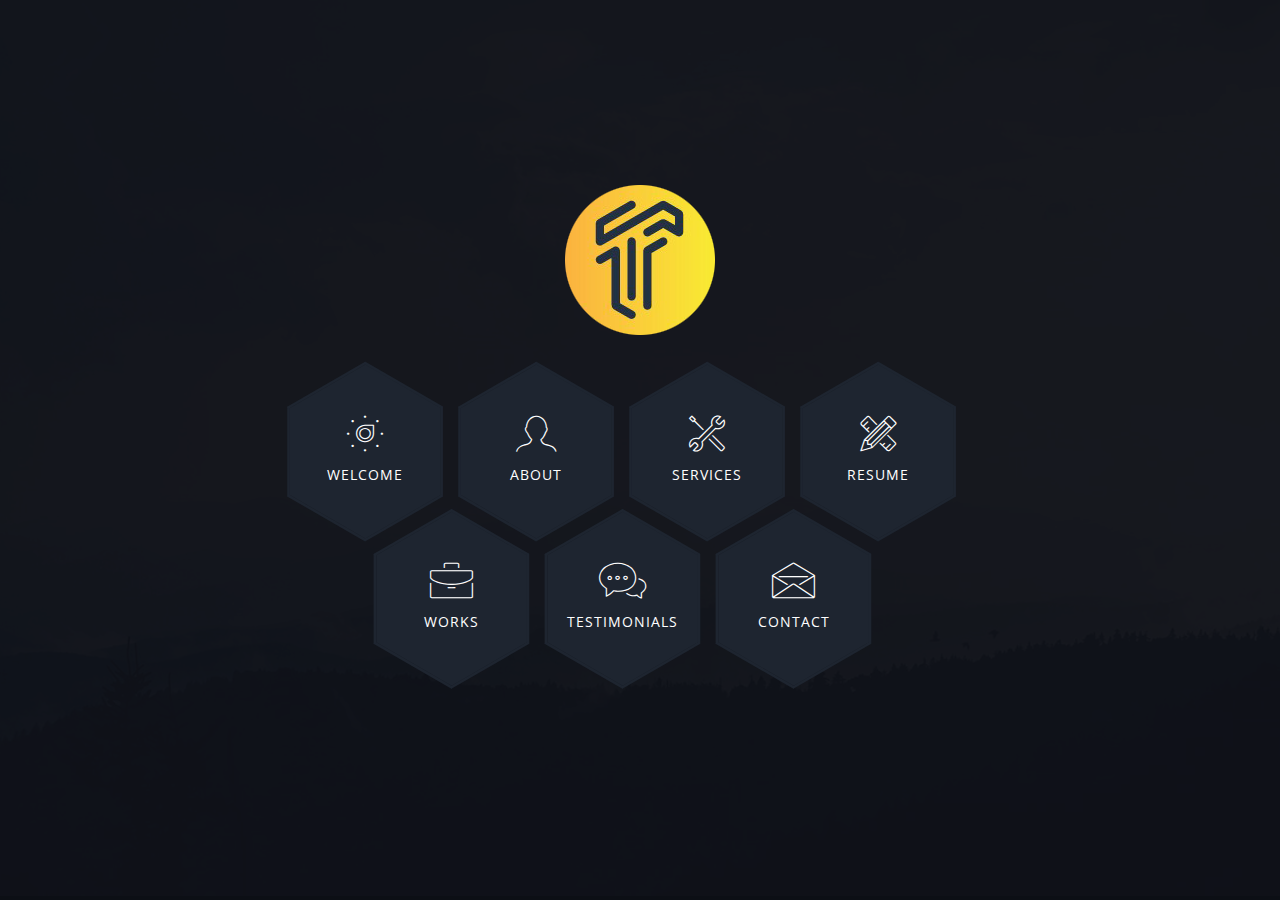
==== index.html @ 77c4aa9f "Update" ====
<!DOCTYPE html>
<html class="no-js" lang="">
    <head>
        <!-- meta charset -->
        <meta charset="utf-8">
        <!-- site title -->
        <title>NguyenThienHa | Portfolio</title>
        <!-- meta description -->
        <meta name="description" content="">
        <!-- mobile viwport meta -->
        <meta name="viewport" content="width=device-width, initial-scale=1">
        <!-- fevicon -->
        <link rel="shortcut icon" type="image/x-icon" href="favicon.ico">
        
        <!-- ================================
        CSS Files
        ================================= -->
        <link href="https://fonts.googleapis.com/css?family=Libre+Baskerville:400,400i|Open+Sans:400,600,700,800" rel="stylesheet">
        <link href="https://fonts.googleapis.com/css?family=Poppins:300,400,500,600,700" rel="stylesheet">
        <link href="https://fonts.googleapis.com/css?family=Abril+Fatface&display=swap" rel="stylesheet">
        <link rel="stylesheet" href="https://stackpath.bootstrapcdn.com/font-awesome/4.7.0/css/font-awesome.min.css">
        <link rel="stylesheet" href="css/themefisher-fonts.min.css">
        <link rel="stylesheet" href="css/owl.carousel.min.css">
        <link rel="stylesheet" href="css/bootstrap.min.css">
        <link rel="stylesheet" href="css/main.css">
        <link rel="stylesheet" href="css/dark.css">
        <link id="color-changer" rel="stylesheet" href="css/colors/red.css">
    </head>

    <body class="dark">

        <div class="preloader">
            <div class="loading-mask"></div>
            <div class="loading-mask"></div>
            <div class="loading-mask"></div>
            <div class="loading-mask"></div>
            <div class="loading-mask"></div>
        </div>
        
            <div class="pt-table">
                <div class="pt-tablecell page-home relative" style="background-image: url('img/banner.jpg');">
                    <div class="overlay"></div>
                    <div class="container">
                        <div class="row">
                            <div class="col-xs-12 col-md-offset-1 col-md-10 col-lg-offset-2 col-lg-8">
                                <center>
                                    <img src="./img/Logo/Untitled-1.png" alt="">
                                </center>
                                <br>
                                <div class="hexagon-menu clear">
                                    <div class="hexagon-item">
                                        <!-- <div class="hex-item">
                                            <div></div>
                                            <div></div>
                                            <div></div>
                                        </div>-->
                                        <div class="hex-item">
                                            <div></div>
                                            <div></div>
                                            <div></div>
                                        </div> 
                                        <a href="welcome.html" class="hex-content">
                                            <span class="hex-content-inner">
                                                <span class="icon">
                                                    <i class="tf-dial"></i>
                                                </span>
                                                <span class="title">Welcome</span>
                                            </span>
                                            <svg viewbox="0 0 173.20508075688772 200" height="200" width="174" version="1.1" xmlns="http://www.w3.org/2000/svg"><path d="M86.60254037844386 0L173.20508075688772 50L173.20508075688772 150L86.60254037844386 200L0 150L0 50Z" fill="#1e2530"></path></svg>
                                        </a>
                                    </div>
                                    <div class="hexagon-item">
                                        <!-- <div class="hex-item">
                                            <div></div>
                                            <div></div>
                                            <div></div>
                                        </div>-->
                                        <div class="hex-item">
                                            <div></div>
                                            <div></div>
                                            <div></div>
                                        </div> 
                                        <a href="about.html" class="hex-content">
                                            <span class="hex-content-inner">
                                                <span class="icon">
                                                    <i class="tf-profile-male"></i>
                                                </span>
                                                <span class="title">About</span>
                                            </span>
                                            <svg viewbox="0 0 173.20508075688772 200" height="200" width="174" version="1.1" xmlns="http://www.w3.org/2000/svg"><path d="M86.60254037844386 0L173.20508075688772 50L173.20508075688772 150L86.60254037844386 200L0 150L0 50Z" fill="#1e2530"></path></svg>
                                        </a>
                                    </div>
                                    <div class="hexagon-item">
                                        <!-- <div class="hex-item">
                                            <div></div>
                                            <div></div>
                                            <div></div>
                                        </div>-->
                                        <div class="hex-item">
                                            <div></div>
                                            <div></div>
                                            <div></div>
                                        </div> 
                                        <a href="services.html" class="hex-content">
                                            <span class="hex-content-inner">
                                                <span class="icon">
                                                    <i class="tf-tools-2"></i>
                                                </span>
                                                <span class="title">Services</span>
                                            </span>
                                            <svg viewbox="0 0 173.20508075688772 200" height="200" width="174" version="1.1" xmlns="http://www.w3.org/2000/svg"><path d="M86.60254037844386 0L173.20508075688772 50L173.20508075688772 150L86.60254037844386 200L0 150L0 50Z" fill="#1e2530"></path></svg>
                                        </a>    
                                    </div>
                                    <div class="hexagon-item">
                                        <!-- <div class="hex-item">
                                            <div></div>
                                            <div></div>
                                            <div></div>
                                        </div>-->
                                        <div class="hex-item">
                                            <div></div>
                                            <div></div>
                                            <div></div>
                                        </div> 
                                        <a href="resume.html" class="hex-content">
                                            <span class="hex-content-inner">
                                                <span class="icon">
                                                    <i class="tf-tools"></i>
                                                </span>
                                                <span class="title">Resume</span>
                                            </span>
                                            <svg viewbox="0 0 173.20508075688772 200" height="200" width="174" version="1.1" xmlns="http://www.w3.org/2000/svg"><path d="M86.60254037844386 0L173.20508075688772 50L173.20508075688772 150L86.60254037844386 200L0 150L0 50Z" fill="#1e2530"></path></svg>
                                        </a>
                                    </div>
                                    <div class="hexagon-item">
                                        <!-- <div class="hex-item">
                                            <div></div>
                                            <div></div>
                                            <div></div>
                                        </div>-->
                                        <div class="hex-item">
                                            <div></div>
                                            <div></div>
                                            <div></div>
                                        </div> 
                                        <a href="works.html" class="hex-content">
                                            <span class="hex-content-inner">
                                                <span class="icon">
                                                    <i class="tf-briefcase2"></i>
                                                </span>
                                                <span class="title">Works</span>
                                            </span>
                                            <svg viewbox="0 0 173.20508075688772 200" height="200" width="174" version="1.1" xmlns="http://www.w3.org/2000/svg"><path d="M86.60254037844386 0L173.20508075688772 50L173.20508075688772 150L86.60254037844386 200L0 150L0 50Z" fill="#1e2530"></path></svg>
                                        </a>
                                    </div>
                                    <div class="hexagon-item">
                                        <!-- <div class="hex-item">
                                            <div></div>
                                            <div></div>
                                            <div></div>
                                        </div>-->
                                        <div class="hex-item">
                                            <div></div>
                                            <div></div>
                                            <div></div>
                                        </div> 
                                        <a href="testimonials.html" class="hex-content">
                                            <span class="hex-content-inner">
                                                <span class="icon">
                                                    <i class="tf-chat"></i>
                                                </span>
                                                <span class="title">Testimonials</span>
                                            </span>
                                            <svg viewbox="0 0 173.20508075688772 200" height="200" width="174" version="1.1" xmlns="http://www.w3.org/2000/svg"><path d="M86.60254037844386 0L173.20508075688772 50L173.20508075688772 150L86.60254037844386 200L0 150L0 50Z" fill="#1e2530"></path></svg>
                                        </a>
                                    </div>
                                    <div class="hexagon-item">
                                        <!-- <div class="hex-item">
                                            <div></div>
                                            <div></div>
                                            <div></div>
                                        </div>-->
                                        <div class="hex-item">
                                            <div></div>
                                            <div></div>
                                            <div></div>
                                        </div> 
                                        <a href="contact.html" class="hex-content">
                                            <span class="hex-content-inner">
                                                <span class="icon">
                                                    <i class="tf-envelope2"></i>
                                                </span>
                                                <span class="title">Contact</span>
                                            </span>
                                            <svg viewbox="0 0 173.20508075688772 200" height="200" width="174" version="1.1" xmlns="http://www.w3.org/2000/svg"><path d="M86.60254037844386 0L173.20508075688772 50L173.20508075688772 150L86.60254037844386 200L0 150L0 50Z" fill="#1e2530"></path></svg>
                                        </a>
                                    </div>
                                </div> <!-- /.hexagon-menu -->

                            </div> <!-- /.col-xs-12 -->

                        </div> <!-- /.row -->
                    </div> <!-- /.container -->

                </div> <!-- /.pt-tablecell -->
            </div> <!-- /.pt-table -->
        
        <!-- ================================
        JavaScript Libraries
        ================================= -->
        <script src="js/vendor/jquery-2.2.4.min.js"></script>
        <script src="js/vendor/bootstrap.min.js"></script>
        <script src="js/jquery.easing.min.js"></script>
        <script src="js/isotope.pkgd.min.js"></script>
        <script src="js/jquery.nicescroll.min.js"></script>
        <script src="js/owl.carousel.min.js"></script>
        <script src="js/jquery-validation.min.js"></script>
        <script src="js/form.min.js"></script>
        <script src="js/main.js"></script>
    </body>
</html>
---- css/themefisher-fonts.min.css ----
@font-face {
  font-family: 'themefisher-font';
  src:  url('../fonts/themefisher-font.eot?ug5hnh');
  src:  url('../fonts/themefisher-font.eot?ug5hnh#iefix') format('embedded-opentype'),
    url('../fonts/themefisher-font.ttf?ug5hnh') format('truetype'),
    url('../fonts/themefisher-font.woff?ug5hnh') format('woff'),
    url('../fonts/themefisher-font.svg?ug5hnh#themefisher-font') format('svg');
  font-weight: normal;
  font-style: normal;
}

[class^="tf-"], [class*=" tf-"] {
  /* use !important to prevent issues with browser extensions that change fonts */
  font-family: 'themefisher-font' !important;
  speak: none;
  font-style: normal;
  font-weight: normal;
  font-variant: normal;
  text-transform: none;
  line-height: 1;

  /* Better Font Rendering =========== */
  -webkit-font-smoothing: antialiased;
  -moz-osx-font-smoothing: grayscale;
}

.tf-ion-alert-circled:before {
  content: "\f100";
}
.tf-ion-alert:before {
  content: "\f101";
}
.tf-ion-android-add-circle:before {
  content: "\f359";
}
.tf-ion-android-add:before {
  content: "\f2c7";
}
.tf-ion-android-alarm-clock:before {
  content: "\f35a";
}
.tf-ion-android-alert:before {
  content: "\f35b";
}
.tf-ion-android-apps:before {
  content: "\f35c";
}
.tf-ion-android-archive:before {
  content: "\f2c9";
}
.tf-ion-android-arrow-back:before {
  content: "\f2ca";
}
.tf-ion-android-arrow-down:before {
  content: "\f35d";
}
.tf-ion-android-arrow-dropdown-circle:before {
  content: "\f35e";
}
.tf-ion-android-arrow-dropdown:before {
  content: "\f35f";
}
.tf-ion-android-arrow-dropleft-circle:before {
  content: "\f360";
}
.tf-ion-android-arrow-dropleft:before {
  content: "\f361";
}
.tf-ion-android-arrow-dropright-circle:before {
  content: "\f362";
}
.tf-ion-android-arrow-dropright:before {
  content: "\f363";
}
.tf-ion-android-arrow-dropup-circle:before {
  content: "\f364";
}
.tf-ion-android-arrow-dropup:before {
  content: "\f365";
}
.tf-ion-android-arrow-forward:before {
  content: "\f30f";
}
.tf-ion-android-arrow-up:before {
  content: "\f366";
}
.tf-ion-android-attach:before {
  content: "\f367";
}
.tf-ion-android-bar:before {
  content: "\f368";
}
.tf-ion-android-bicycle:before {
  content: "\f369";
}
.tf-ion-android-boat:before {
  content: "\f36a";
}
.tf-ion-android-bookmark:before {
  content: "\f36b";
}
.tf-ion-android-bulb:before {
  content: "\f36c";
}
.tf-ion-android-bus:before {
  content: "\f36d";
}
.tf-ion-android-calendar:before {
  content: "\f2d1";
}
.tf-ion-android-call:before {
  content: "\f2d2";
}
.tf-ion-android-camera:before {
  content: "\f2d3";
}
.tf-ion-android-cancel:before {
  content: "\f36e";
}
.tf-ion-android-car:before {
  content: "\f36f";
}
.tf-ion-android-cart:before {
  content: "\f370";
}
.tf-ion-android-chat:before {
  content: "\f2d4";
}
.tf-ion-android-checkbox-blank:before {
  content: "\f371";
}
.tf-ion-android-checkbox-outline-blank:before {
  content: "\f372";
}
.tf-ion-android-checkbox-outline:before {
  content: "\f373";
}
.tf-ion-android-checkbox:before {
  content: "\f374";
}
.tf-ion-android-checkmark-circle:before {
  content: "\f375";
}
.tf-ion-android-clipboard:before {
  content: "\f376";
}
.tf-ion-android-close:before {
  content: "\f2d7";
}
.tf-ion-android-cloud-circle:before {
  content: "\f377";
}
.tf-ion-android-cloud-done:before {
  content: "\f378";
}
.tf-ion-android-cloud-outline:before {
  content: "\f379";
}
.tf-ion-android-cloud:before {
  content: "\f37a";
}
.tf-ion-android-color-palette:before {
  content: "\f37b";
}
.tf-ion-android-compass:before {
  content: "\f37c";
}
.tf-ion-android-contact:before {
  content: "\f2d8";
}
.tf-ion-android-contacts:before {
  content: "\f2d9";
}
.tf-ion-android-contract:before {
  content: "\f37d";
}
.tf-ion-android-create:before {
  content: "\f37e";
}
.tf-ion-android-delete:before {
  content: "\f37f";
}
.tf-ion-android-desktop:before {
  content: "\f380";
}
.tf-ion-android-document:before {
  content: "\f381";
}
.tf-ion-android-done-all:before {
  content: "\f382";
}
.tf-ion-android-done:before {
  content: "\f383";
}
.tf-ion-android-download:before {
  content: "\f2dd";
}
.tf-ion-android-drafts:before {
  content: "\f384";
}
.tf-ion-android-exit:before {
  content: "\f385";
}
.tf-ion-android-expand:before {
  content: "\f386";
}
.tf-ion-android-favorite-outline:before {
  content: "\f387";
}
.tf-ion-android-favorite:before {
  content: "\f388";
}
.tf-ion-android-film:before {
  content: "\f389";
}
.tf-ion-android-folder-open:before {
  content: "\f38a";
}
.tf-ion-android-folder:before {
  content: "\f2e0";
}
.tf-ion-android-funnel:before {
  content: "\f38b";
}
.tf-ion-android-globe:before {
  content: "\f38c";
}
.tf-ion-android-hand:before {
  content: "\f2e3";
}
.tf-ion-android-hangout:before {
  content: "\f38d";
}
.tf-ion-android-happy:before {
  content: "\f38e";
}
.tf-ion-android-home:before {
  content: "\f38f";
}
.tf-ion-android-image:before {
  content: "\f2e4";
}
.tf-ion-android-laptop:before {
  content: "\f390";
}
.tf-ion-android-list:before {
  content: "\f391";
}
.tf-ion-android-locate:before {
  content: "\f2e9";
}
.tf-ion-android-lock:before {
  content: "\f392";
}
.tf-ion-android-mail:before {
  content: "\f2eb";
}
.tf-ion-android-map:before {
  content: "\f393";
}
.tf-ion-android-menu:before {
  content: "\f394";
}
.tf-ion-android-microphone-off:before {
  content: "\f395";
}
.tf-ion-android-microphone:before {
  content: "\f2ec";
}
.tf-ion-android-more-horizontal:before {
  content: "\f396";
}
.tf-ion-android-more-vertical:before {
  content: "\f397";
}
.tf-ion-android-navigate:before {
  content: "\f398";
}
.tf-ion-android-notifications-none:before {
  content: "\f399";
}
.tf-ion-android-notifications-off:before {
  content: "\f39a";
}
.tf-ion-android-notifications:before {
  content: "\f39b";
}
.tf-ion-android-open:before {
  content: "\f39c";
}
.tf-ion-android-options:before {
  content: "\f39d";
}
.tf-ion-android-people:before {
  content: "\f39e";
}
.tf-ion-android-person-add:before {
  content: "\f39f";
}
.tf-ion-android-person:before {
  content: "\f3a0";
}
.tf-ion-android-phone-landscape:before {
  content: "\f3a1";
}
.tf-ion-android-phone-portrait:before {
  content: "\f3a2";
}
.tf-ion-android-pin:before {
  content: "\f3a3";
}
.tf-ion-android-plane:before {
  content: "\f3a4";
}
.tf-ion-android-playstore:before {
  content: "\f2f0";
}
.tf-ion-android-print:before {
  content: "\f3a5";
}
.tf-ion-android-radio-button-off:before {
  content: "\f3a6";
}
.tf-ion-android-radio-button-on:before {
  content: "\f3a7";
}
.tf-ion-android-refresh:before {
  content: "\f3a8";
}
.tf-ion-android-remove-circle:before {
  content: "\f3a9";
}
.tf-ion-android-remove:before {
  content: "\f2f4";
}
.tf-ion-android-restaurant:before {
  content: "\f3aa";
}
.tf-ion-android-sad:before {
  content: "\f3ab";
}
.tf-ion-android-search:before {
  content: "\f2f5";
}
.tf-ion-android-send:before {
  content: "\f2f6";
}
.tf-ion-android-settings:before {
  content: "\f2f7";
}
.tf-ion-android-share-alt:before {
  content: "\f3ac";
}
.tf-ion-android-share:before {
  content: "\f2f8";
}
.tf-ion-android-star-half:before {
  content: "\f3ad";
}
.tf-ion-android-star-outline:before {
  content: "\f3ae";
}
.tf-ion-android-star:before {
  content: "\f2fc";
}
.tf-ion-android-stopwatch:before {
  content: "\f2fd";
}
.tf-ion-android-subway:before {
  content: "\f3af";
}
.tf-ion-android-sunny:before {
  content: "\f3b0";
}
.tf-ion-android-sync:before {
  content: "\f3b1";
}
.tf-ion-android-textsms:before {
  content: "\f3b2";
}
.tf-ion-android-time:before {
  content: "\f3b3";
}
.tf-ion-android-train:before {
  content: "\f3b4";
}
.tf-ion-android-unlock:before {
  content: "\f3b5";
}
.tf-ion-android-upload:before {
  content: "\f3b6";
}
.tf-ion-android-volume-down:before {
  content: "\f3b7";
}
.tf-ion-android-volume-mute:before {
  content: "\f3b8";
}
.tf-ion-android-volume-off:before {
  content: "\f3b9";
}
.tf-ion-android-volume-up:before {
  content: "\f3ba";
}
.tf-ion-android-walk:before {
  content: "\f3bb";
}
.tf-ion-android-warning:before {
  content: "\f3bc";
}
.tf-ion-android-watch:before {
  content: "\f3bd";
}
.tf-ion-android-wifi:before {
  content: "\f305";
}
.tf-ion-aperture:before {
  content: "\f313";
}
.tf-ion-archive:before {
  content: "\f102";
}
.tf-ion-arrow-down-a:before {
  content: "\f103";
}
.tf-ion-arrow-down-b:before {
  content: "\f104";
}
.tf-ion-arrow-down-c:before {
  content: "\f105";
}
.tf-ion-arrow-expand:before {
  content: "\f25e";
}
.tf-ion-arrow-graph-down-left:before {
  content: "\f25f";
}
.tf-ion-arrow-graph-down-right:before {
  content: "\f260";
}
.tf-ion-arrow-graph-up-left:before {
  content: "\f261";
}
.tf-ion-arrow-graph-up-right:before {
  content: "\f262";
}
.tf-ion-arrow-left-a:before {
  content: "\f106";
}
.tf-ion-arrow-left-b:before {
  content: "\f107";
}
.tf-ion-arrow-left-c:before {
  content: "\f108";
}
.tf-ion-arrow-move:before {
  content: "\f263";
}
.tf-ion-arrow-resize:before {
  content: "\f264";
}
.tf-ion-arrow-return-left:before {
  content: "\f265";
}
.tf-ion-arrow-return-right:before {
  content: "\f266";
}
.tf-ion-arrow-right-a:before {
  content: "\f109";
}
.tf-ion-arrow-right-b:before {
  content: "\f10a";
}
.tf-ion-arrow-right-c:before {
  content: "\f10b";
}
.tf-ion-arrow-shrink:before {
  content: "\f267";
}
.tf-ion-arrow-swap:before {
  content: "\f268";
}
.tf-ion-arrow-up-a:before {
  content: "\f10c";
}
.tf-ion-arrow-up-b:before {
  content: "\f10d";
}
.tf-ion-arrow-up-c:before {
  content: "\f10e";
}
.tf-ion-asterisk:before {
  content: "\f314";
}
.tf-ion-at:before {
  content: "\f10f";
}
.tf-ion-backspace-outline:before {
  content: "\f3be";
}
.tf-ion-backspace:before {
  content: "\f3bf";
}
.tf-ion-bag:before {
  content: "\f110";
}
.tf-ion-battery-charging:before {
  content: "\f111";
}
.tf-ion-battery-empty:before {
  content: "\f112";
}
.tf-ion-battery-full:before {
  content: "\f113";
}
.tf-ion-battery-half:before {
  content: "\f114";
}
.tf-ion-battery-low:before {
  content: "\f115";
}
.tf-ion-beaker:before {
  content: "\f269";
}
.tf-ion-beer:before {
  content: "\f26a";
}
.tf-ion-bluetooth:before {
  content: "\f116";
}
.tf-ion-bonfire:before {
  content: "\f315";
}
.tf-ion-bookmark:before {
  content: "\f26b";
}
.tf-ion-bowtie:before {
  content: "\f3c0";
}
.tf-ion-briefcase:before {
  content: "\f26c";
}
.tf-ion-bug:before {
  content: "\f2be";
}
.tf-ion-calculator:before {
  content: "\f26d";
}
.tf-ion-calendar:before {
  content: "\f117";
}
.tf-ion-camera:before {
  content: "\f118";
}
.tf-ion-card:before {
  content: "\f119";
}
.tf-ion-cash:before {
  content: "\f316";
}
.tf-ion-chatbox-working:before {
  content: "\f11a";
}
.tf-ion-chatbox:before {
  content: "\f11b";
}
.tf-ion-chatboxes:before {
  content: "\f11c";
}
.tf-ion-chatbubble-working:before {
  content: "\f11d";
}
.tf-ion-chatbubble:before {
  content: "\f11e";
}
.tf-ion-chatbubbles:before {
  content: "\f11f";
}
.tf-ion-checkmark-circled:before {
  content: "\f120";
}
.tf-ion-checkmark-round:before {
  content: "\f121";
}
.tf-ion-checkmark:before {
  content: "\f122";
}
.tf-ion-chevron-down:before {
  content: "\f123";
}
.tf-ion-chevron-left:before {
  content: "\f124";
}
.tf-ion-chevron-right:before {
  content: "\f125";
}
.tf-ion-chevron-up:before {
  content: "\f126";
}
.tf-ion-clipboard:before {
  content: "\f127";
}
.tf-ion-clock:before {
  content: "\f26e";
}
.tf-ion-close-circled:before {
  content: "\f128";
}
.tf-ion-close-round:before {
  content: "\f129";
}
.tf-ion-close:before {
  content: "\f12a";
}
.tf-ion-closed-captioning:before {
  content: "\f317";
}
.tf-ion-cloud:before {
  content: "\f12b";
}
.tf-ion-code-download:before {
  content: "\f26f";
}
.tf-ion-code-working:before {
  content: "\f270";
}
.tf-ion-code:before {
  content: "\f271";
}
.tf-ion-coffee:before {
  content: "\f272";
}
.tf-ion-compass:before {
  content: "\f273";
}
.tf-ion-compose:before {
  content: "\f12c";
}
.tf-ion-connection-bars:before {
  content: "\f274";
}
.tf-ion-contrast:before {
  content: "\f275";
}
.tf-ion-crop:before {
  content: "\f3c1";
}
.tf-ion-cube:before {
  content: "\f318";
}
.tf-ion-disc:before {
  content: "\f12d";
}
.tf-ion-document-text:before {
  content: "\f12e";
}
.tf-ion-document:before {
  content: "\f12f";
}
.tf-ion-drag:before {
  content: "\f130";
}
.tf-ion-earth:before {
  content: "\f276";
}
.tf-ion-easel:before {
  content: "\f3c2";
}
.tf-ion-edit:before {
  content: "\f2bf";
}
.tf-ion-egg:before {
  content: "\f277";
}
.tf-ion-eject:before {
  content: "\f131";
}
.tf-ion-email-unread:before {
  content: "\f3c3";
}
.tf-ion-email:before {
  content: "\f132";
}
.tf-ion-erlenmeyer-flask-bubbles:before {
  content: "\f3c4";
}
.tf-ion-erlenmeyer-flask:before {
  content: "\f3c5";
}
.tf-ion-eye-disabled:before {
  content: "\f306";
}
.tf-ion-eye:before {
  content: "\f133";
}
.tf-ion-female:before {
  content: "\f278";
}
.tf-ion-filing:before {
  content: "\f134";
}
.tf-ion-film-marker:before {
  content: "\f135";
}
.tf-ion-fireball:before {
  content: "\f319";
}
.tf-ion-flag:before {
  content: "\f279";
}
.tf-ion-flame:before {
  content: "\f31a";
}
.tf-ion-flash-off:before {
  content: "\f136";
}
.tf-ion-flash:before {
  content: "\f137";
}
.tf-ion-folder:before {
  content: "\f139";
}
.tf-ion-fork-repo:before {
  content: "\f2c0";
}
.tf-ion-fork:before {
  content: "\f27a";
}
.tf-ion-forward:before {
  content: "\f13a";
}
.tf-ion-funnel:before {
  content: "\f31b";
}
.tf-ion-gear-a:before {
  content: "\f13d";
}
.tf-ion-gear-b:before {
  content: "\f13e";
}
.tf-ion-grid:before {
  content: "\f13f";
}
.tf-ion-hammer:before {
  content: "\f27b";
}
.tf-ion-happy-outline:before {
  content: "\f3c6";
}
.tf-ion-happy:before {
  content: "\f31c";
}
.tf-ion-headphone:before {
  content: "\f140";
}
.tf-ion-heart-broken:before {
  content: "\f31d";
}
.tf-ion-heart:before {
  content: "\f141";
}
.tf-ion-help-buoy:before {
  content: "\f27c";
}
.tf-ion-help-circled:before {
  content: "\f142";
}
.tf-ion-help:before {
  content: "\f143";
}
.tf-ion-home:before {
  content: "\f144";
}
.tf-ion-icecream:before {
  content: "\f27d";
}
.tf-ion-image:before {
  content: "\f147";
}
.tf-ion-images:before {
  content: "\f148";
}
.tf-ion-information-circled:before {
  content: "\f149";
}
.tf-ion-information:before {
  content: "\f14a";
}
.tf-ion-ionic:before {
  content: "\f14b";
}
.tf-ion-ios-alarm-outline:before {
  content: "\f3c7";
}
.tf-ion-ios-alarm:before {
  content: "\f3c8";
}
.tf-ion-ios-albums-outline:before {
  content: "\f3c9";
}
.tf-ion-ios-albums:before {
  content: "\f3ca";
}
.tf-ion-ios-americanfootball-outline:before {
  content: "\f3cb";
}
.tf-ion-ios-americanfootball:before {
  content: "\f3cc";
}
.tf-ion-ios-analytics-outline:before {
  content: "\f3cd";
}
.tf-ion-ios-analytics:before {
  content: "\f3ce";
}
.tf-ion-ios-arrow-back:before {
  content: "\f3cf";
}
.tf-ion-ios-arrow-down:before {
  content: "\f3d0";
}
.tf-ion-ios-arrow-forward:before {
  content: "\f3d1";
}
.tf-ion-ios-arrow-left:before {
  content: "\f3d2";
}
.tf-ion-ios-arrow-right:before {
  content: "\f3d3";
}
.tf-ion-ios-arrow-thin-down:before {
  content: "\f3d4";
}
.tf-ion-ios-arrow-thin-left:before {
  content: "\f3d5";
}
.tf-ion-ios-arrow-thin-right:before {
  content: "\f3d6";
}
.tf-ion-ios-arrow-thin-up:before {
  content: "\f3d7";
}
.tf-ion-ios-arrow-up:before {
  content: "\f3d8";
}
.tf-ion-ios-at-outline:before {
  content: "\f3d9";
}
.tf-ion-ios-at:before {
  content: "\f3da";
}
.tf-ion-ios-barcode-outline:before {
  content: "\f3db";
}
.tf-ion-ios-barcode:before {
  content: "\f3dc";
}
.tf-ion-ios-baseball-outline:before {
  content: "\f3dd";
}
.tf-ion-ios-baseball:before {
  content: "\f3de";
}
.tf-ion-ios-basketball-outline:before {
  content: "\f3df";
}
.tf-ion-ios-basketball:before {
  content: "\f3e0";
}
.tf-ion-ios-bell-outline:before {
  content: "\f3e1";
}
.tf-ion-ios-bell:before {
  content: "\f3e2";
}
.tf-ion-ios-body-outline:before {
  content: "\f3e3";
}
.tf-ion-ios-body:before {
  content: "\f3e4";
}
.tf-ion-ios-bolt-outline:before {
  content: "\f3e5";
}
.tf-ion-ios-bolt:before {
  content: "\f3e6";
}
.tf-ion-ios-book-outline:before {
  content: "\f3e7";
}
.tf-ion-ios-book:before {
  content: "\f3e8";
}
.tf-ion-ios-bookmarks-outline:before {
  content: "\f3e9";
}
.tf-ion-ios-bookmarks:before {
  content: "\f3ea";
}
.tf-ion-ios-box-outline:before {
  content: "\f3eb";
}
.tf-ion-ios-box:before {
  content: "\f3ec";
}
.tf-ion-ios-briefcase-outline:before {
  content: "\f3ed";
}
.tf-ion-ios-briefcase:before {
  content: "\f3ee";
}
.tf-ion-ios-browsers-outline:before {
  content: "\f3ef";
}
.tf-ion-ios-browsers:before {
  content: "\f3f0";
}
.tf-ion-ios-calculator-outline:before {
  content: "\f3f1";
}
.tf-ion-ios-calculator:before {
  content: "\f3f2";
}
.tf-ion-ios-calendar-outline:before {
  content: "\f3f3";
}
.tf-ion-ios-calendar:before {
  content: "\f3f4";
}
.tf-ion-ios-camera-outline:before {
  content: "\f3f5";
}
.tf-ion-ios-camera:before {
  content: "\f3f6";
}
.tf-ion-ios-cart-outline:before {
  content: "\f3f7";
}
.tf-ion-ios-cart:before {
  content: "\f3f8";
}
.tf-ion-ios-chatboxes-outline:before {
  content: "\f3f9";
}
.tf-ion-ios-chatboxes:before {
  content: "\f3fa";
}
.tf-ion-ios-chatbubble-outline:before {
  content: "\f3fb";
}
.tf-ion-ios-chatbubble:before {
  content: "\f3fc";
}
.tf-ion-ios-checkmark-empty:before {
  content: "\f3fd";
}
.tf-ion-ios-checkmark-outline:before {
  content: "\f3fe";
}
.tf-ion-ios-checkmark:before {
  content: "\f3ff";
}
.tf-ion-ios-circle-filled:before {
  content: "\f400";
}
.tf-ion-ios-circle-outline:before {
  content: "\f401";
}
.tf-ion-ios-clock-outline:before {
  content: "\f402";
}
.tf-ion-ios-clock:before {
  content: "\f403";
}
.tf-ion-ios-close-empty:before {
  content: "\f404";
}
.tf-ion-ios-close-outline:before {
  content: "\f405";
}
.tf-ion-ios-close:before {
  content: "\f406";
}
.tf-ion-ios-cloud-download-outline:before {
  content: "\f407";
}
.tf-ion-ios-cloud-download:before {
  content: "\f408";
}
.tf-ion-ios-cloud-outline:before {
  content: "\f409";
}
.tf-ion-ios-cloud-upload-outline:before {
  content: "\f40a";
}
.tf-ion-ios-cloud-upload:before {
  content: "\f40b";
}
.tf-ion-ios-cloud:before {
  content: "\f40c";
}
.tf-ion-ios-cloudy-night-outline:before {
  content: "\f40d";
}
.tf-ion-ios-cloudy-night:before {
  content: "\f40e";
}
.tf-ion-ios-cloudy-outline:before {
  content: "\f40f";
}
.tf-ion-ios-cloudy:before {
  content: "\f410";
}
.tf-ion-ios-cog-outline:before {
  content: "\f411";
}
.tf-ion-ios-cog:before {
  content: "\f412";
}
.tf-ion-ios-color-filter-outline:before {
  content: "\f413";
}
.tf-ion-ios-color-filter:before {
  content: "\f414";
}
.tf-ion-ios-color-wand-outline:before {
  content: "\f415";
}
.tf-ion-ios-color-wand:before {
  content: "\f416";
}
.tf-ion-ios-compose-outline:before {
  content: "\f417";
}
.tf-ion-ios-compose:before {
  content: "\f418";
}
.tf-ion-ios-contact-outline:before {
  content: "\f419";
}
.tf-ion-ios-contact:before {
  content: "\f41a";
}
.tf-ion-ios-copy-outline:before {
  content: "\f41b";
}
.tf-ion-ios-copy:before {
  content: "\f41c";
}
.tf-ion-ios-crop-strong:before {
  content: "\f41d";
}
.tf-ion-ios-crop:before {
  content: "\f41e";
}
.tf-ion-ios-download-outline:before {
  content: "\f41f";
}
.tf-ion-ios-download:before {
  content: "\f420";
}
.tf-ion-ios-drag:before {
  content: "\f421";
}
.tf-ion-ios-email-outline:before {
  content: "\f422";
}
.tf-ion-ios-email:before {
  content: "\f423";
}
.tf-ion-ios-eye-outline:before {
  content: "\f424";
}
.tf-ion-ios-eye:before {
  content: "\f425";
}
.tf-ion-ios-fastforward-outline:before {
  content: "\f426";
}
.tf-ion-ios-fastforward:before {
  content: "\f427";
}
.tf-ion-ios-filing-outline:before {
  content: "\f428";
}
.tf-ion-ios-filing:before {
  content: "\f429";
}
.tf-ion-ios-film-outline:before {
  content: "\f42a";
}
.tf-ion-ios-film:before {
  content: "\f42b";
}
.tf-ion-ios-flag-outline:before {
  content: "\f42c";
}
.tf-ion-ios-flag:before {
  content: "\f42d";
}
.tf-ion-ios-flame-outline:before {
  content: "\f42e";
}
.tf-ion-ios-flame:before {
  content: "\f42f";
}
.tf-ion-ios-flask-outline:before {
  content: "\f430";
}
.tf-ion-ios-flask:before {
  content: "\f431";
}
.tf-ion-ios-flower-outline:before {
  content: "\f432";
}
.tf-ion-ios-flower:before {
  content: "\f433";
}
.tf-ion-ios-folder-outline:before {
  content: "\f434";
}
.tf-ion-ios-folder:before {
  content: "\f435";
}
.tf-ion-ios-football-outline:before {
  content: "\f436";
}
.tf-ion-ios-football:before {
  content: "\f437";
}
.tf-ion-ios-game-controller-a-outline:before {
  content: "\f438";
}
.tf-ion-ios-game-controller-a:before {
  content: "\f439";
}
.tf-ion-ios-game-controller-b-outline:before {
  content: "\f43a";
}
.tf-ion-ios-game-controller-b:before {
  content: "\f43b";
}
.tf-ion-ios-gear-outline:before {
  content: "\f43c";
}
.tf-ion-ios-gear:before {
  content: "\f43d";
}
.tf-ion-ios-glasses-outline:before {
  content: "\f43e";
}
.tf-ion-ios-glasses:before {
  content: "\f43f";
}
.tf-ion-ios-grid-view-outline:before {
  content: "\f440";
}
.tf-ion-ios-grid-view:before {
  content: "\f441";
}
.tf-ion-ios-heart-outline:before {
  content: "\f442";
}
.tf-ion-ios-heart:before {
  content: "\f443";
}
.tf-ion-ios-help-empty:before {
  content: "\f444";
}
.tf-ion-ios-help-outline:before {
  content: "\f445";
}
.tf-ion-ios-help:before {
  content: "\f446";
}
.tf-ion-ios-home-outline:before {
  content: "\f447";
}
.tf-ion-ios-home:before {
  content: "\f448";
}
.tf-ion-ios-infinite-outline:before {
  content: "\f449";
}
.tf-ion-ios-infinite:before {
  content: "\f44a";
}
.tf-ion-ios-information-empty:before {
  content: "\f44b";
}
.tf-ion-ios-information-outline:before {
  content: "\f44c";
}
.tf-ion-ios-information:before {
  content: "\f44d";
}
.tf-ion-ios-ionic-outline:before {
  content: "\f44e";
}
.tf-ion-ios-keypad-outline:before {
  content: "\f44f";
}
.tf-ion-ios-keypad:before {
  content: "\f450";
}
.tf-ion-ios-lightbulb-outline:before {
  content: "\f451";
}
.tf-ion-ios-lightbulb:before {
  content: "\f452";
}
.tf-ion-ios-list-outline:before {
  content: "\f453";
}
.tf-ion-ios-list:before {
  content: "\f454";
}
.tf-ion-ios-location-outline:before {
  content: "\f455";
}
.tf-ion-ios-location:before {
  content: "\f456";
}
.tf-ion-ios-locked-outline:before {
  content: "\f457";
}
.tf-ion-ios-locked:before {
  content: "\f458";
}
.tf-ion-ios-loop-strong:before {
  content: "\f459";
}
.tf-ion-ios-loop:before {
  content: "\f45a";
}
.tf-ion-ios-medical-outline:before {
  content: "\f45b";
}
.tf-ion-ios-medical:before {
  content: "\f45c";
}
.tf-ion-ios-medkit-outline:before {
  content: "\f45d";
}
.tf-ion-ios-medkit:before {
  content: "\f45e";
}
.tf-ion-ios-mic-off:before {
  content: "\f45f";
}
.tf-ion-ios-mic-outline:before {
  content: "\f460";
}
.tf-ion-ios-mic:before {
  content: "\f461";
}
.tf-ion-ios-minus-empty:before {
  content: "\f462";
}
.tf-ion-ios-minus-outline:before {
  content: "\f463";
}
.tf-ion-ios-minus:before {
  content: "\f464";
}
.tf-ion-ios-monitor-outline:before {
  content: "\f465";
}
.tf-ion-ios-monitor:before {
  content: "\f466";
}
.tf-ion-ios-moon-outline:before {
  content: "\f467";
}
.tf-ion-ios-moon:before {
  content: "\f468";
}
.tf-ion-ios-more-outline:before {
  content: "\f469";
}
.tf-ion-ios-more:before {
  content: "\f46a";
}
.tf-ion-ios-musical-note:before {
  content: "\f46b";
}
.tf-ion-ios-musical-notes:before {
  content: "\f46c";
}
.tf-ion-ios-navigate-outline:before {
  content: "\f46d";
}
.tf-ion-ios-navigate:before {
  content: "\f46e";
}
.tf-ion-ios-nutrition-outline:before {
  content: "\f46f";
}
.tf-ion-ios-nutrition:before {
  content: "\f470";
}
.tf-ion-ios-paper-outline:before {
  content: "\f471";
}
.tf-ion-ios-paper:before {
  content: "\f472";
}
.tf-ion-ios-paperplane-outline:before {
  content: "\f473";
}
.tf-ion-ios-paperplane:before {
  content: "\f474";
}
.tf-ion-ios-partlysunny-outline:before {
  content: "\f475";
}
.tf-ion-ios-partlysunny:before {
  content: "\f476";
}
.tf-ion-ios-pause-outline:before {
  content: "\f477";
}
.tf-ion-ios-pause:before {
  content: "\f478";
}
.tf-ion-ios-paw-outline:before {
  content: "\f479";
}
.tf-ion-ios-paw:before {
  content: "\f47a";
}
.tf-ion-ios-people-outline:before {
  content: "\f47b";
}
.tf-ion-ios-people:before {
  content: "\f47c";
}
.tf-ion-ios-person-outline:before {
  content: "\f47d";
}
.tf-ion-ios-person:before {
  content: "\f47e";
}
.tf-ion-ios-personadd-outline:before {
  content: "\f47f";
}
.tf-ion-ios-personadd:before {
  content: "\f480";
}
.tf-ion-ios-photos-outline:before {
  content: "\f481";
}
.tf-ion-ios-photos:before {
  content: "\f482";
}
.tf-ion-ios-pie-outline:before {
  content: "\f483";
}
.tf-ion-ios-pie:before {
  content: "\f484";
}
.tf-ion-ios-pint-outline:before {
  content: "\f485";
}
.tf-ion-ios-pint:before {
  content: "\f486";
}
.tf-ion-ios-play-outline:before {
  content: "\f487";
}
.tf-ion-ios-play:before {
  content: "\f488";
}
.tf-ion-ios-plus-empty:before {
  content: "\f489";
}
.tf-ion-ios-plus-outline:before {
  content: "\f48a";
}
.tf-ion-ios-plus:before {
  content: "\f48b";
}
.tf-ion-ios-pricetag-outline:before {
  content: "\f48c";
}
.tf-ion-ios-pricetag:before {
  content: "\f48d";
}
.tf-ion-ios-pricetags-outline:before {
  content: "\f48e";
}
.tf-ion-ios-pricetags:before {
  content: "\f48f";
}
.tf-ion-ios-printer-outline:before {
  content: "\f490";
}
.tf-ion-ios-printer:before {
  content: "\f491";
}
.tf-ion-ios-pulse-strong:before {
  content: "\f492";
}
.tf-ion-ios-pulse:before {
  content: "\f493";
}
.tf-ion-ios-rainy-outline:before {
  content: "\f494";
}
.tf-ion-ios-rainy:before {
  content: "\f495";
}
.tf-ion-ios-recording-outline:before {
  content: "\f496";
}
.tf-ion-ios-recording:before {
  content: "\f497";
}
.tf-ion-ios-redo-outline:before {
  content: "\f498";
}
.tf-ion-ios-redo:before {
  content: "\f499";
}
.tf-ion-ios-refresh-empty:before {
  content: "\f49a";
}
.tf-ion-ios-refresh-outline:before {
  content: "\f49b";
}
.tf-ion-ios-refresh:before {
  content: "\f49c";
}
.tf-ion-ios-reload:before {
  content: "\f49d";
}
.tf-ion-ios-reverse-camera-outline:before {
  content: "\f49e";
}
.tf-ion-ios-reverse-camera:before {
  content: "\f49f";
}
.tf-ion-ios-rewind-outline:before {
  content: "\f4a0";
}
.tf-ion-ios-rewind:before {
  content: "\f4a1";
}
.tf-ion-ios-rose-outline:before {
  content: "\f4a2";
}
.tf-ion-ios-rose:before {
  content: "\f4a3";
}
.tf-ion-ios-search-strong:before {
  content: "\f4a4";
}
.tf-ion-ios-search:before {
  content: "\f4a5";
}
.tf-ion-ios-settings-strong:before {
  content: "\f4a6";
}
.tf-ion-ios-settings:before {
  content: "\f4a7";
}
.tf-ion-ios-shuffle-strong:before {
  content: "\f4a8";
}
.tf-ion-ios-shuffle:before {
  content: "\f4a9";
}
.tf-ion-ios-skipbackward-outline:before {
  content: "\f4aa";
}
.tf-ion-ios-skipbackward:before {
  content: "\f4ab";
}
.tf-ion-ios-skipforward-outline:before {
  content: "\f4ac";
}
.tf-ion-ios-skipforward:before {
  content: "\f4ad";
}
.tf-ion-ios-snowy:before {
  content: "\f4ae";
}
.tf-ion-ios-speedometer-outline:before {
  content: "\f4af";
}
.tf-ion-ios-speedometer:before {
  content: "\f4b0";
}
.tf-ion-ios-star-half:before {
  content: "\f4b1";
}
.tf-ion-ios-star-outline:before {
  content: "\f4b2";
}
.tf-ion-ios-star:before {
  content: "\f4b3";
}
.tf-ion-ios-stopwatch-outline:before {
  content: "\f4b4";
}
.tf-ion-ios-stopwatch:before {
  content: "\f4b5";
}
.tf-ion-ios-sunny-outline:before {
  content: "\f4b6";
}
.tf-ion-ios-sunny:before {
  content: "\f4b7";
}
.tf-ion-ios-telephone-outline:before {
  content: "\f4b8";
}
.tf-ion-ios-telephone:before {
  content: "\f4b9";
}
.tf-ion-ios-tennisball-outline:before {
  content: "\f4ba";
}
.tf-ion-ios-tennisball:before {
  content: "\f4bb";
}
.tf-ion-ios-thunderstorm-outline:before {
  content: "\f4bc";
}
.tf-ion-ios-thunderstorm:before {
  content: "\f4bd";
}
.tf-ion-ios-time-outline:before {
  content: "\f4be";
}
.tf-ion-ios-time:before {
  content: "\f4bf";
}
.tf-ion-ios-timer-outline:before {
  content: "\f4c0";
}
.tf-ion-ios-timer:before {
  content: "\f4c1";
}
.tf-ion-ios-toggle-outline:before {
  content: "\f4c2";
}
.tf-ion-ios-toggle:before {
  content: "\f4c3";
}
.tf-ion-ios-trash-outline:before {
  content: "\f4c4";
}
.tf-ion-ios-trash:before {
  content: "\f4c5";
}
.tf-ion-ios-undo-outline:before {
  content: "\f4c6";
}
.tf-ion-ios-undo:before {
  content: "\f4c7";
}
.tf-ion-ios-unlocked-outline:before {
  content: "\f4c8";
}
.tf-ion-ios-unlocked:before {
  content: "\f4c9";
}
.tf-ion-ios-upload-outline:before {
  content: "\f4ca";
}
.tf-ion-ios-upload:before {
  content: "\f4cb";
}
.tf-ion-ios-videocam-outline:before {
  content: "\f4cc";
}
.tf-ion-ios-videocam:before {
  content: "\f4cd";
}
.tf-ion-ios-volume-high:before {
  content: "\f4ce";
}
.tf-ion-ios-volume-low:before {
  content: "\f4cf";
}
.tf-ion-ios-wineglass-outline:before {
  content: "\f4d0";
}
.tf-ion-ios-wineglass:before {
  content: "\f4d1";
}
.tf-ion-ios-world-outline:before {
  content: "\f4d2";
}
.tf-ion-ios-world:before {
  content: "\f4d3";
}
.tf-ion-ipad:before {
  content: "\f1f9";
}
.tf-ion-iphone:before {
  content: "\f1fa";
}
.tf-ion-ipod:before {
  content: "\f1fb";
}
.tf-ion-jet:before {
  content: "\f295";
}
.tf-ion-key:before {
  content: "\f296";
}
.tf-ion-knife:before {
  content: "\f297";
}
.tf-ion-laptop:before {
  content: "\f1fc";
}
.tf-ion-leaf:before {
  content: "\f1fd";
}
.tf-ion-levels:before {
  content: "\f298";
}
.tf-ion-lightbulb:before {
  content: "\f299";
}
.tf-ion-link:before {
  content: "\f1fe";
}
.tf-ion-load-a:before {
  content: "\f29a";
}
.tf-ion-load-b:before {
  content: "\f29b";
}
.tf-ion-load-c:before {
  content: "\f29c";
}
.tf-ion-load-d:before {
  content: "\f29d";
}
.tf-ion-location:before {
  content: "\f1ff";
}
.tf-ion-lock-combination:before {
  content: "\f4d4";
}
.tf-ion-locked:before {
  content: "\f200";
}
.tf-ion-log-in:before {
  content: "\f29e";
}
.tf-ion-log-out:before {
  content: "\f29f";
}
.tf-ion-loop:before {
  content: "\f201";
}
.tf-ion-magnet:before {
  content: "\f2a0";
}
.tf-ion-male:before {
  content: "\f2a1";
}
.tf-ion-man:before {
  content: "\f202";
}
.tf-ion-map:before {
  content: "\f203";
}
.tf-ion-medkit:before {
  content: "\f2a2";
}
.tf-ion-merge:before {
  content: "\f33f";
}
.tf-ion-mic-a:before {
  content: "\f204";
}
.tf-ion-mic-b:before {
  content: "\f205";
}
.tf-ion-mic-c:before {
  content: "\f206";
}
.tf-ion-minus-circled:before {
  content: "\f207";
}
.tf-ion-minus-round:before {
  content: "\f208";
}
.tf-ion-minus:before {
  content: "\f209";
}
.tf-ion-model-s:before {
  content: "\f2c1";
}
.tf-ion-monitor:before {
  content: "\f20a";
}
.tf-ion-more:before {
  content: "\f20b";
}
.tf-ion-mouse:before {
  content: "\f340";
}
.tf-ion-music-note:before {
  content: "\f20c";
}
.tf-ion-navicon-round:before {
  content: "\f20d";
}
.tf-ion-navicon:before {
  content: "\f20e";
}
.tf-ion-navigate:before {
  content: "\f2a3";
}
.tf-ion-network:before {
  content: "\f341";
}
.tf-ion-no-smoking:before {
  content: "\f2c2";
}
.tf-ion-nuclear:before {
  content: "\f2a4";
}
.tf-ion-outlet:before {
  content: "\f342";
}
.tf-ion-paintbrush:before {
  content: "\f4d5";
}
.tf-ion-paintbucket:before {
  content: "\f4d6";
}
.tf-ion-paper-airplane:before {
  content: "\f2c3";
}
.tf-ion-paperclip:before {
  content: "\f20f";
}
.tf-ion-pause:before {
  content: "\f210";
}
.tf-ion-person-add:before {
  content: "\f211";
}
.tf-ion-person-stalker:before {
  content: "\f212";
}
.tf-ion-person:before {
  content: "\f213";
}
.tf-ion-pie-graph:before {
  content: "\f2a5";
}
.tf-ion-pin:before {
  content: "\f2a6";
}
.tf-ion-pinpoint:before {
  content: "\f2a7";
}
.tf-ion-pizza:before {
  content: "\f2a8";
}
.tf-ion-plane:before {
  content: "\f214";
}
.tf-ion-planet:before {
  content: "\f343";
}
.tf-ion-play:before {
  content: "\f215";
}
.tf-ion-playstation:before {
  content: "\f30a";
}
.tf-ion-plus-circled:before {
  content: "\f216";
}
.tf-ion-plus-round:before {
  content: "\f217";
}
.tf-ion-plus:before {
  content: "\f218";
}
.tf-ion-podium:before {
  content: "\f344";
}
.tf-ion-pound:before {
  content: "\f219";
}
.tf-ion-power:before {
  content: "\f2a9";
}
.tf-ion-pricetag:before {
  content: "\f2aa";
}
.tf-ion-pricetags:before {
  content: "\f2ab";
}
.tf-ion-printer:before {
  content: "\f21a";
}
.tf-ion-pull-request:before {
  content: "\f345";
}
.tf-ion-qr-scanner:before {
  content: "\f346";
}
.tf-ion-quote:before {
  content: "\f347";
}
.tf-ion-radio-waves:before {
  content: "\f2ac";
}
.tf-ion-record:before {
  content: "\f21b";
}
.tf-ion-refresh:before {
  content: "\f21c";
}
.tf-ion-reply-all:before {
  content: "\f21d";
}
.tf-ion-reply:before {
  content: "\f21e";
}
.tf-ion-ribbon-a:before {
  content: "\f348";
}
.tf-ion-ribbon-b:before {
  content: "\f349";
}
.tf-ion-sad-outline:before {
  content: "\f4d7";
}
.tf-ion-sad:before {
  content: "\f34a";
}
.tf-ion-scissors:before {
  content: "\f34b";
}
.tf-ion-search:before {
  content: "\f21f";
}
.tf-ion-settings:before {
  content: "\f2ad";
}
.tf-ion-share:before {
  content: "\f220";
}
.tf-ion-shuffle:before {
  content: "\f221";
}
.tf-ion-skip-backward:before {
  content: "\f222";
}
.tf-ion-skip-forward:before {
  content: "\f223";
}
.tf-ion-social-android-outline:before {
  content: "\f224";
}
.tf-ion-social-android:before {
  content: "\f225";
}
.tf-ion-social-angular-outline:before {
  content: "\f4d8";
}
.tf-ion-social-angular:before {
  content: "\f4d9";
}
.tf-ion-social-apple-outline:before {
  content: "\f226";
}
.tf-ion-social-apple:before {
  content: "\f227";
}
.tf-ion-social-bitcoin-outline:before {
  content: "\f2ae";
}
.tf-ion-social-bitcoin:before {
  content: "\f2af";
}
.tf-ion-social-buffer-outline:before {
  content: "\f228";
}
.tf-ion-social-buffer:before {
  content: "\f229";
}
.tf-ion-social-chrome-outline:before {
  content: "\f4da";
}
.tf-ion-social-chrome:before {
  content: "\f4db";
}
.tf-ion-social-codepen-outline:before {
  content: "\f4dc";
}
.tf-ion-social-codepen:before {
  content: "\f4dd";
}
.tf-ion-social-css3-outline:before {
  content: "\f4de";
}
.tf-ion-social-css3:before {
  content: "\f4df";
}
.tf-ion-social-designernews-outline:before {
  content: "\f22a";
}
.tf-ion-social-designernews:before {
  content: "\f22b";
}
.tf-ion-social-dribbble-outline:before {
  content: "\f22c";
}
.tf-ion-social-dribbble:before {
  content: "\f22d";
}
.tf-ion-social-dropbox-outline:before {
  content: "\f22e";
}
.tf-ion-social-dropbox:before {
  content: "\f22f";
}
.tf-ion-social-euro-outline:before {
  content: "\f4e0";
}
.tf-ion-social-euro:before {
  content: "\f4e1";
}
.tf-ion-social-facebook-outline:before {
  content: "\f230";
}
.tf-ion-social-facebook:before {
  content: "\f231";
}
.tf-ion-social-foursquare-outline:before {
  content: "\f34c";
}
.tf-ion-social-foursquare:before {
  content: "\f34d";
}
.tf-ion-social-freebsd-devil:before {
  content: "\f2c4";
}
.tf-ion-social-github-outline:before {
  content: "\f232";
}
.tf-ion-social-github:before {
  content: "\f233";
}
.tf-ion-social-google-outline:before {
  content: "\f34e";
}
.tf-ion-social-google:before {
  content: "\f34f";
}
.tf-ion-social-googleplus-outline:before {
  content: "\f234";
}
.tf-ion-social-googleplus:before {
  content: "\f235";
}
.tf-ion-social-hackernews-outline:before {
  content: "\f236";
}
.tf-ion-social-hackernews:before {
  content: "\f237";
}
.tf-ion-social-html5-outline:before {
  content: "\f4e2";
}
.tf-ion-social-html5:before {
  content: "\f4e3";
}
.tf-ion-social-instagram-outline:before {
  content: "\f350";
}
.tf-ion-social-instagram:before {
  content: "\f351";
}
.tf-ion-social-javascript-outline:before {
  content: "\f4e4";
}
.tf-ion-social-javascript:before {
  content: "\f4e5";
}
.tf-ion-social-linkedin-outline:before {
  content: "\f238";
}
.tf-ion-social-linkedin:before {
  content: "\f239";
}
.tf-ion-social-markdown:before {
  content: "\f4e6";
}
.tf-ion-social-nodejs:before {
  content: "\f4e7";
}
.tf-ion-social-octocat:before {
  content: "\f4e8";
}
.tf-ion-social-pinterest-outline:before {
  content: "\f2b0";
}
.tf-ion-social-pinterest:before {
  content: "\f2b1";
}
.tf-ion-social-python:before {
  content: "\f4e9";
}
.tf-ion-social-reddit-outline:before {
  content: "\f23a";
}
.tf-ion-social-reddit:before {
  content: "\f23b";
}
.tf-ion-social-rss-outline:before {
  content: "\f23c";
}
.tf-ion-social-rss:before {
  content: "\f23d";
}
.tf-ion-social-sass:before {
  content: "\f4ea";
}
.tf-ion-social-skype-outline:before {
  content: "\f23e";
}
.tf-ion-social-skype:before {
  content: "\f23f";
}
.tf-ion-social-snapchat-outline:before {
  content: "\f4eb";
}
.tf-ion-social-snapchat:before {
  content: "\f4ec";
}
.tf-ion-social-tumblr-outline:before {
  content: "\f240";
}
.tf-ion-social-tumblr:before {
  content: "\f241";
}
.tf-ion-social-tux:before {
  content: "\f2c5";
}
.tf-ion-social-twitch-outline:before {
  content: "\f4ed";
}
.tf-ion-social-twitch:before {
  content: "\f4ee";
}
.tf-ion-social-twitter-outline:before {
  content: "\f242";
}
.tf-ion-social-twitter:before {
  content: "\f243";
}
.tf-ion-social-usd-outline:before {
  content: "\f352";
}
.tf-ion-social-usd:before {
  content: "\f353";
}
.tf-ion-social-vimeo-outline:before {
  content: "\f244";
}
.tf-ion-social-vimeo:before {
  content: "\f245";
}
.tf-ion-social-whatsapp-outline:before {
  content: "\f4ef";
}
.tf-ion-social-whatsapp:before {
  content: "\f4f0";
}
.tf-ion-social-windows-outline:before {
  content: "\f246";
}
.tf-ion-social-windows:before {
  content: "\f247";
}
.tf-ion-social-wordpress-outline:before {
  content: "\f248";
}
.tf-ion-social-wordpress:before {
  content: "\f249";
}
.tf-ion-social-yahoo-outline:before {
  content: "\f24a";
}
.tf-ion-social-yahoo:before {
  content: "\f24b";
}
.tf-ion-social-yen-outline:before {
  content: "\f4f1";
}
.tf-ion-social-yen:before {
  content: "\f4f2";
}
.tf-ion-social-youtube-outline:before {
  content: "\f24c";
}
.tf-ion-social-youtube:before {
  content: "\f24d";
}
.tf-ion-soup-can-outline:before {
  content: "\f4f3";
}
.tf-ion-soup-can:before {
  content: "\f4f4";
}
.tf-ion-speakerphone:before {
  content: "\f2b2";
}
.tf-ion-speedometer:before {
  content: "\f2b3";
}
.tf-ion-spoon:before {
  content: "\f2b4";
}
.tf-ion-star:before {
  content: "\f24e";
}
.tf-ion-stats-bars:before {
  content: "\f2b5";
}
.tf-ion-steam:before {
  content: "\f30b";
}
.tf-ion-stop:before {
  content: "\f24f";
}
.tf-ion-thermometer:before {
  content: "\f2b6";
}
.tf-ion-thumbsdown:before {
  content: "\f250";
}
.tf-ion-thumbsup:before {
  content: "\f251";
}
.tf-ion-toggle-filled:before {
  content: "\f354";
}
.tf-ion-toggle:before {
  content: "\f355";
}
.tf-ion-transgender:before {
  content: "\f4f5";
}
.tf-ion-trash-a:before {
  content: "\f252";
}
.tf-ion-trash-b:before {
  content: "\f253";
}
.tf-ion-trophy:before {
  content: "\f356";
}
.tf-ion-tshirt-outline:before {
  content: "\f4f6";
}
.tf-ion-tshirt:before {
  content: "\f4f7";
}
.tf-ion-umbrella:before {
  content: "\f2b7";
}
.tf-ion-university:before {
  content: "\f357";
}
.tf-ion-unlocked:before {
  content: "\f254";
}
.tf-ion-upload:before {
  content: "\f255";
}
.tf-ion-usb:before {
  content: "\f2b8";
}
.tf-ion-videocamera:before {
  content: "\f256";
}
.tf-ion-volume-high:before {
  content: "\f257";
}
.tf-ion-volume-low:before {
  content: "\f258";
}
.tf-ion-volume-medium:before {
  content: "\f259";
}
.tf-ion-volume-mute:before {
  content: "\f25a";
}
.tf-ion-wand:before {
  content: "\f358";
}
.tf-ion-waterdrop:before {
  content: "\f25b";
}
.tf-ion-wifi:before {
  content: "\f25c";
}
.tf-ion-wineglass:before {
  content: "\f2b9";
}
.tf-ion-woman:before {
  content: "\f25d";
}
.tf-ion-wrench:before {
  content: "\f2ba";
}
.tf-ion-xbox:before {
  content: "\f30c";
}
.tf-mobile:before {
  content: "\e000";
}
.tf-laptop:before {
  content: "\e001";
}
.tf-desktop:before {
  content: "\e002";
}
.tf-phone2:before {
  content: "\e004";
}
.tf-document3:before {
  content: "\e005";
}
.tf-documents5:before {
  content: "\e006";
}
.tf-search3:before {
  content: "\e007";
}
.tf-clipboard4:before {
  content: "\e008";
}
.tf-newspaper:before {
  content: "\e009";
}
.tf-notebook9:before {
  content: "\e00a";
}
.tf-book-open:before {
  content: "\e00b";
}
.tf-browser:before {
  content: "\e00c";
}
.tf-calendar2:before {
  content: "\e00d";
}
.tf-presentation:before {
  content: "\e00e";
}
.tf-picture:before {
  content: "\e00f";
}
.tf-pictures:before {
  content: "\e010";
}
.tf-video:before {
  content: "\e011";
}
.tf-camera2:before {
  content: "\e012";
}
.tf-printer:before {
  content: "\e013";
}
.tf-toolbox:before {
  content: "\e014";
}
.tf-briefcase2:before {
  content: "\e015";
}
.tf-wallet:before {
  content: "\e016";
}
.tf-gift2:before {
  content: "\e017";
}
.tf-bargraph:before {
  content: "\e018";
}
.tf-grid:before {
  content: "\e019";
}
.tf-expand2:before {
  content: "\e01a";
}
.tf-focus:before {
  content: "\e01b";
}
.tf-edit:before {
  content: "\e01c";
}
.tf-ribbon:before {
  content: "\e01e";
}
.tf-adjustments:before {
  content: "\e01d";
}
.tf-hourglass:before {
  content: "\e01f";
}
.tf-lock2:before {
  content: "\e020";
}
.tf-megaphone:before {
  content: "\e021";
}
.tf-shield2:before {
  content: "\e022";
}
.tf-trophy6:before {
  content: "\e023";
}
.tf-flag2:before {
  content: "\e024";
}
.tf-map2:before {
  content: "\e025";
}
.tf-puzzle:before {
  content: "\e026";
}
.tf-basket:before {
  content: "\e027";
}
.tf-envelope2:before {
  content: "\e028";
}
.tf-streetsign:before {
  content: "\e029";
}
.tf-telescope:before {
  content: "\e02a";
}
.tf-gears:before {
  content: "\e02b";
}
.tf-key:before {
  content: "\e02c";
}
.tf-paperclip4:before {
  content: "\e02d";
}
.tf-attachment:before {
  content: "\e02e";
}
.tf-pricetags:before {
  content: "\e02f";
}
.tf-lightbulb:before {
  content: "\e030";
}
.tf-layers:before {
  content: "\e031";
}
.tf-pencil2:before {
  content: "\e032";
}
.tf-tools:before {
  content: "\e033";
}
.tf-tools-2:before {
  content: "\e034";
}
.tf-scissors2:before {
  content: "\e035";
}
.tf-paintbrush:before {
  content: "\e036";
}
.tf-magnifying-glass:before {
  content: "\e037";
}
.tf-circle-compass:before {
  content: "\e038";
}
.tf-linegraph:before {
  content: "\e039";
}
.tf-mic:before {
  content: "\e03a";
}
.tf-strategy:before {
  content: "\e03b";
}
.tf-beaker:before {
  content: "\e03c";
}
.tf-caution:before {
  content: "\e03d";
}
.tf-recycle2:before {
  content: "\e03e";
}
.tf-anchor2:before {
  content: "\e03f";
}
.tf-profile-male:before {
  content: "\e040";
}
.tf-profile-female:before {
  content: "\e041";
}
.tf-bike:before {
  content: "\e042";
}
.tf-wine:before {
  content: "\e043";
}
.tf-hotairballoon:before {
  content: "\e044";
}
.tf-globe:before {
  content: "\e045";
}
.tf-genius:before {
  content: "\e046";
}
.tf-map-pin:before {
  content: "\e047";
}
.tf-dial:before {
  content: "\e048";
}
.tf-chat:before {
  content: "\e049";
}
.tf-heart2:before {
  content: "\e04a";
}
.tf-upload2:before {
  content: "\e04c";
}
.tf-download2:before {
  content: "\e04d";
}
.tf-target3:before {
  content: "\e04e";
}
.tf-hazardous:before {
  content: "\e04f";
}
.tf-piechart:before {
  content: "\e050";
}
.tf-speedometer:before {
  content: "\e051";
}
.tf-global:before {
  content: "\e052";
}
.tf-compass:before {
  content: "\e053";
}
.tf-lifesaver:before {
  content: "\e054";
}
.tf-clock:before {
  content: "\e055";
}
.tf-aperture:before {
  content: "\e056";
}
.tf-quote:before {
  content: "\e057";
}
.tf-scope:before {
  content: "\e058";
}
.tf-alarmclock:before {
  content: "\e059";
}
.tf-refresh:before {
  content: "\e05a";
}
.tf-happy:before {
  content: "\e05b";
}
.tf-facebook:before {
  content: "\e05d";
}
.tf-twitter:before {
  content: "\e05e";
}
.tf-googleplus:before {
  content: "\e05f";
}
.tf-rss:before {
  content: "\e060";
}
.tf-tumblr:before {
  content: "\e061";
}
.tf-linkedin:before {
  content: "\e062";
}
.tf-dribbble:before {
  content: "\e063";
}
---- css/main.css ----
/*------------------------------------------------
	Base Styles
-------------------------------------------------*/
body {
  font-family: "Libre Baskerville", serif;
  font-weight: 400;
  font-size: 16px;
  line-height: 30px;
  color: #ababab;
}

a {
  color: inherit;
  -webkit-transition: all 0.3s ease 0s;
  -moz-transition: all 0.3s ease 0s;
  -o-transition: all 0.3s ease 0s;
  transition: all 0.3s ease 0s;
}
a:hover, a:focus {
  color: #ababab;
  text-decoration: none;
  outline: 0 none;
}

h1, h2, h3,
h4, h5, h6 {
  color: #1e2530;
  font-family: "Open Sans", sans-serif;
  margin: 0;
  line-height: 1.3;
}

p {
  margin-bottom: 20px;
}
p:last-child {
  margin-bottom: 0;
}

/*
 * Selection color
 */
::-moz-selection {
  background-color: #FA6862;
  color: #fff;
}

::selection {
  background-color: #FA6862;
  color: #fff;
}

/*
 *  Reset bootstrap's default style
 */
.form-control::-webkit-input-placeholder,
::-webkit-input-placeholder {
  opacity: 1;
  color: inherit;
}

.form-control:-moz-placeholder,
:-moz-placeholder {
  /* Firefox 18- */
  opacity: 1;
  color: inherit;
}

.form-control::-moz-placeholder,
::-moz-placeholder {
  /* Firefox 19+ */
  opacity: 1;
  color: inherit;
}

.form-control:-ms-input-placeholder,
:-ms-input-placeholder {
  opacity: 1;
  color: inherit;
}

button, input, select,
textarea, label {
  font-weight: 400;
}

.btn {
  -webkit-transition: all 0.3s ease 0s;
  -moz-transition: all 0.3s ease 0s;
  -o-transition: all 0.3s ease 0s;
  transition: all 0.3s ease 0s;
}
.btn:hover, .btn:focus, .btn:active:focus {
  outline: 0 none;
}

.btn-primary {
  background-color: #FA6862;
  border: 0;
  font-family: "Open Sans", sans-serif;
  font-weight: 700;
  height: 48px;
  line-height: 50px;
  padding: 0 42px;
  text-transform: uppercase;
}
.btn-primary:hover, .btn-primary:focus, .btn-primary:active, .btn-primary:active:focus {
  background-color: #f9423a;
}

.btn-border {
  border: 1px solid #d7d8db;
  display: inline-block;
  padding: 7px;
}

/*
 *  CSS Helper Class
 */
.clear:before, .clear:after {
  content: " ";
  display: table;
}
.clear:after {
  clear: both;
}

.pt-table {
  display: table;
  width: 100%;
  height: -webkit-calc(100vh - 4px);
  height: -moz-calc(100vh - 4px);
  height: calc(100vh - 4px);
}

.pt-tablecell {
  display: table-cell;
  vertical-align: middle;
}

.overlay {
  position: absolute;
  left: 0;
  top: 0;
  width: 100%;
  height: 100%;
}

.relative {
  position: relative;
}

.primary,
.link:hover {
  color: #FA6862;
}

.no-gutter {
  margin-left: 0;
  margin-right: 0;
}
.no-gutter > [class^="col-"] {
  padding-left: 0;
  padding-right: 0;
}

.flex {
  display: -webkit-box;
  display: -webkit-flex;
  display: -moz-flex;
  display: -ms-flexbox;
  display: flex;
}

.flex-middle {
  -webkit-box-align: center;
  -ms-flex-align: center;
  -webkit-align-items: center;
  -moz-align-items: center;
  align-items: center;
}

.space-between {
  -webkit-box-pack: justify;
  -ms-flex-pack: justify;
  -webkit-justify-content: space-between;
  -moz-justify-content: space-between;
  justify-content: space-between;
}

.nicescroll-cursors {
  background: #FA6862 !important;
}

.preloader {
  bottom: 0;
  left: 0;
  position: fixed;
  right: 0;
  top: 0;
  z-index: 1000;
  display: -webkit-box;
  display: -webkit-flex;
  display: -moz-flex;
  display: -ms-flexbox;
  display: flex;
}
.preloader.active.hidden {
  display: none;
}

.loading-mask {
  background-color: #FA6862;
  height: 100%;
  left: 0;
  position: absolute;
  top: 0;
  width: 20%;
  -webkit-transition: all 0.6s cubic-bezier(0.61, 0, 0.6, 1) 0s;
  -moz-transition: all 0.6s cubic-bezier(0.61, 0, 0.6, 1) 0s;
  -o-transition: all 0.6s cubic-bezier(0.61, 0, 0.6, 1) 0s;
  transition: all 0.6s cubic-bezier(0.61, 0, 0.6, 1) 0s;
}
.loading-mask:nth-child(2) {
  left: 20%;
  -webkit-transition-delay: 0.1s;
  -moz-transition-delay: 0.1s;
  -o-transition-delay: 0.1s;
  transition-delay: 0.1s;
}
.loading-mask:nth-child(3) {
  left: 40%;
  -webkit-transition-delay: 0.2s;
  -moz-transition-delay: 0.2s;
  -o-transition-delay: 0.2s;
  transition-delay: 0.2s;
}
.loading-mask:nth-child(4) {
  left: 60%;
  -webkit-transition-delay: 0.3s;
  -moz-transition-delay: 0.3s;
  -o-transition-delay: 0.3s;
  transition-delay: 0.3s;
}
.loading-mask:nth-child(5) {
  left: 80%;
  -webkit-transition-delay: 0.4s;
  -moz-transition-delay: 0.4s;
  -o-transition-delay: 0.4s;
  transition-delay: 0.4s;
}

.preloader.active.done {
  z-index: 0;
}
.preloader.active .loading-mask {
  width: 0;
}

/*------------------------------------------------
	Start Styling
-------------------------------------------------*/
/* .site-wrapper {
  border-top: 4px solid #FA6862;
} */

.page-close {
  font-size: 30px;
  position: absolute;
  right: 30px;
  top: 30px;
  z-index: 100;
}

.page-title {
  margin-bottom: 75px;
}
.page-title img {
  margin-bottom: 20px;
}
.page-title h2 {
  font-size: 68px;
  margin-bottom: 25px;
  position: relative;
  z-index: 0;
  font-weight: 900;
  text-transform: uppercase;
}
.page-title p {
  font-size: 16px;
}
.page-title .title-bg {
  color: rgba(30, 37, 48, 0.07);
  font-size: 158px;
  left: 0;
  letter-spacing: 10px;
  line-height: 0.7;
  position: absolute;
  right: 0;
  top: 50%;
  z-index: -1;
  -webkit-transform: translateY(-50%);
  -moz-transform: translateY(-50%);
  -ms-transform: translateY(-50%);
  -o-transform: translateY(-50%);
  transform: translateY(-50%);
}

.section-title {
  margin-bottom: 20px;
}
.section-title h3 {
  display: inline-block;
  position: relative;
}
.section-title h3::before, .section-title h3::after {
  content: "";
  height: 2px;
  position: absolute;
  bottom: 8px;
  left: -webkit-calc(100% + 14px);
  left: -moz-calc(100% + 14px);
  left: calc(100% + 14px);
}
.section-title h3::before {
  background-color: #1e2530;
  width: 96px;
  bottom: 14px;
}
.section-title h3::after {
  background-color: #FA6862;
  width: 73px;
}
.section-title.light h3 {
  color: #fff;
}
.section-title.light h3::before {
  background-color: #fff;
}

.page-nav {
  bottom: 40px;
  left: 0;
  position: absolute;
  right: 0;
}
.page-nav span {
  font-family: "Open Sans", sans-serif;
  font-size: 14px;
  font-weight: 500;
  line-height: 0.9;
  text-transform: uppercase;
}

/*------------------------------------------------
    Home Page
-------------------------------------------------*/
.page-home {
  background-position: center center;
  background-repeat: no-repeat;
  background-size: cover;
  vertical-align: middle;
}
.page-home .overlay {
  background-color: rgba(255, 255, 255, 0.93);
}

#logo {
  display: block;
  width: 100%;
  font-weight: normal;
  font-size: 50px;
  line-height: 1.5;
  font-family: "Abril Fatface", cursive;
 }

 #logo a {
  display: inline-block;
  text-align: left;
  color: #000000;
  overflow: hidden;
  -webkit-background-clip: text;
  -webkit-text-fill-color: transparent;
  -moz-background-clip: text;
  -moz-text-fill-color: transparent;
  background-size: cover;
  background-repeat: no-repeat;
  background-position: center center; }

  h2,.h2 {
    display: inline-block;
    text-align: left;
    color: #000000;
    overflow: hidden;
    -webkit-background-clip: text;
    -webkit-text-fill-color: transparent;
    -moz-background-clip: text;
    -moz-text-fill-color: transparent;
    background-size: cover;
    background-repeat: no-repeat;
    background-position: center center; }

  
h1, h2, h3, h4, h5, h6,
.h1, .h2, .h3, .h4, .h5, .h6 {
  margin-bottom: 0.5rem;
  font-weight: 500;
  line-height: 1.2; }

h1, .h1 {
  font-size: 2.5rem; }

/* End of container */
.hexagon-item {
  cursor: pointer;
  width: 200px;
  height: 173.20508px;
  float: left;
  margin-left: -29px;
  z-index: 0;
  position: relative;
  -webkit-transform: rotate(30deg);
  -moz-transform: rotate(30deg);
  -ms-transform: rotate(30deg);
  -o-transform: rotate(30deg);
  transform: rotate(30deg);
}
.hexagon-item:first-child {
  margin-left: 0;
}
.hexagon-item:hover {
  z-index: 1;
}
.hexagon-item:hover .hex-item:last-child {
  opacity: 1;
  -webkit-transform: scale(1.3);
  -moz-transform: scale(1.3);
  -ms-transform: scale(1.3);
  -o-transform: scale(1.3);
  transform: scale(1.3);
}
.hexagon-item:hover .hex-item:first-child {
  opacity: 1;
  -webkit-transform: scale(1.2);
  -moz-transform: scale(1.2);
  -ms-transform: scale(1.2);
  -o-transform: scale(1.2);
  transform: scale(1.2);
}
.hexagon-item:hover .hex-item:first-child div:before,
.hexagon-item:hover .hex-item:first-child div:after {
  height: 15px;
}
.hexagon-item:hover .hex-item div::before,
.hexagon-item:hover .hex-item div::after {
  background-color: #FA6862;
}
.hexagon-item:hover .hex-content svg {
  -webkit-transform: scale(0.97);
  -moz-transform: scale(0.97);
  -ms-transform: scale(0.97);
  -o-transform: scale(0.97);
  transform: scale(0.97);
}

.page-home .hexagon-item:nth-last-child(1),
.page-home .hexagon-item:nth-last-child(2),
.page-home .hexagon-item:nth-last-child(3) {
  -webkit-transform: rotate(30deg) translate(87px, -80px);
  -moz-transform: rotate(30deg) translate(87px, -80px);
  -ms-transform: rotate(30deg) translate(87px, -80px);
  -o-transform: rotate(30deg) translate(87px, -80px);
  transform: rotate(30deg) translate(87px, -80px);
}

.hex-item {
  position: absolute;
  top: 0;
  left: 50px;
  width: 100px;
  height: 173.20508px;
}
.hex-item:first-child {
  z-index: 0;
  -webkit-transform: scale(0.9);
  -moz-transform: scale(0.9);
  -ms-transform: scale(0.9);
  -o-transform: scale(0.9);
  transform: scale(0.9);
  -webkit-transition: all 0.3s cubic-bezier(0.165, 0.84, 0.44, 1);
  -moz-transition: all 0.3s cubic-bezier(0.165, 0.84, 0.44, 1);
  -o-transition: all 0.3s cubic-bezier(0.165, 0.84, 0.44, 1);
  transition: all 0.3s cubic-bezier(0.165, 0.84, 0.44, 1);
}
.hex-item:last-child {
  transition: all 0.3s cubic-bezier(0.19, 1, 0.22, 1);
  z-index: 1;
}
.hex-item div {
  box-sizing: border-box;
  position: absolute;
  top: 0;
  width: 100px;
  height: 173.20508px;
  -webkit-transform-origin: center center;
  -moz-transform-origin: center center;
  -ms-transform-origin: center center;
  -o-transform-origin: center center;
  transform-origin: center center;
}
.hex-item div::before, .hex-item div::after {
  background-color: #1e2530;
  content: "";
  position: absolute;
  width: 100%;
  height: 3px;
  -webkit-transition: all 0.3s cubic-bezier(0.165, 0.84, 0.44, 1) 0s;
  -moz-transition: all 0.3s cubic-bezier(0.165, 0.84, 0.44, 1) 0s;
  -o-transition: all 0.3s cubic-bezier(0.165, 0.84, 0.44, 1) 0s;
  transition: all 0.3s cubic-bezier(0.165, 0.84, 0.44, 1) 0s;
}
.hex-item div:before {
  top: 0;
}
.hex-item div:after {
  bottom: 0;
}
.hex-item div:nth-child(1) {
  -webkit-transform: rotate(0deg);
  -moz-transform: rotate(0deg);
  -ms-transform: rotate(0deg);
  -o-transform: rotate(0deg);
  transform: rotate(0deg);
}
.hex-item div:nth-child(2) {
  -webkit-transform: rotate(60deg);
  -moz-transform: rotate(60deg);
  -ms-transform: rotate(60deg);
  -o-transform: rotate(60deg);
  transform: rotate(60deg);
}
.hex-item div:nth-child(3) {
  -webkit-transform: rotate(120deg);
  -moz-transform: rotate(120deg);
  -ms-transform: rotate(120deg);
  -o-transform: rotate(120deg);
  transform: rotate(120deg);
}

.hex-content {
  color: #fff;
  display: block;
  height: 180px;
  margin: 0 auto;
  position: relative;
  text-align: center;
  transform: rotate(-30deg);
  width: 156px;
}
.hex-content .hex-content-inner {
  left: 50%;
  margin: -3px 0 0 2px;
  position: absolute;
  top: 50%;
  -webkit-transform: translate(-50%, -50%);
  -moz-transform: translate(-50%, -50%);
  -ms-transform: translate(-50%, -50%);
  -o-transform: translate(-50%, -50%);
  transform: translate(-50%, -50%);
}
.hex-content .icon {
  display: block;
  font-size: 36px;
  line-height: 30px;
  margin-bottom: 11px;
}
.hex-content .title {
  display: block;
  font-family: "Open Sans", sans-serif;
  font-size: 14px;
  letter-spacing: 1px;
  line-height: 24px;
  text-transform: uppercase;
}
.hex-content svg {
  left: -7px;
  position: absolute;
  top: -13px;
  transform: scale(0.87);
  z-index: -1;
  -webkit-transition: all 0.3s cubic-bezier(0.165, 0.84, 0.44, 1) 0s;
  -moz-transition: all 0.3s cubic-bezier(0.165, 0.84, 0.44, 1) 0s;
  -o-transition: all 0.3s cubic-bezier(0.165, 0.84, 0.44, 1) 0s;
  transition: all 0.3s cubic-bezier(0.165, 0.84, 0.44, 1) 0s;
}
.hex-content:hover {
  color: #fff;
}

/*------------------------------------------------
    Welcome Page
-------------------------------------------------*/
.author-image-large {
  position: absolute;
  right: 0;
  top: 0;
}
.author-image-large img {
  height: -webkit-calc(100vh - 4px);
  height: -moz-calc(100vh - 4px);
  height: calc(100vh - 4px);
}

/*------------------------------------------------
    About Page
-------------------------------------------------*/
.about-author {
  margin-bottom: 23px;
  -webkit-box-align: center;
  -ms-flex-align: center;
  -webkit-align-items: center;
  -moz-align-items: center;
  align-items: center;
  display: -webkit-box;
  display: -webkit-flex;
  display: -moz-flex;
  display: -ms-flexbox;
  display: flex;
}
.about-author .author-thumb {
  border: 5px solid #1e2530;
  margin-right: 30px;
  padding: 5px;
}
.about-author .author-thumb img {
  border: 2px solid #1e2530;
  width: 250px;
}

.about-author .author-desc p {
  color: #1e2530;
  font-family: "Open Sans", sans-serif;
  letter-spacing: 1px;
  margin-bottom: 4px;
  text-transform: uppercase;
}
.about-author .author-desc b {
  font-family: "Open Sans", sans-serif;
}

.progress {
  background-color: #1e2530;
  border-radius: 2px;
  height: auto;
  min-height: 45px;
  -webkit-box-align: center;
  -ms-flex-align: center;
  -webkit-align-items: center;
  -moz-align-items: center;
  align-items: center;
  display: -webkit-box;
  display: -webkit-flex;
  display: -moz-flex;
  display: -ms-flexbox;
  display: flex;
}
.progress > div {
  color: #fff;
  font-family: "Open Sans", sans-serif;
  font-size: 12px;
  letter-spacing: 1px;
}
.progress .skill-name {
  border-right: 2px solid #2e333a;
  min-width: 160px;
  text-align: center;
  text-transform: uppercase;
}
.progress .skill-bar {
  background-color: #07080b;
  border-radius: 15px;
  margin: 0 15px;
  -webkit-box-flex: 1;
  -webkit-flex-grow: 1;
  -moz-flex-grow: 1;
  -ms-flex-positive: 1;
  flex-grow: 1;
}
.progress .bar {
  background-color: #FA6862;
  border-radius: 10px;
  height: 8px;
  width: 0;
}
.progress .skill-lavel {
  border-left: 2px solid #2e333a;
  min-width: 70px;
  text-align: center;
  -webkit-box-align: end;
  -ms-flex-align: end;
  -webkit-align-items: flex-end;
  -moz-align-items: flex-end;
  align-items: flex-end;
  -webkit-transition: all 0.3s ease 0s;
  -moz-transition: all 0.3s ease 0s;
  -o-transition: all 0.3s ease 0s;
  transition: all 0.3s ease 0s;
}

.filter {
  margin-bottom: 30px;
}
.filter a {
  border-bottom: 2px solid transparent;
}
.filter .active {
  color: #FA6862;
  border-bottom-color: #FA6862;
}

.works-item {
  font-family: "Open Sans", sans-serif;
  margin-bottom: 30px;
  position: relative;
}
.works-item img {
  width: 100%;
}
.works-item .overlay {
  background-color: rgba(30, 37, 48, 0.96);
  position: absolute;
  left: 0;
  top: 0;
  height: 100%;
  width: 100%;
  -webkit-transition: all 0.3s ease 0s;
  -moz-transition: all 0.3s ease 0s;
  -o-transition: all 0.3s ease 0s;
  transition: all 0.3s ease 0s;
  -webkit-transform: scale(0);
  -moz-transform: scale(0);
  -ms-transform: scale(0);
  -o-transform: scale(0);
  transform: scale(0);
}
.works-item .overlay::before {
  border: 1px solid #fff;
  bottom: 15px;
  content: "";
  left: 15px;
  position: absolute;
  right: 15px;
  top: 15px;
}
.works-item .works-inner {
  left: 50%;
  position: absolute;
  text-align: center;
  top: 50%;
  white-space: nowrap;
  -webkit-transition: all 0.3s ease 0s;
  -moz-transition: all 0.3s ease 0s;
  -o-transition: all 0.3s ease 0s;
  transition: all 0.3s ease 0s;
  -webkit-transform: translate3d(0px, 0px, 0px) scale(0);
  -moz-transform: translate3d(0px, 0px, 0px) scale(0);
  -ms-transform: translate3d(0px, 0px, 0px) scale(0);
  -o-transform: translate3d(0px, 0px, 0px) scale(0);
  transform: translate3d(0px, 0px, 0px) scale(0);
}
.works-item h4 {
  color: #FA6862;
  font-weight: 700;
  text-transform: uppercase;
}
.works-item p {
  color: #fff;
  font-size: 12px;
  font-weight: 400;
}
.works-item:hover .overlay {
  -webkit-transform: scale(1);
  -moz-transform: scale(1);
  -ms-transform: scale(1);
  -o-transform: scale(1);
  transform: scale(1);
}
.works-item:hover .works-inner {
  -webkit-transform: translate(-50%, -50%) scale(1);
  -moz-transform: translate(-50%, -50%) scale(1);
  -ms-transform: translate(-50%, -50%) scale(1);
  -o-transform: translate(-50%, -50%) scale(1);
  transform: translate(-50%, -50%) scale(1);
}

.history-block {
  background-color: #1e2530;
  position: relative;
}
.history-block .section-title {
  background-color: #1e2530;
  border-bottom: 1px solid #293342;
  left: 0;
  margin-bottom: 0;
  padding: 15px 34px 14px;
  position: absolute;
  right: 0;
  top: 0;
  z-index: 1;
}

.nicescroll-rails {
  z-index: 2;
}

.history-scroller {
  padding-top: 82px;
  max-height: 377px;
}

.history-item {
  display: table;
  font-family: "Open Sans", sans-serif;
  padding-left: 32px;
  margin-bottom: 20px;
  width: 100%;
}
.history-item > * {
  display: table-cell;
  vertical-align: middle;
}
.history-item .history-icon {
  padding-right: 25px;
  position: relative;
  width: 66px;
}
.history-item .history-icon i {
  font-size: 18px;
  position: absolute;
  top: 50%;
  left: -webkit-calc(50% - 12.5px);
  left: -moz-calc(50% - 12.5px);
  left: calc(50% - 12.5px);
  transform: translate(-50%, -50%);
}
.history-item h5 {
  color: #fff;
  font-size: 16px;
  font-weight: 600;
  letter-spacing: 0.96px;
  text-transform: uppercase;
}
.history-item span {
  color: #aaaaaa;
  font-size: 12px;
}

.history-hex {
  display: block;
  position: relative;
  width: 66px;
  height: 38.11px;
  background-color: #293342;
  margin: 19.05px 0;
}
.history-hex::before, .history-hex::after {
  content: "";
  position: absolute;
  width: 0;
  border-left: 33px solid transparent;
  border-right: 33px solid transparent;
}
.history-hex::before {
  bottom: 100%;
  border-bottom: 19.05px solid #293342;
}
.history-hex::after {
  top: 100%;
  width: 0;
  border-top: 19.05px solid #293342;
}

.service-hex {
  float: left;
  position: relative;
  width: 20%;
  z-index: 1;
}
.service-hex svg {
  -webkit-transform: scale(1.08);
  -moz-transform: scale(1.08);
  -ms-transform: scale(1.08);
  -o-transform: scale(1.08);
  transform: scale(1.08);
  -webkit-transition: all 0.4s ease 0s;
  -moz-transition: all 0.4s ease 0s;
  -o-transition: all 0.4s ease 0s;
  transition: all 0.4s ease 0s;
}
.service-hex .st0 {
  stroke: #1e2530;
  fill: #fff;
  -webkit-transition: all 0.4s ease 0s;
  -moz-transition: all 0.4s ease 0s;
  -o-transition: all 0.4s ease 0s;
  transition: all 0.4s ease 0s;
}
.service-hex .st1 {
  fill: #1e2530;
  -webkit-transition: all 0.4s ease 0s;
  -moz-transition: all 0.4s ease 0s;
  -o-transition: all 0.4s ease 0s;
  transition: all 0.4s ease 0s;
}
.service-hex .content {
  color: #fff;
  left: 50%;
  position: absolute;
  text-align: center;
  top: 50%;
  width: 100%;
  -webkit-transform: translate(-50%, -50%);
  -moz-transform: translate(-50%, -50%);
  -ms-transform: translate(-50%, -50%);
  -o-transform: translate(-50%, -50%);
  transform: translate(-50%, -50%);
}
.service-hex .icon {
  font-size: 30px;
  margin-bottom: 9px;
}
.service-hex h4 {
  color: #fff;
  font-size: 16px;
  margin-bottom: 20px;
}
.service-hex p {
  font-size: 14px;
  height: 0;
  line-height: 24px;
  overflow: hidden;
  -webkit-transition: all 0.4s ease 0s;
  -moz-transition: all 0.4s ease 0s;
  -o-transition: all 0.4s ease 0s;
  transition: all 0.4s ease 0s;
}
.service-hex:hover {
  z-index: 2;
}
.service-hex:hover svg {
  -webkit-transform: scale(1.5);
  -moz-transform: scale(1.5);
  -ms-transform: scale(1.5);
  -o-transform: scale(1.5);
  transform: scale(1.5);
}
.service-hex:hover .st1 {
  fill: #FA6862;
}
.service-hex:hover .content {
  width: 135%;
}
.service-hex:hover p {
  height: 72px;
}

.testimonials .item {
  padding-top: 33px;
}
.testimonials .thumb {
  float: left;
  margin-top: -33px;
}
.testimonials .thumb img {
  width: auto;
}
.testimonials .text {
  border: 1px solid #cecece;
  font-size: 14px;
  font-style: italic;
  line-height: 24px;
  margin-left: 50px;
  padding: 27px 30px 29px 142px;
}
.testimonials figcaption {
  font-family: "Open Sans", sans-serif;
  font-size: 16px;
  font-weight: 700;
  padding-top: 15px;
  text-align: center;
}
.testimonials h4 {
  font-family: "Open Sans", sans-serif;
  font-weight: 700;
}
.testimonials span {
  font-size: 12px;
}
.testimonials .owl-item:nth-child(2n) .thumb {
  float: right;
}
.testimonials .owl-item:nth-child(2n) .text {
  margin-left: 0;
  margin-right: 50px;
  padding: 27px 142px 29px 30px;
}
.testimonials .owl-dots {
  text-align: center;
}
.testimonials .owl-dot {
  border: 2px solid #1e2530;
  border-radius: 15px;
  display: inline-block;
  height: 11px;
  margin: 0 4px;
  width: 11px;
  -webkit-transition: all 0.3s ease 0s;
  -moz-transition: all 0.3s ease 0s;
  -o-transition: all 0.3s ease 0s;
  transition: all 0.3s ease 0s;
}
.testimonials .owl-dot.active {
  border-color: #FA6862;
}

.tm-hex {
  position: relative;
  width: 170px;
  height: 98.15px;
  margin: 49.07px 0;
  background-size: auto 182.4427px;
  background-position: center;
  border-left: solid 6px #1e2530;
  border-right: solid 6px #1e2530;
}
.tm-hex::after {
  content: "";
  position: absolute;
  top: 3.4641px;
  left: 0;
  width: 158.0000px;
  height: 91.2213px;
  z-index: 2;
  background: inherit;
}
.tm-hex .hexTop,
.tm-hex .hexBottom {
  position: absolute;
  z-index: 1;
  width: 120.21px;
  height: 120.21px;
  overflow: hidden;
  background: inherit;
  left: 18.90px;
  -webkit-transform: scaleY(0.5774) rotate(-45deg);
  -moz-transform: scaleY(0.5774) rotate(-45deg);
  -ms-transform: scaleY(0.5774) rotate(-45deg);
  -o-transform: scaleY(0.5774) rotate(-45deg);
  transform: scaleY(0.5774) rotate(-45deg);
}
.tm-hex .hexTop::before, .tm-hex .hexTop::after,
.tm-hex .hexBottom::before,
.tm-hex .hexBottom::after {
  content: "";
  position: absolute;
  width: 158.0000px;
  height: 91.22134253196087px;
  background: inherit;
  -webkit-transform-origin: 0 0;
  -moz-transform-origin: 0 0;
  -ms-transform-origin: 0 0;
  -o-transform-origin: 0 0;
  transform-origin: 0 0;
  -webkit-transform: rotate(45deg) scaleY(1.7321) translateY(-45.6107px);
  -moz-transform: rotate(45deg) scaleY(1.7321) translateY(-45.6107px);
  -ms-transform: rotate(45deg) scaleY(1.7321) translateY(-45.6107px);
  -o-transform: rotate(45deg) scaleY(1.7321) translateY(-45.6107px);
  transform: rotate(45deg) scaleY(1.7321) translateY(-45.6107px);
}
.tm-hex .hexTop {
  top: -60.1041px;
  border-top: solid 8.4853px #1e2530;
  border-right: solid 8.4853px #1e2530;
}
.tm-hex .hexTop::after {
  background-position: center top;
}
.tm-hex .hexBottom {
  bottom: -60.1041px;
  border-bottom: solid 8.4853px #1e2530;
  border-left: solid 8.4853px #1e2530;
}
.tm-hex .hexBottom::after {
  background-position: center bottom;
}

.contact-block {
  margin-bottom: 30px;
}
.contact-block:last-child {
  margin-bottom: 0;
}
.contact-block .media-left {
  font-size: 40px;
  max-width: 50px;
  min-width: 50px;
  padding-right: 0;
  text-align: center;
}
.contact-block .media-body {
  padding-left: 30px;
}
.contact-block h4 {
  font-size: 18px;
  text-transform: uppercase;
  font-weight: 600;
}
.contact-block p {
  font-weight: 400;
  font-size: 15px;
}

.contact-social {
  list-style: outside none none;
  margin: 0;
  padding: 0;
}
.contact-social li {
  display: inline-block;
  position: relative;
  width: 43px;
}
.contact-social li a {
  color: #fff;
  display: block;
  font-size: 14px;
  height: 50px;
  left: 50%;
  line-height: 50px;
  position: absolute;
  text-align: center;
  top: 50%;
  width: 43px;
  -webkit-transform: translate(-50%, -50%);
  -moz-transform: translate(-50%, -50%);
  -ms-transform: translate(-50%, -50%);
  -o-transform: translate(-50%, -50%);
  transform: translate(-50%, -50%);
}
.contact-social li:hover span {
  background-color: #FA6862;
}
.contact-social li:hover span::before {
  border-bottom-color: #FA6862;
}
.contact-social li:hover span::after {
  border-top-color: #FA6862;
}

.contact-social-hex {
  display: block;
  position: relative;
  width: 43px;
  height: 24.83px;
  background-color: #1e2530;
  margin: 12.41px 0;
  -webkit-transition: all 0.3s ease 0s;
  -moz-transition: all 0.3s ease 0s;
  -o-transition: all 0.3s ease 0s;
  transition: all 0.3s ease 0s;
}
.contact-social-hex::before, .contact-social-hex::after {
  content: "";
  position: absolute;
  width: 0;
  border-left: 21.5px solid transparent;
  border-right: 21.5px solid transparent;
  -webkit-transition: all 0.3s ease 0s;
  -moz-transition: all 0.3s ease 0s;
  -o-transition: all 0.3s ease 0s;
  transition: all 0.3s ease 0s;
}
.contact-social-hex::before {
  bottom: 100%;
  border-bottom: 12.41px solid #1e2530;
}
.contact-social-hex::after {
  top: 100%;
  width: 0;
  border-top: 12.41px solid #1e2530;
}
.contact-social-hex:hover::after {
  border-bottom-color: #FA6862;
}
.contact-social-hex:hover::before {
  border-top-color: #FA6862;
}

.contact-form .input-field {
  margin-bottom: 10px;
}
.contact-form .input-field.name {
  margin-right: 5px;
}
.contact-form .input-field.email {
  margin-left: 5px;
}
.contact-form .input-field label.error {
  color: #ff0000;
  font-size: 13px;
  margin: 0;
}
.contact-form .input-icon {
  background-color: #1e2530;
  border-radius: 3px 0 0 3px;
  border-right: 1px solid rgba(255, 255, 255, 0.2);
  line-height: 48px;
  min-width: 53px;
  text-align: center;
  left: 0;
  line-height: 48px;
  min-width: 53px;
  position: absolute;
  top: 0;
}
.contact-form .form-control {
  background-color: #1e2530;
  color: #bcbcbc;
  border: 0 none;
  border-radius: 3px;
  height: 48px;
  padding-left: 70px;
  width: 100%;
  font-family: "Open Sans", sans-serif;
}
.contact-form .form-control:focus {
  box-shadow: none;
  color: #fff;
}
.contact-form textarea.form-control {
  border-radius: 3px;
  height: 120px;
  padding: 15px 10px 15px 70px;
}
.contact-form .message .input-icon {
  position: absolute;
  left: 0;
  top: 0;
}

.msg-success,
.msg-failed {
  display: none;
  margin-top: 15px;
}

.msg-success {
  color: #FA6862;
}

.pt-table.desktop-768 .pt-tablecell {
  padding-bottom: 110px;
  padding-top: 60px;
}
.pt-table.desktop-768 .pt-tablecell .page-nav {
  bottom: 40px;
}

/* =================================== */
/*  Color Switcher
/* =================================== */
.preview-wrapper {
  background-color: #fff;
  border: 1px solid #ddd;
  border-right: 0;
  color: #333;
  height: 200px;
  right: 0px;
  position: fixed;
  top: 100px;
  width: 260px;
  z-index: 1200;
  -webkit-transition: all 0.4s ease-in-out 0s;
  -moz-transition: all 0.4s ease-in-out 0s;
  -o-transition: all 0.4s ease-in-out 0s;
  transition: all 0.4s ease-in-out 0s;
  transform: translateX(100%);
}

.preview-wrapper.extend {
  -webkit-transform: translateX(0px);
  -moz-transform: translateX(0px);
  -ms-transform: translateX(0px);
  -o-transform: translateX(0px);
  transform: translateX(0px);
}

.switcher-head {
  color: #333;
  font-size: 18px;
  font-weight: 600;
  height: 46px;
  line-height: 46px;
  position: relative;
}

.switcher-head span {
  border-bottom: 2px solid #eeeeee;
  display: block;
  margin: 0 20px;
}

.switcher-trigger {
  background-color: #fff;
  border: 1px solid #ddd;
  border-right: 0;
  cursor: pointer;
  font-size: 20px;
  height: 48px;
  left: -48px;
  line-height: 46px;
  position: absolute;
  text-align: center;
  top: -1px;
  width: 48px;
}

.switcher-body {
  background-color: #fff;
  height: -webkit-calc(100% - 50px);
  height: calc(100% - 50px);
  left: 0;
  padding: 20px;
  position: fixed;
  right: 0;
  top: 47px;
  outline: none;
}

.switcher-body h4 {
  font-size: 16px;
  margin-bottom: 10px;
}

.switcher-body select {
  border: 1px solid #e5e5e5;
  height: 40px;
  margin-bottom: 20px;
  width: 100%;
  -webklit--appearance: none;
  -moz-appearance: none;
  appearance: none;
}

.color-options {
  margin-bottom: 10px;
  padding: 0;
}

.color-options li {
  display: inline-block;
  background-color: #e6ae03;
  height: 30px;
  margin-bottom: 10px;
  margin-right: 6px;
  text-indent: -9999em;
  width: 30px;
  cursor: pointer;
}

.color-options li.c0 {
  background-color: #FA6862;
}

.color-options li.c1 {
  background-color: #02B7CE;
}

.color-options li.c2 {
  background-color: #86A438;
}

.color-options li.c3 {
  background-color: #F3A36D;
}

.pattern-options li {
  font-family: "Roboto", sans-serif;
  border: 1px solid #cccccc;
  cursor: pointer;
  float: left;
  height: 40px;
  margin: 0 10px 10px 0;
  text-transform: capitalize;
  width: 50px;
}

.pattern-options li:last-child {
  border: 0 none;
  height: auto;
  padding-top: 8px;
  width: auto;
}

.pattern-options li img {
  width: 100%;
  height: 100%;
}

/*------------------------------------------------
	Responsive Media Queries
-------------------------------------------------*/
/*============================================================
	Macbook pro 13 inch
==============================================================*/
/*============================================================
	For Small Desktop / tablet landscape
==============================================================*/
@media (min-width: 980px) and (max-width: 1150px) {
  .author-image-large img {
    height: -webkit-calc(80vh - 4px);
    height: -moz-calc(80vh - 4px);
    height: calc(80vh - 4px);
  }

  .testimonials .thumb {
    margin-top: -8px;
  }
}
/*============================================================
	Tablet (Portrait) Design for a width of 768px
==============================================================*/
@media (min-width: 768px) and (max-width: 979px) {
  body {
    overflow-x: hidden;
  }

  .page-title h2 {
    font-size: 40px;
  }
  .page-title .title-bg {
    font-size: 100px;
  }

  .author-image-large {
    position: static;
    margin-bottom: 50px;
  }
  .author-image-large img {
    display: block;
    height: auto;
    margin: 0 auto;
    width: 50%;
  }

  .about-author + p {
    margin-bottom: 50px;
  }

  .service-hex {
    width: 33.3333%;
  }
  .service-hex:hover {
    z-index: 2;
  }
  .service-hex:hover svg {
    -webkit-transform: scale(1.5);
    -moz-transform: scale(1.5);
    -ms-transform: scale(1.5);
    -o-transform: scale(1.5);
    transform: scale(1.5);
  }
  .service-hex:hover .content {
    width: 105%;
  }
  .service-hex:nth-child(4), .service-hex:nth-child(5) {
    -webkit-transform: translate(50%, -15%);
    -moz-transform: translate(50%, -15%);
    -ms-transform: translate(50%, -15%);
    -o-transform: translate(50%, -15%);
    transform: translate(50%, -15%);
  }

  .testimonials .item {
    padding-top: 45px;
  }
  .testimonials .thumb {
    margin-top: -45px;
  }

  .history-item .history-text {
    padding-right: 15px;
  }
}
/*============================================================
	Mobile (Portrait) Design for a width of 320px
==============================================================*/
@media only screen and (max-width: 767px) {
  body {
    overflow-x: hidden;
  }

  .pt-table {
    height: auto;
  }

  .pt-table,
  .pt-tablecell {
    display: block;
  }

  .page-title {
    margin-bottom: 45px;
  }
  .page-title h2 {
    font-size: 35px;
  }
  .page-title .title-bg {
    font-size: 50px;
  }

  .hexagon-item {
    float: none;
    margin: 0 auto 50px;
  }
  .hexagon-item:first-child {
    margin-left: auto;
  }

  .page-home .hexagon-item:nth-last-child(1),
  .page-home .hexagon-item:nth-last-child(2),
  .page-home .hexagon-item:nth-last-child(3) {
    -webkit-transform: rotate(30deg) translate(0px, 0px);
    -moz-transform: rotate(30deg) translate(0px, 0px);
    -ms-transform: rotate(30deg) translate(0px, 0px);
    -o-transform: rotate(30deg) translate(0px, 0px);
    transform: rotate(30deg) translate(0px, 0px);
  }

  .author-image-large {
    position: static;
    margin-bottom: 50px;
  }
  .author-image-large img {
    display: block;
    height: auto;
    margin: 0 auto;
    width: 50%;
  }

  .about-author {
    display: block;
  }
  .about-author .author-thumb {
    border: 0 none;
    margin-bottom: 15px;
    margin-right: 0;
    padding: 0;
  }
  .about-author .author-desc b {
    display: block;
  }
  .about-author + p {
    margin-bottom: 50px;
  }

  .progress {
    display: block;
  }
  .progress .skill-name {
    border-right: 0;
    margin: 0 15px;
    min-width: auto;
    text-align: left;
  }
  .progress .skill-lavel {
    border-left: 0;
    margin: 0 15px;
    min-width: auto;
    text-align: left;
  }

  .service-hex {
    float: none;
    margin: 0 auto 40px;
    width: 60%;
  }
  .service-hex:last-child {
    margin-bottom: 0;
  }
  .service-hex:hover svg {
    -webkit-transform: scale(1.8);
    -moz-transform: scale(1.8);
    -ms-transform: scale(1.8);
    -o-transform: scale(1.8);
    transform: scale(1.8);
  }
  .service-hex:hover .content {
    width: 120%;
  }

  .history-block {
    margin-bottom: 30px;
  }

  .testimonials .thumb {
    float: none;
    margin: 0 0 30px 0;
    -webkit-box-align: center;
    -ms-flex-align: center;
    -webkit-align-items: center;
    -moz-align-items: center;
    align-items: center;
    display: -webkit-box;
    display: -webkit-flex;
    display: -moz-flex;
    display: -ms-flexbox;
    display: flex;
  }
  .testimonials figcaption {
    text-align: left;
    padding-left: 15px;
  }
  .testimonials .text {
    margin-left: 0;
    padding: 20px;
  }
  .testimonials .owl-item:nth-child(2n) .thumb {
    float: none;
  }
  .testimonials .owl-item:nth-child(2n) .text {
    margin-left: 0;
    margin-right: 50px;
    padding: 20px;
  }

  .contact-form .input-field.name {
    margin-right: 0;
  }
}
---- css/dark.css ----
.dark {
  background-color: #0c0f15; }
  .dark .page-home .overlay {
    background-color: rgba(14, 17, 24, 0.97); }
  .dark .page-title h2 {
    color: #ffffff; }
  .dark .page-title .title-bg {
    color: rgba(70, 88, 124, 0.06); }
  .dark .section-title h3::before {
    background-color: #fff; }
  .dark h1, .dark h2, .dark h3, .dark h4, .dark h5, .dark h6,
  .dark .about-author .author-desc p {
    color: #fff; }
  .dark .service-hex .st0 {
    fill: transparent; }
  .dark .service-hex:hover .st0 {
    fill: #fff; }
  .dark .testimonials .text,
  .dark .btn-border {
    border-color: #1e2530; }
---- css/colors/red.css ----
/*
 * Selection color
 */
::-moz-selection {
  background-color: #FA6862;
}

::selection {
  background-color: #FA6862;
}

/* background color */
.btn-primary,
.loading-mask,
.section-title h3::after,
.hexagon-item:hover .hex-item div::before,
.hexagon-item:hover .hex-item div::after,
.progress .bar,
.contact-social li:hover span {
  background-color: #FA6862;
}

.nicescroll-cursors {
  background: #FA6862 !important;
}

/* color */
.primary,
.link:hover,
.filter .active,
.works-item h4,
.msg-success {
  color: #FA6862;
}

/* border color */
.testimonials .owl-dot.active {
  border-color: #FA6862;
}

/* border top color */
/* .site-wrapper, */
.contact-social li:hover span::after,
.contact-social-hex:hover::before {
  border-top-color: #FA6862;
}

/* border bottom color */
.filter .active,
.contact-social li:hover span::before,
.contact-social-hex:hover::after {
  border-bottom-color: #FA6862;
}

/* fill color */
.service-hex:hover .fill,
.service-hex:hover .st1 {
  fill: #FA6862;
}
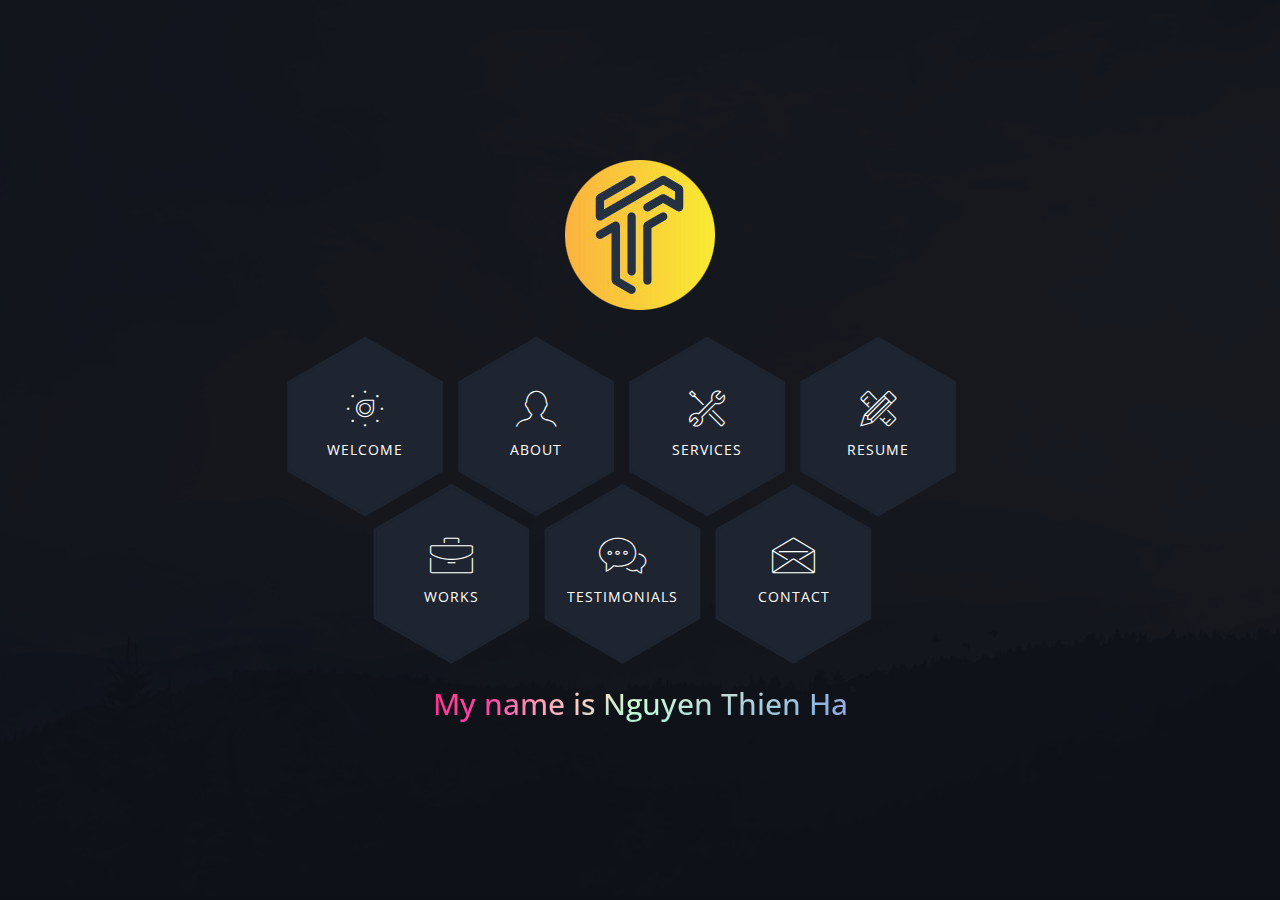
==== commit b7d437c4: "Update index.html" ====
--- a/index.html
+++ b/index.html
@@ -44,8 +44,8 @@
                         <div class="row">
                             <div class="col-xs-12 col-md-offset-1 col-md-10 col-lg-offset-2 col-lg-8">
                                 <center>
-                                    <img src="./img/Logo/Untitled-1.png" alt="">
-                                </center>
+                                    <img src="./img/Logo/Untitled-1.png" alt="Welcome to my website. My name is Nguyen Thien Ha">                                  
+                                </center>     
                                 <br>
                                 <div class="hexagon-menu clear">
                                     <div class="hexagon-item">
@@ -194,9 +194,11 @@
                                             </span>
                                             <svg viewbox="0 0 173.20508075688772 200" height="200" width="174" version="1.1" xmlns="http://www.w3.org/2000/svg"><path d="M86.60254037844386 0L173.20508075688772 50L173.20508075688772 150L86.60254037844386 200L0 150L0 50Z" fill="#1e2530"></path></svg>
                                         </a>
-                                    </div>
+                                    </div>                                    
                                 </div> <!-- /.hexagon-menu -->
-
+                                <center>
+                                    <h2 style="background-image: url(img/bg.jpg)">My name is Nguyen Thien Ha</h2>
+                                </center>
                             </div> <!-- /.col-xs-12 -->
 
                         </div> <!-- /.row -->
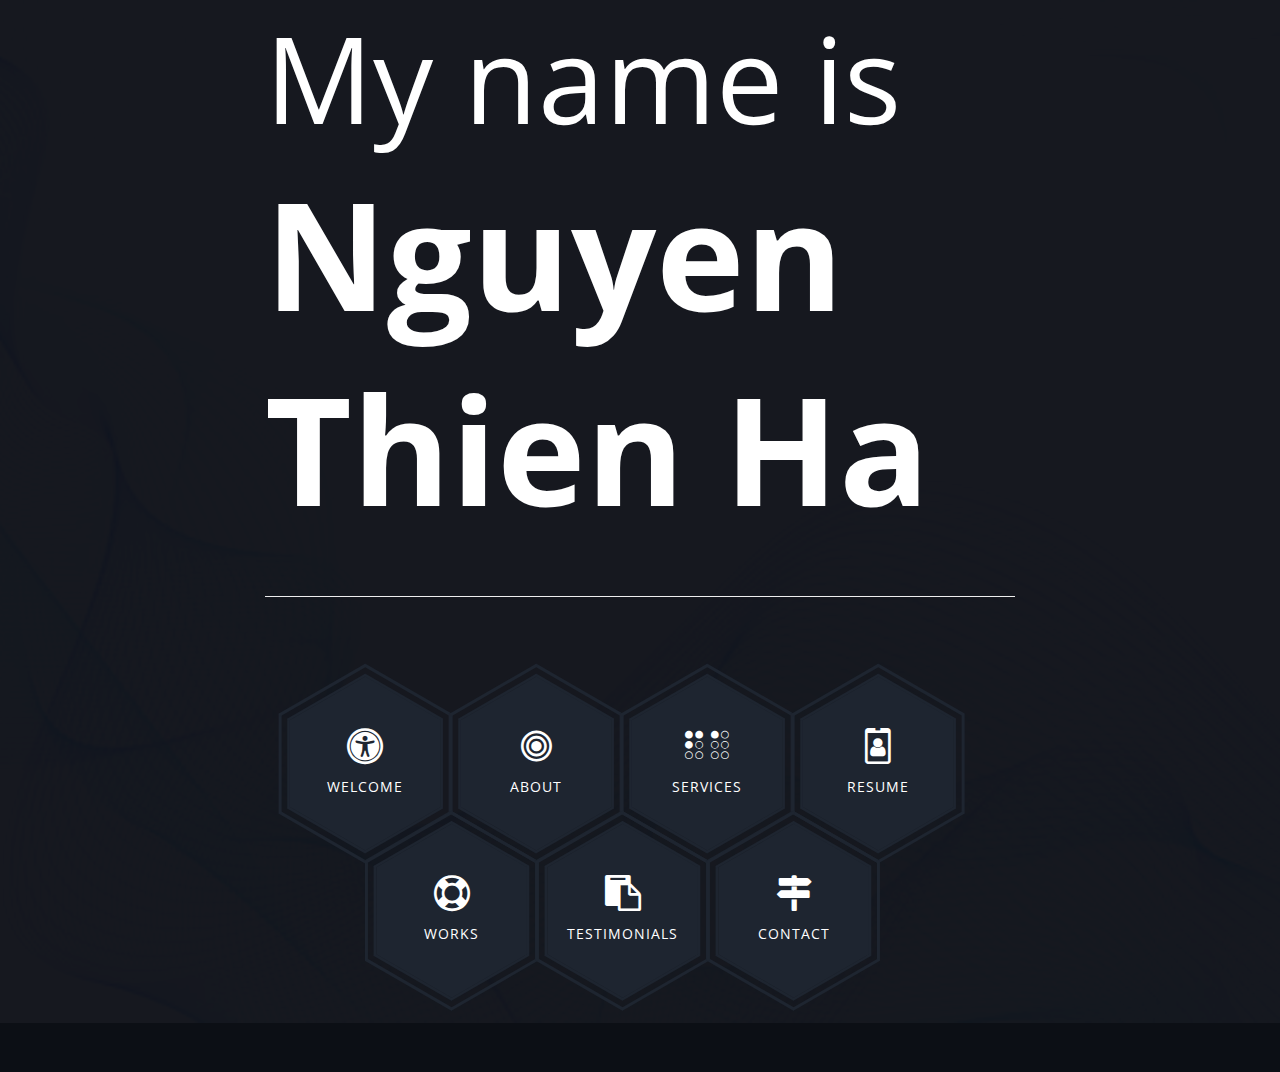
==== commit 74f75dfe: "New_Update" ====
--- a/index.html
+++ b/index.html
@@ -1,223 +1,235 @@
 <!DOCTYPE html>
 <html class="no-js" lang="">
-    <head>
-        <!-- meta charset -->
-        <meta charset="utf-8">
-        <!-- site title -->
-        <title>NguyenThienHa | Portfolio</title>
-        <!-- meta description -->
-        <meta name="description" content="">
-        <!-- mobile viwport meta -->
-        <meta name="viewport" content="width=device-width, initial-scale=1">
-        <!-- fevicon -->
-        <link rel="shortcut icon" type="image/x-icon" href="favicon.ico">
-        
-        <!-- ================================
+
+<head>
+    <!-- meta charset -->
+    <meta charset="utf-8">
+    <!-- site title -->
+    <title>NguyenThienHa | Portfolio</title>
+    <!-- meta description -->
+    <meta name="description" content="">
+    <!-- mobile viwport meta -->
+    <meta name="viewport" content="width=device-width, initial-scale=1">
+    <!-- fevicon -->
+    <link rel="shortcut icon" type="image/x-icon" href="favicon.ico">
+
+    <!-- ================================
         CSS Files
         ================================= -->
-        <link href="https://fonts.googleapis.com/css?family=Libre+Baskerville:400,400i|Open+Sans:400,600,700,800" rel="stylesheet">
-        <link href="https://fonts.googleapis.com/css?family=Poppins:300,400,500,600,700" rel="stylesheet">
-        <link href="https://fonts.googleapis.com/css?family=Abril+Fatface&display=swap" rel="stylesheet">
-        <link rel="stylesheet" href="https://stackpath.bootstrapcdn.com/font-awesome/4.7.0/css/font-awesome.min.css">
-        <link rel="stylesheet" href="css/themefisher-fonts.min.css">
-        <link rel="stylesheet" href="css/owl.carousel.min.css">
-        <link rel="stylesheet" href="css/bootstrap.min.css">
-        <link rel="stylesheet" href="css/main.css">
-        <link rel="stylesheet" href="css/dark.css">
-        <link id="color-changer" rel="stylesheet" href="css/colors/red.css">
-    </head>
-
-    <body class="dark">
-
-        <div class="preloader">
-            <div class="loading-mask"></div>
-            <div class="loading-mask"></div>
-            <div class="loading-mask"></div>
-            <div class="loading-mask"></div>
-            <div class="loading-mask"></div>
+    <link href="https://fonts.googleapis.com/css?family=Libre+Baskerville:400,400i|Open+Sans:400,600,700,800" rel="stylesheet">
+    <link href="https://fonts.googleapis.com/css?family=Poppins:300,400,500,600,700" rel="stylesheet">
+    <link href="https://fonts.googleapis.com/css?family=Abril+Fatface&display=swap" rel="stylesheet">
+    <link rel="stylesheet" href="https://stackpath.bootstrapcdn.com/font-awesome/4.7.0/css/font-awesome.min.css">
+    <link rel="stylesheet" href="css/themefisher-fonts.min.css">
+    <link rel="stylesheet" href="css/owl.carousel.min.css">
+    <link rel="stylesheet" href="css/bootstrap.min.css">
+    <link rel="stylesheet" href="css/main.css">
+    <link rel="stylesheet" href="css/dark.css">
+    <link id="color-changer" rel="stylesheet" href="css/colors/red.css">
+</head>
+
+<body class="dark">
+
+    <div class="preloader">
+        <div class="loading-mask"></div>
+        <div class="loading-mask"></div>
+        <div class="loading-mask"></div>
+        <div class="loading-mask"></div>
+        <div class="loading-mask"></div>
+    </div>
+
+    <div class="pt-table">
+        <div class="pt-tablecell page-home relative" style="background-image: url('img/banner.jpg');">
+            <div class="overlay"></div>
+            <div class="container">
+                <div class="row">
+                    <div class="col-xs-12 col-md-offset-1 col-md-10 col-lg-offset-2 col-lg-8">
+                        <!-- <center> -->
+                        <!-- <h2 style="background-image: url(img/bg.jpg); font-size:12rem; font-weight: bold;">My name is</h2>
+                        <h2 style="background-image: url(img/bg.jpg); font-size:16rem;font-weight: bold;">Nguyen Thien Ha</h2> -->
+                        <h2 style="font-size:12rem; font-weight: normal;">My name is</h2>
+                        <h2 style="font-size:15rem; font-weight: bold;">Nguyen Thien Ha</h2>
+                        <!-- </center> -->
+                        <br>
+                        <hr>
+                        <br>
+                        <br>
+                        <div class="hexagon-menu clear">
+                            <div class="hexagon-item">
+                                <div class="hex-item">
+                                    <div></div>
+                                    <div></div>
+                                    <div></div>
+                                </div>
+                                <div class="hex-item">
+                                    <div></div>
+                                    <div></div>
+                                    <div></div>
+                                </div>
+                                <a href="./welcome.html" class="hex-content">
+                                    <span class="hex-content-inner">
+                                        <span class="icon">
+                                            <i class="fa fa-universal-access"></i>
+                                        </span>
+                                    <span class="title">Welcome</span>
+                                    </span>
+                                    <svg viewBox="0 0 173.20508075688772 200" height="200" width="174" version="1.1" xmlns="http://www.w3.org/2000/svg"><path d="M86.60254037844386 0L173.20508075688772 50L173.20508075688772 150L86.60254037844386 200L0 150L0 50Z" fill="#1e2530"></path></svg>
+                                </a>
+                            </div>
+                            <div class="hexagon-item">
+                                <div class="hex-item">
+                                    <div></div>
+                                    <div></div>
+                                    <div></div>
+                                </div>
+                                <div class="hex-item">
+                                    <div></div>
+                                    <div></div>
+                                    <div></div>
+                                </div>
+                                <a href="./about.html" class="hex-content">
+                                    <span class="hex-content-inner">
+                                        <span class="icon">
+                                            <i class="fa fa-bullseye"></i>
+                                        </span>
+                                    <span class="title">About</span>
+                                    </span>
+                                    <svg viewBox="0 0 173.20508075688772 200" height="200" width="174" version="1.1" xmlns="http://www.w3.org/2000/svg"><path d="M86.60254037844386 0L173.20508075688772 50L173.20508075688772 150L86.60254037844386 200L0 150L0 50Z" fill="#1e2530"></path></svg>
+                                </a>
+                            </div>
+                            <div class="hexagon-item">
+                                <div class="hex-item">
+                                    <div></div>
+                                    <div></div>
+                                    <div></div>
+                                </div>
+                                <div class="hex-item">
+                                    <div></div>
+                                    <div></div>
+                                    <div></div>
+                                </div>
+                                <a href="./services.html" class="hex-content">
+                                    <span class="hex-content-inner">
+                                        <span class="icon">
+                                            <i class="fa fa-braille"></i>
+                                        </span>
+                                    <span class="title">Services</span>
+                                    </span>
+                                    <svg viewBox="0 0 173.20508075688772 200" height="200" width="174" version="1.1" xmlns="http://www.w3.org/2000/svg"><path d="M86.60254037844386 0L173.20508075688772 50L173.20508075688772 150L86.60254037844386 200L0 150L0 50Z" fill="#1e2530"></path></svg>
+                                </a>
+                            </div>
+                            <div class="hexagon-item">
+                                <div class="hex-item">
+                                    <div></div>
+                                    <div></div>
+                                    <div></div>
+                                </div>
+                                <div class="hex-item">
+                                    <div></div>
+                                    <div></div>
+                                    <div></div>
+                                </div>
+                                <a href="./resume.html" class="hex-content">
+                                    <span class="hex-content-inner">
+                                        <span class="icon">
+                                            <i class="fa fa-id-badge"></i>
+                                        </span>
+                                    <span class="title">Resume</span>
+                                    </span>
+                                    <svg viewBox="0 0 173.20508075688772 200" height="200" width="174" version="1.1" xmlns="http://www.w3.org/2000/svg"><path d="M86.60254037844386 0L173.20508075688772 50L173.20508075688772 150L86.60254037844386 200L0 150L0 50Z" fill="#1e2530"></path></svg>
+                                </a>
+                            </div>
+                            <div class="hexagon-item">
+                                <div class="hex-item">
+                                    <div></div>
+                                    <div></div>
+                                    <div></div>
+                                </div>
+                                <div class="hex-item">
+                                    <div></div>
+                                    <div></div>
+                                    <div></div>
+                                </div>
+                                <a href="./works.html" class="hex-content">
+                                    <span class="hex-content-inner">
+                                        <span class="icon">
+                                            <i class="fa fa-life-ring"></i>
+                                        </span>
+                                    <span class="title">Works</span>
+                                    </span>
+                                    <svg viewBox="0 0 173.20508075688772 200" height="200" width="174" version="1.1" xmlns="http://www.w3.org/2000/svg"><path d="M86.60254037844386 0L173.20508075688772 50L173.20508075688772 150L86.60254037844386 200L0 150L0 50Z" fill="#1e2530"></path></svg>
+                                </a>
+                            </div>
+                            <div class="hexagon-item">
+                                <div class="hex-item">
+                                    <div></div>
+                                    <div></div>
+                                    <div></div>
+                                </div>
+                                <div class="hex-item">
+                                    <div></div>
+                                    <div></div>
+                                    <div></div>
+                                </div>
+                                <a href="./testimonials.html" class="hex-content">
+                                    <span class="hex-content-inner">
+                                        <span class="icon">
+                                            <i class="fa fa-clipboard"></i>
+                                        </span>
+                                    <span class="title">Testimonials</span>
+                                    </span>
+                                    <svg viewBox="0 0 173.20508075688772 200" height="200" width="174" version="1.1" xmlns="http://www.w3.org/2000/svg"><path d="M86.60254037844386 0L173.20508075688772 50L173.20508075688772 150L86.60254037844386 200L0 150L0 50Z" fill="#1e2530"></path></svg>
+                                </a>
+                            </div>
+                            <div class="hexagon-item">
+                                <div class="hex-item">
+                                    <div></div>
+                                    <div></div>
+                                    <div></div>
+                                </div>
+                                <div class="hex-item">
+                                    <div></div>
+                                    <div></div>
+                                    <div></div>
+                                </div>
+                                <a href="./contact.html" class="hex-content">
+                                    <span class="hex-content-inner">
+                                        <span class="icon">
+                                            <i class="fa fa-map-signs"></i>
+                                        </span>
+                                    <span class="title">Contact</span>
+                                    </span>
+                                    <svg viewBox="0 0 173.20508075688772 200" height="200" width="174" version="1.1" xmlns="http://www.w3.org/2000/svg"><path d="M86.60254037844386 0L173.20508075688772 50L173.20508075688772 150L86.60254037844386 200L0 150L0 50Z" fill="#1e2530"></path></svg>
+                                </a>
+                            </div>
+                        </div>
+                        <!-- /.hexagon-menu -->
+
+                    </div>
+                    <!-- /.col-xs-12 -->
+
+                </div>
+                <!-- /.row -->
+            </div>
+            <!-- /.container -->
+
         </div>
-        
-            <div class="pt-table">
-                <div class="pt-tablecell page-home relative" style="background-image: url('img/banner.jpg');">
-                    <div class="overlay"></div>
-                    <div class="container">
-                        <div class="row">
-                            <div class="col-xs-12 col-md-offset-1 col-md-10 col-lg-offset-2 col-lg-8">
-                                <center>
-                                    <img src="./img/Logo/Untitled-1.png" alt="Welcome to my website. My name is Nguyen Thien Ha">                                  
-                                </center>     
-                                <br>
-                                <div class="hexagon-menu clear">
-                                    <div class="hexagon-item">
-                                        <!-- <div class="hex-item">
-                                            <div></div>
-                                            <div></div>
-                                            <div></div>
-                                        </div>-->
-                                        <div class="hex-item">
-                                            <div></div>
-                                            <div></div>
-                                            <div></div>
-                                        </div> 
-                                        <a href="welcome.html" class="hex-content">
-                                            <span class="hex-content-inner">
-                                                <span class="icon">
-                                                    <i class="tf-dial"></i>
-                                                </span>
-                                                <span class="title">Welcome</span>
-                                            </span>
-                                            <svg viewbox="0 0 173.20508075688772 200" height="200" width="174" version="1.1" xmlns="http://www.w3.org/2000/svg"><path d="M86.60254037844386 0L173.20508075688772 50L173.20508075688772 150L86.60254037844386 200L0 150L0 50Z" fill="#1e2530"></path></svg>
-                                        </a>
-                                    </div>
-                                    <div class="hexagon-item">
-                                        <!-- <div class="hex-item">
-                                            <div></div>
-                                            <div></div>
-                                            <div></div>
-                                        </div>-->
-                                        <div class="hex-item">
-                                            <div></div>
-                                            <div></div>
-                                            <div></div>
-                                        </div> 
-                                        <a href="about.html" class="hex-content">
-                                            <span class="hex-content-inner">
-                                                <span class="icon">
-                                                    <i class="tf-profile-male"></i>
-                                                </span>
-                                                <span class="title">About</span>
-                                            </span>
-                                            <svg viewbox="0 0 173.20508075688772 200" height="200" width="174" version="1.1" xmlns="http://www.w3.org/2000/svg"><path d="M86.60254037844386 0L173.20508075688772 50L173.20508075688772 150L86.60254037844386 200L0 150L0 50Z" fill="#1e2530"></path></svg>
-                                        </a>
-                                    </div>
-                                    <div class="hexagon-item">
-                                        <!-- <div class="hex-item">
-                                            <div></div>
-                                            <div></div>
-                                            <div></div>
-                                        </div>-->
-                                        <div class="hex-item">
-                                            <div></div>
-                                            <div></div>
-                                            <div></div>
-                                        </div> 
-                                        <a href="services.html" class="hex-content">
-                                            <span class="hex-content-inner">
-                                                <span class="icon">
-                                                    <i class="tf-tools-2"></i>
-                                                </span>
-                                                <span class="title">Services</span>
-                                            </span>
-                                            <svg viewbox="0 0 173.20508075688772 200" height="200" width="174" version="1.1" xmlns="http://www.w3.org/2000/svg"><path d="M86.60254037844386 0L173.20508075688772 50L173.20508075688772 150L86.60254037844386 200L0 150L0 50Z" fill="#1e2530"></path></svg>
-                                        </a>    
-                                    </div>
-                                    <div class="hexagon-item">
-                                        <!-- <div class="hex-item">
-                                            <div></div>
-                                            <div></div>
-                                            <div></div>
-                                        </div>-->
-                                        <div class="hex-item">
-                                            <div></div>
-                                            <div></div>
-                                            <div></div>
-                                        </div> 
-                                        <a href="resume.html" class="hex-content">
-                                            <span class="hex-content-inner">
-                                                <span class="icon">
-                                                    <i class="tf-tools"></i>
-                                                </span>
-                                                <span class="title">Resume</span>
-                                            </span>
-                                            <svg viewbox="0 0 173.20508075688772 200" height="200" width="174" version="1.1" xmlns="http://www.w3.org/2000/svg"><path d="M86.60254037844386 0L173.20508075688772 50L173.20508075688772 150L86.60254037844386 200L0 150L0 50Z" fill="#1e2530"></path></svg>
-                                        </a>
-                                    </div>
-                                    <div class="hexagon-item">
-                                        <!-- <div class="hex-item">
-                                            <div></div>
-                                            <div></div>
-                                            <div></div>
-                                        </div>-->
-                                        <div class="hex-item">
-                                            <div></div>
-                                            <div></div>
-                                            <div></div>
-                                        </div> 
-                                        <a href="works.html" class="hex-content">
-                                            <span class="hex-content-inner">
-                                                <span class="icon">
-                                                    <i class="tf-briefcase2"></i>
-                                                </span>
-                                                <span class="title">Works</span>
-                                            </span>
-                                            <svg viewbox="0 0 173.20508075688772 200" height="200" width="174" version="1.1" xmlns="http://www.w3.org/2000/svg"><path d="M86.60254037844386 0L173.20508075688772 50L173.20508075688772 150L86.60254037844386 200L0 150L0 50Z" fill="#1e2530"></path></svg>
-                                        </a>
-                                    </div>
-                                    <div class="hexagon-item">
-                                        <!-- <div class="hex-item">
-                                            <div></div>
-                                            <div></div>
-                                            <div></div>
-                                        </div>-->
-                                        <div class="hex-item">
-                                            <div></div>
-                                            <div></div>
-                                            <div></div>
-                                        </div> 
-                                        <a href="testimonials.html" class="hex-content">
-                                            <span class="hex-content-inner">
-                                                <span class="icon">
-                                                    <i class="tf-chat"></i>
-                                                </span>
-                                                <span class="title">Testimonials</span>
-                                            </span>
-                                            <svg viewbox="0 0 173.20508075688772 200" height="200" width="174" version="1.1" xmlns="http://www.w3.org/2000/svg"><path d="M86.60254037844386 0L173.20508075688772 50L173.20508075688772 150L86.60254037844386 200L0 150L0 50Z" fill="#1e2530"></path></svg>
-                                        </a>
-                                    </div>
-                                    <div class="hexagon-item">
-                                        <!-- <div class="hex-item">
-                                            <div></div>
-                                            <div></div>
-                                            <div></div>
-                                        </div>-->
-                                        <div class="hex-item">
-                                            <div></div>
-                                            <div></div>
-                                            <div></div>
-                                        </div> 
-                                        <a href="contact.html" class="hex-content">
-                                            <span class="hex-content-inner">
-                                                <span class="icon">
-                                                    <i class="tf-envelope2"></i>
-                                                </span>
-                                                <span class="title">Contact</span>
-                                            </span>
-                                            <svg viewbox="0 0 173.20508075688772 200" height="200" width="174" version="1.1" xmlns="http://www.w3.org/2000/svg"><path d="M86.60254037844386 0L173.20508075688772 50L173.20508075688772 150L86.60254037844386 200L0 150L0 50Z" fill="#1e2530"></path></svg>
-                                        </a>
-                                    </div>                                    
-                                </div> <!-- /.hexagon-menu -->
-                                <center>
-                                    <h2 style="background-image: url(img/bg.jpg)">My name is Nguyen Thien Ha</h2>
-                                </center>
-                            </div> <!-- /.col-xs-12 -->
-
-                        </div> <!-- /.row -->
-                    </div> <!-- /.container -->
-
-                </div> <!-- /.pt-tablecell -->
-            </div> <!-- /.pt-table -->
-        
-        <!-- ================================
+        <!-- /.pt-tablecell -->
+    </div>
+    <!-- /.pt-table -->
+
+    <!-- ================================
         JavaScript Libraries
         ================================= -->
-        <script src="js/vendor/jquery-2.2.4.min.js"></script>
-        <script src="js/vendor/bootstrap.min.js"></script>
-        <script src="js/jquery.easing.min.js"></script>
-        <script src="js/isotope.pkgd.min.js"></script>
-        <script src="js/jquery.nicescroll.min.js"></script>
-        <script src="js/owl.carousel.min.js"></script>
-        <script src="js/jquery-validation.min.js"></script>
-        <script src="js/form.min.js"></script>
-        <script src="js/main.js"></script>
-    </body>
+    <script src="js/vendor/jquery-2.2.4.min.js"></script>
+    <script src="js/vendor/bootstrap.min.js"></script>
+    <script src="js/jquery.easing.min.js"></script>
+    <script src="js/isotope.pkgd.min.js"></script>
+    <script src="js/jquery.nicescroll.min.js"></script>
+    <script src="js/owl.carousel.min.js"></script>
+    <script src="js/jquery-validation.min.js"></script>
+    <script src="js/form.min.js"></script>
+    <script src="js/main.js"></script>
+</body>
+
 </html>--- a/css/main.css
+++ b/css/main.css
@@ -1,1611 +1,771 @@
 /*------------------------------------------------
 	Base Styles
 -------------------------------------------------*/
+
 body {
-  font-family: "Libre Baskerville", serif;
-  font-weight: 400;
-  font-size: 16px;
-  line-height: 30px;
-  color: #ababab;
+    font-family: "Libre Baskerville", serif;
+    font-weight: 400;
+    font-size: 16px;
+    line-height: 30px;
+    color: #ababab;
 }
 
 a {
-  color: inherit;
-  -webkit-transition: all 0.3s ease 0s;
-  -moz-transition: all 0.3s ease 0s;
-  -o-transition: all 0.3s ease 0s;
-  transition: all 0.3s ease 0s;
-}
-a:hover, a:focus {
-  color: #ababab;
-  text-decoration: none;
-  outline: 0 none;
-}
-
-h1, h2, h3,
-h4, h5, h6 {
-  color: #1e2530;
-  font-family: "Open Sans", sans-serif;
-  margin: 0;
-  line-height: 1.3;
+    color: inherit;
+    -webkit-transition: all 0.3s ease 0s;
+    -moz-transition: all 0.3s ease 0s;
+    -o-transition: all 0.3s ease 0s;
+    transition: all 0.3s ease 0s;
+}
+
+a:hover,
+a:focus {
+    color: #ababab;
+    text-decoration: none;
+    outline: 0 none;
+}
+
+h1,
+h2,
+h3,
+h4,
+h5,
+h6 {
+    color: #1e2530;
+    font-family: "Open Sans", sans-serif;
+    margin: 0;
+    line-height: 1.3;
 }
 
 p {
-  margin-bottom: 20px;
-}
+    margin-bottom: 20px;
+}
+
 p:last-child {
-  margin-bottom: 0;
-}
+    margin-bottom: 0;
+}
+
 
 /*
  * Selection color
  */
+
 ::-moz-selection {
-  background-color: #FA6862;
-  color: #fff;
+    background-color: #FA6862;
+    color: #fff;
 }
 
 ::selection {
-  background-color: #FA6862;
-  color: #fff;
-}
+    background-color: #FA6862;
+    color: #fff;
+}
+
 
 /*
  *  Reset bootstrap's default style
  */
+
 .form-control::-webkit-input-placeholder,
 ::-webkit-input-placeholder {
-  opacity: 1;
-  color: inherit;
+    opacity: 1;
+    color: inherit;
 }
 
 .form-control:-moz-placeholder,
 :-moz-placeholder {
-  /* Firefox 18- */
-  opacity: 1;
-  color: inherit;
+    /* Firefox 18- */
+    opacity: 1;
+    color: inherit;
 }
 
 .form-control::-moz-placeholder,
 ::-moz-placeholder {
-  /* Firefox 19+ */
-  opacity: 1;
-  color: inherit;
+    /* Firefox 19+ */
+    opacity: 1;
+    color: inherit;
 }
 
 .form-control:-ms-input-placeholder,
 :-ms-input-placeholder {
-  opacity: 1;
-  color: inherit;
-}
-
-button, input, select,
-textarea, label {
-  font-weight: 400;
+    opacity: 1;
+    color: inherit;
+}
+
+button,
+input,
+select,
+textarea,
+label {
+    font-weight: 400;
 }
 
 .btn {
-  -webkit-transition: all 0.3s ease 0s;
-  -moz-transition: all 0.3s ease 0s;
-  -o-transition: all 0.3s ease 0s;
-  transition: all 0.3s ease 0s;
-}
-.btn:hover, .btn:focus, .btn:active:focus {
-  outline: 0 none;
+    -webkit-transition: all 0.3s ease 0s;
+    -moz-transition: all 0.3s ease 0s;
+    -o-transition: all 0.3s ease 0s;
+    transition: all 0.3s ease 0s;
+}
+
+.btn:hover,
+.btn:focus,
+.btn:active:focus {
+    outline: 0 none;
 }
 
 .btn-primary {
-  background-color: #FA6862;
-  border: 0;
-  font-family: "Open Sans", sans-serif;
-  font-weight: 700;
-  height: 48px;
-  line-height: 50px;
-  padding: 0 42px;
-  text-transform: uppercase;
-}
-.btn-primary:hover, .btn-primary:focus, .btn-primary:active, .btn-primary:active:focus {
-  background-color: #f9423a;
+    background-color: #FA6862;
+    border: 0;
+    font-family: "Open Sans", sans-serif;
+    font-weight: 700;
+    height: 48px;
+    line-height: 50px;
+    padding: 0 42px;
+    text-transform: uppercase;
+}
+
+.btn-primary:hover,
+.btn-primary:focus,
+.btn-primary:active,
+.btn-primary:active:focus {
+    background-color: #f9423a;
 }
 
 .btn-border {
-  border: 1px solid #d7d8db;
-  display: inline-block;
-  padding: 7px;
-}
+    border: 1px solid #d7d8db;
+    display: inline-block;
+    padding: 7px;
+}
+
 
 /*
  *  CSS Helper Class
  */
-.clear:before, .clear:after {
-  content: " ";
-  display: table;
-}
+
+.clear:before,
 .clear:after {
-  clear: both;
+    content: " ";
+    display: table;
+}
+
+.clear:after {
+    clear: both;
 }
 
 .pt-table {
-  display: table;
-  width: 100%;
-  height: -webkit-calc(100vh - 4px);
-  height: -moz-calc(100vh - 4px);
-  height: calc(100vh - 4px);
+    display: table;
+    width: 100%;
+    height: -webkit-calc(100vh - 4px);
+    height: -moz-calc(100vh - 4px);
+    height: calc(100vh - 4px);
 }
 
 .pt-tablecell {
-  display: table-cell;
-  vertical-align: middle;
+    display: table-cell;
+    vertical-align: middle;
 }
 
 .overlay {
-  position: absolute;
-  left: 0;
-  top: 0;
-  width: 100%;
-  height: 100%;
+    position: absolute;
+    left: 0;
+    top: 0;
+    width: 100%;
+    height: 100%;
 }
 
 .relative {
-  position: relative;
+    position: relative;
 }
 
 .primary,
 .link:hover {
-  color: #FA6862;
+    color: #FA6862;
 }
 
 .no-gutter {
-  margin-left: 0;
-  margin-right: 0;
-}
-.no-gutter > [class^="col-"] {
-  padding-left: 0;
-  padding-right: 0;
+    margin-left: 0;
+    margin-right: 0;
+}
+
+.no-gutter>[class^="col-"] {
+    padding-left: 0;
+    padding-right: 0;
 }
 
 .flex {
-  display: -webkit-box;
-  display: -webkit-flex;
-  display: -moz-flex;
-  display: -ms-flexbox;
-  display: flex;
+    display: -webkit-box;
+    display: -webkit-flex;
+    display: -moz-flex;
+    display: -ms-flexbox;
+    display: flex;
 }
 
 .flex-middle {
-  -webkit-box-align: center;
-  -ms-flex-align: center;
-  -webkit-align-items: center;
-  -moz-align-items: center;
-  align-items: center;
+    -webkit-box-align: center;
+    -ms-flex-align: center;
+    -webkit-align-items: center;
+    -moz-align-items: center;
+    align-items: center;
 }
 
 .space-between {
-  -webkit-box-pack: justify;
-  -ms-flex-pack: justify;
-  -webkit-justify-content: space-between;
-  -moz-justify-content: space-between;
-  justify-content: space-between;
+    -webkit-box-pack: justify;
+    -ms-flex-pack: justify;
+    -webkit-justify-content: space-between;
+    -moz-justify-content: space-between;
+    justify-content: space-between;
 }
 
 .nicescroll-cursors {
-  background: #FA6862 !important;
+    background: #FA6862 !important;
 }
 
 .preloader {
-  bottom: 0;
-  left: 0;
-  position: fixed;
-  right: 0;
-  top: 0;
-  z-index: 1000;
-  display: -webkit-box;
-  display: -webkit-flex;
-  display: -moz-flex;
-  display: -ms-flexbox;
-  display: flex;
-}
+    bottom: 0;
+    left: 0;
+    position: fixed;
+    right: 0;
+    top: 0;
+    z-index: 1000;
+    display: -webkit-box;
+    display: -webkit-flex;
+    display: -moz-flex;
+    display: -ms-flexbox;
+    display: flex;
+}
+
 .preloader.active.hidden {
-  display: none;
+    display: none;
 }
 
 .loading-mask {
-  background-color: #FA6862;
-  height: 100%;
-  left: 0;
-  position: absolute;
-  top: 0;
-  width: 20%;
-  -webkit-transition: all 0.6s cubic-bezier(0.61, 0, 0.6, 1) 0s;
-  -moz-transition: all 0.6s cubic-bezier(0.61, 0, 0.6, 1) 0s;
-  -o-transition: all 0.6s cubic-bezier(0.61, 0, 0.6, 1) 0s;
-  transition: all 0.6s cubic-bezier(0.61, 0, 0.6, 1) 0s;
-}
+    background-color: #FA6862;
+    height: 100%;
+    left: 0;
+    position: absolute;
+    top: 0;
+    width: 20%;
+    -webkit-transition: all 0.6s cubic-bezier(0.61, 0, 0.6, 1) 0s;
+    -moz-transition: all 0.6s cubic-bezier(0.61, 0, 0.6, 1) 0s;
+    -o-transition: all 0.6s cubic-bezier(0.61, 0, 0.6, 1) 0s;
+    transition: all 0.6s cubic-bezier(0.61, 0, 0.6, 1) 0s;
+}
+
 .loading-mask:nth-child(2) {
-  left: 20%;
-  -webkit-transition-delay: 0.1s;
-  -moz-transition-delay: 0.1s;
-  -o-transition-delay: 0.1s;
-  transition-delay: 0.1s;
-}
+    left: 20%;
+    -webkit-transition-delay: 0.1s;
+    -moz-transition-delay: 0.1s;
+    -o-transition-delay: 0.1s;
+    transition-delay: 0.1s;
+}
+
 .loading-mask:nth-child(3) {
-  left: 40%;
-  -webkit-transition-delay: 0.2s;
-  -moz-transition-delay: 0.2s;
-  -o-transition-delay: 0.2s;
-  transition-delay: 0.2s;
-}
+    left: 40%;
+    -webkit-transition-delay: 0.2s;
+    -moz-transition-delay: 0.2s;
+    -o-transition-delay: 0.2s;
+    transition-delay: 0.2s;
+}
+
 .loading-mask:nth-child(4) {
-  left: 60%;
-  -webkit-transition-delay: 0.3s;
-  -moz-transition-delay: 0.3s;
-  -o-transition-delay: 0.3s;
-  transition-delay: 0.3s;
-}
+    left: 60%;
+    -webkit-transition-delay: 0.3s;
+    -moz-transition-delay: 0.3s;
+    -o-transition-delay: 0.3s;
+    transition-delay: 0.3s;
+}
+
 .loading-mask:nth-child(5) {
-  left: 80%;
-  -webkit-transition-delay: 0.4s;
-  -moz-transition-delay: 0.4s;
-  -o-transition-delay: 0.4s;
-  transition-delay: 0.4s;
+    left: 80%;
+    -webkit-transition-delay: 0.4s;
+    -moz-transition-delay: 0.4s;
+    -o-transition-delay: 0.4s;
+    transition-delay: 0.4s;
 }
 
 .preloader.active.done {
-  z-index: 0;
-}
+    z-index: 0;
+}
+
 .preloader.active .loading-mask {
-  width: 0;
-}
+    width: 0;
+}
+
 
 /*------------------------------------------------
 	Start Styling
 -------------------------------------------------*/
-/* .site-wrapper {
-  border-top: 4px solid #FA6862;
-} */
+
+.mt20 {
+    margin-top: 20px;
+}
+
+.site-wrapper {
+    border-top: 4px solid #ff0037;
+}
 
 .page-close {
-  font-size: 30px;
-  position: absolute;
-  right: 30px;
-  top: 30px;
-  z-index: 100;
+    font-size: 30px;
+    position: absolute;
+    right: 30px;
+    top: 30px;
+    z-index: 100;
 }
 
 .page-title {
-  margin-bottom: 75px;
-}
+    margin-bottom: 75px;
+}
+
 .page-title img {
-  margin-bottom: 20px;
-}
+    margin-bottom: 20px;
+}
+
 .page-title h2 {
-  font-size: 68px;
-  margin-bottom: 25px;
-  position: relative;
-  z-index: 0;
-  font-weight: 900;
-  text-transform: uppercase;
-}
+    font-size: 68px;
+    margin-bottom: 25px;
+    position: relative;
+    z-index: 0;
+    font-weight: 900;
+    text-transform: uppercase;
+}
+
 .page-title p {
-  font-size: 16px;
-}
+    font-size: 16px;
+}
+
 .page-title .title-bg {
-  color: rgba(30, 37, 48, 0.07);
-  font-size: 158px;
-  left: 0;
-  letter-spacing: 10px;
-  line-height: 0.7;
-  position: absolute;
-  right: 0;
-  top: 50%;
-  z-index: -1;
-  -webkit-transform: translateY(-50%);
-  -moz-transform: translateY(-50%);
-  -ms-transform: translateY(-50%);
-  -o-transform: translateY(-50%);
-  transform: translateY(-50%);
+    color: rgba(30, 37, 48, 0.07);
+    font-size: 158px;
+    left: 0;
+    letter-spacing: 10px;
+    line-height: 0.7;
+    position: absolute;
+    right: 0;
+    top: 50%;
+    z-index: -1;
+    -webkit-transform: translateY(-50%);
+    -moz-transform: translateY(-50%);
+    -ms-transform: translateY(-50%);
+    -o-transform: translateY(-50%);
+    transform: translateY(-50%);
 }
 
 .section-title {
-  margin-bottom: 20px;
-}
+    margin-bottom: 20px;
+}
+
 .section-title h3 {
-  display: inline-block;
-  position: relative;
-}
-.section-title h3::before, .section-title h3::after {
-  content: "";
-  height: 2px;
-  position: absolute;
-  bottom: 8px;
-  left: -webkit-calc(100% + 14px);
-  left: -moz-calc(100% + 14px);
-  left: calc(100% + 14px);
-}
+    display: inline-block;
+    position: relative;
+}
+
+.section-title h3::before,
+.section-title h3::after {
+    content: "";
+    height: 2px;
+    position: absolute;
+    bottom: 8px;
+    left: -webkit-calc(100% + 14px);
+    left: -moz-calc(100% + 14px);
+    left: calc(100% + 14px);
+}
+
 .section-title h3::before {
-  background-color: #1e2530;
-  width: 96px;
-  bottom: 14px;
-}
+    background-color: #1e2530;
+    width: 96px;
+    bottom: 14px;
+}
+
 .section-title h3::after {
-  background-color: #FA6862;
-  width: 73px;
-}
+    background-color: #FA6862;
+    width: 73px;
+}
+
 .section-title.light h3 {
-  color: #fff;
-}
+    color: #fff;
+}
+
 .section-title.light h3::before {
-  background-color: #fff;
+    background-color: #fff;
 }
 
 .page-nav {
-  bottom: 40px;
-  left: 0;
-  position: absolute;
-  right: 0;
-}
+    bottom: 40px;
+    left: 0;
+    position: absolute;
+    right: 0;
+}
+
 .page-nav span {
-  font-family: "Open Sans", sans-serif;
-  font-size: 14px;
-  font-weight: 500;
-  line-height: 0.9;
-  text-transform: uppercase;
-}
+    font-family: "Open Sans", sans-serif;
+    font-size: 14px;
+    font-weight: 500;
+    line-height: 0.9;
+    text-transform: uppercase;
+}
+
 
 /*------------------------------------------------
     Home Page
 -------------------------------------------------*/
+
+.hexagon-item:first-child {
+    margin-left: 0;
+}
+
 .page-home {
-  background-position: center center;
-  background-repeat: no-repeat;
-  background-size: cover;
-  vertical-align: middle;
-}
+    background-position: center center;
+    background-repeat: no-repeat;
+    background-size: cover;
+    vertical-align: middle;
+}
+
 .page-home .overlay {
-  background-color: rgba(255, 255, 255, 0.93);
-}
-
-#logo {
-  display: block;
-  width: 100%;
-  font-weight: normal;
-  font-size: 50px;
-  line-height: 1.5;
-  font-family: "Abril Fatface", cursive;
- }
-
- #logo a {
-  display: inline-block;
-  text-align: left;
-  color: #000000;
-  overflow: hidden;
-  -webkit-background-clip: text;
-  -webkit-text-fill-color: transparent;
-  -moz-background-clip: text;
-  -moz-text-fill-color: transparent;
-  background-size: cover;
-  background-repeat: no-repeat;
-  background-position: center center; }
-
-  h2,.h2 {
-    display: inline-block;
-    text-align: left;
-    color: #000000;
-    overflow: hidden;
-    -webkit-background-clip: text;
-    -webkit-text-fill-color: transparent;
-    -moz-background-clip: text;
-    -moz-text-fill-color: transparent;
-    background-size: cover;
-    background-repeat: no-repeat;
-    background-position: center center; }
-
-  
-h1, h2, h3, h4, h5, h6,
-.h1, .h2, .h3, .h4, .h5, .h6 {
-  margin-bottom: 0.5rem;
-  font-weight: 500;
-  line-height: 1.2; }
-
-h1, .h1 {
-  font-size: 2.5rem; }
+    background-color: rgba(14, 17, 24, 0.97);
+}
+
 
 /* End of container */
+
 .hexagon-item {
-  cursor: pointer;
-  width: 200px;
-  height: 173.20508px;
-  float: left;
-  margin-left: -29px;
-  z-index: 0;
-  position: relative;
-  -webkit-transform: rotate(30deg);
-  -moz-transform: rotate(30deg);
-  -ms-transform: rotate(30deg);
-  -o-transform: rotate(30deg);
-  transform: rotate(30deg);
-}
+    cursor: pointer;
+    width: 200px;
+    height: 173.20508px;
+    float: left;
+    margin-left: -29px;
+    z-index: 0;
+    position: relative;
+    -webkit-transform: rotate(30deg);
+    -moz-transform: rotate(30deg);
+    -ms-transform: rotate(30deg);
+    -o-transform: rotate(30deg);
+    transform: rotate(30deg);
+}
+
 .hexagon-item:first-child {
-  margin-left: 0;
-}
+    margin-left: 0;
+}
+
 .hexagon-item:hover {
-  z-index: 1;
-}
+    z-index: 1;
+}
+
 .hexagon-item:hover .hex-item:last-child {
-  opacity: 1;
-  -webkit-transform: scale(1.3);
-  -moz-transform: scale(1.3);
-  -ms-transform: scale(1.3);
-  -o-transform: scale(1.3);
-  transform: scale(1.3);
-}
+    opacity: 1;
+    -webkit-transform: scale(1.3);
+    -moz-transform: scale(1.3);
+    -ms-transform: scale(1.3);
+    -o-transform: scale(1.3);
+    transform: scale(1.3);
+}
+
 .hexagon-item:hover .hex-item:first-child {
-  opacity: 1;
-  -webkit-transform: scale(1.2);
-  -moz-transform: scale(1.2);
-  -ms-transform: scale(1.2);
-  -o-transform: scale(1.2);
-  transform: scale(1.2);
-}
+    opacity: 1;
+    -webkit-transform: scale(1.2);
+    -moz-transform: scale(1.2);
+    -ms-transform: scale(1.2);
+    -o-transform: scale(1.2);
+    transform: scale(1.2);
+}
+
 .hexagon-item:hover .hex-item:first-child div:before,
 .hexagon-item:hover .hex-item:first-child div:after {
-  height: 15px;
-}
+    height: 5px;
+}
+
 .hexagon-item:hover .hex-item div::before,
 .hexagon-item:hover .hex-item div::after {
-  background-color: #FA6862;
-}
+    background-color: #ff0037;
+}
+
 .hexagon-item:hover .hex-content svg {
-  -webkit-transform: scale(0.97);
-  -moz-transform: scale(0.97);
-  -ms-transform: scale(0.97);
-  -o-transform: scale(0.97);
-  transform: scale(0.97);
+    -webkit-transform: scale(0.97);
+    -moz-transform: scale(0.97);
+    -ms-transform: scale(0.97);
+    -o-transform: scale(0.97);
+    transform: scale(0.97);
 }
 
 .page-home .hexagon-item:nth-last-child(1),
 .page-home .hexagon-item:nth-last-child(2),
 .page-home .hexagon-item:nth-last-child(3) {
-  -webkit-transform: rotate(30deg) translate(87px, -80px);
-  -moz-transform: rotate(30deg) translate(87px, -80px);
-  -ms-transform: rotate(30deg) translate(87px, -80px);
-  -o-transform: rotate(30deg) translate(87px, -80px);
-  transform: rotate(30deg) translate(87px, -80px);
+    -webkit-transform: rotate(30deg) translate(87px, -80px);
+    -moz-transform: rotate(30deg) translate(87px, -80px);
+    -ms-transform: rotate(30deg) translate(87px, -80px);
+    -o-transform: rotate(30deg) translate(87px, -80px);
+    transform: rotate(30deg) translate(87px, -80px);
 }
 
 .hex-item {
-  position: absolute;
-  top: 0;
-  left: 50px;
-  width: 100px;
-  height: 173.20508px;
-}
+    position: absolute;
+    top: 0;
+    left: 50px;
+    width: 100px;
+    height: 173.20508px;
+}
+
 .hex-item:first-child {
-  z-index: 0;
-  -webkit-transform: scale(0.9);
-  -moz-transform: scale(0.9);
-  -ms-transform: scale(0.9);
-  -o-transform: scale(0.9);
-  transform: scale(0.9);
-  -webkit-transition: all 0.3s cubic-bezier(0.165, 0.84, 0.44, 1);
-  -moz-transition: all 0.3s cubic-bezier(0.165, 0.84, 0.44, 1);
-  -o-transition: all 0.3s cubic-bezier(0.165, 0.84, 0.44, 1);
-  transition: all 0.3s cubic-bezier(0.165, 0.84, 0.44, 1);
-}
+    z-index: 0;
+    -webkit-transform: scale(0.9);
+    -moz-transform: scale(0.9);
+    -ms-transform: scale(0.9);
+    -o-transform: scale(0.9);
+    transform: scale(0.9);
+    -webkit-transition: all 0.3s cubic-bezier(0.165, 0.84, 0.44, 1);
+    -moz-transition: all 0.3s cubic-bezier(0.165, 0.84, 0.44, 1);
+    -o-transition: all 0.3s cubic-bezier(0.165, 0.84, 0.44, 1);
+    transition: all 0.3s cubic-bezier(0.165, 0.84, 0.44, 1);
+}
+
 .hex-item:last-child {
-  transition: all 0.3s cubic-bezier(0.19, 1, 0.22, 1);
-  z-index: 1;
-}
+    transition: all 0.3s cubic-bezier(0.19, 1, 0.22, 1);
+    z-index: 1;
+}
+
 .hex-item div {
-  box-sizing: border-box;
-  position: absolute;
-  top: 0;
-  width: 100px;
-  height: 173.20508px;
-  -webkit-transform-origin: center center;
-  -moz-transform-origin: center center;
-  -ms-transform-origin: center center;
-  -o-transform-origin: center center;
-  transform-origin: center center;
-}
-.hex-item div::before, .hex-item div::after {
-  background-color: #1e2530;
-  content: "";
-  position: absolute;
-  width: 100%;
-  height: 3px;
-  -webkit-transition: all 0.3s cubic-bezier(0.165, 0.84, 0.44, 1) 0s;
-  -moz-transition: all 0.3s cubic-bezier(0.165, 0.84, 0.44, 1) 0s;
-  -o-transition: all 0.3s cubic-bezier(0.165, 0.84, 0.44, 1) 0s;
-  transition: all 0.3s cubic-bezier(0.165, 0.84, 0.44, 1) 0s;
-}
+    box-sizing: border-box;
+    position: absolute;
+    top: 0;
+    width: 100px;
+    height: 173.20508px;
+    -webkit-transform-origin: center center;
+    -moz-transform-origin: center center;
+    -ms-transform-origin: center center;
+    -o-transform-origin: center center;
+    transform-origin: center center;
+}
+
+.hex-item div::before,
+.hex-item div::after {
+    background-color: #1e2530;
+    content: "";
+    position: absolute;
+    width: 100%;
+    height: 3px;
+    -webkit-transition: all 0.3s cubic-bezier(0.165, 0.84, 0.44, 1) 0s;
+    -moz-transition: all 0.3s cubic-bezier(0.165, 0.84, 0.44, 1) 0s;
+    -o-transition: all 0.3s cubic-bezier(0.165, 0.84, 0.44, 1) 0s;
+    transition: all 0.3s cubic-bezier(0.165, 0.84, 0.44, 1) 0s;
+}
+
 .hex-item div:before {
-  top: 0;
-}
+    top: 0;
+}
+
 .hex-item div:after {
-  bottom: 0;
-}
+    bottom: 0;
+}
+
 .hex-item div:nth-child(1) {
-  -webkit-transform: rotate(0deg);
-  -moz-transform: rotate(0deg);
-  -ms-transform: rotate(0deg);
-  -o-transform: rotate(0deg);
-  transform: rotate(0deg);
-}
+    -webkit-transform: rotate(0deg);
+    -moz-transform: rotate(0deg);
+    -ms-transform: rotate(0deg);
+    -o-transform: rotate(0deg);
+    transform: rotate(0deg);
+}
+
 .hex-item div:nth-child(2) {
-  -webkit-transform: rotate(60deg);
-  -moz-transform: rotate(60deg);
-  -ms-transform: rotate(60deg);
-  -o-transform: rotate(60deg);
-  transform: rotate(60deg);
-}
+    -webkit-transform: rotate(60deg);
+    -moz-transform: rotate(60deg);
+    -ms-transform: rotate(60deg);
+    -o-transform: rotate(60deg);
+    transform: rotate(60deg);
+}
+
 .hex-item div:nth-child(3) {
-  -webkit-transform: rotate(120deg);
-  -moz-transform: rotate(120deg);
-  -ms-transform: rotate(120deg);
-  -o-transform: rotate(120deg);
-  transform: rotate(120deg);
+    -webkit-transform: rotate(120deg);
+    -moz-transform: rotate(120deg);
+    -ms-transform: rotate(120deg);
+    -o-transform: rotate(120deg);
+    transform: rotate(120deg);
 }
 
 .hex-content {
-  color: #fff;
-  display: block;
-  height: 180px;
-  margin: 0 auto;
-  position: relative;
-  text-align: center;
-  transform: rotate(-30deg);
-  width: 156px;
-}
+    color: #fff;
+    display: block;
+    height: 180px;
+    margin: 0 auto;
+    position: relative;
+    text-align: center;
+    transform: rotate(-30deg);
+    width: 156px;
+}
+
 .hex-content .hex-content-inner {
-  left: 50%;
-  margin: -3px 0 0 2px;
-  position: absolute;
-  top: 50%;
-  -webkit-transform: translate(-50%, -50%);
-  -moz-transform: translate(-50%, -50%);
-  -ms-transform: translate(-50%, -50%);
-  -o-transform: translate(-50%, -50%);
-  transform: translate(-50%, -50%);
-}
+    left: 50%;
+    margin: -3px 0 0 2px;
+    position: absolute;
+    top: 50%;
+    -webkit-transform: translate(-50%, -50%);
+    -moz-transform: translate(-50%, -50%);
+    -ms-transform: translate(-50%, -50%);
+    -o-transform: translate(-50%, -50%);
+    transform: translate(-50%, -50%);
+}
+
 .hex-content .icon {
-  display: block;
-  font-size: 36px;
-  line-height: 30px;
-  margin-bottom: 11px;
-}
+    display: block;
+    font-size: 36px;
+    line-height: 30px;
+    margin-bottom: 11px;
+}
+
 .hex-content .title {
-  display: block;
-  font-family: "Open Sans", sans-serif;
-  font-size: 14px;
-  letter-spacing: 1px;
-  line-height: 24px;
-  text-transform: uppercase;
-}
+    display: block;
+    font-family: "Open Sans", sans-serif;
+    font-size: 14px;
+    letter-spacing: 1px;
+    line-height: 24px;
+    text-transform: uppercase;
+}
+
 .hex-content svg {
-  left: -7px;
-  position: absolute;
-  top: -13px;
-  transform: scale(0.87);
-  z-index: -1;
-  -webkit-transition: all 0.3s cubic-bezier(0.165, 0.84, 0.44, 1) 0s;
-  -moz-transition: all 0.3s cubic-bezier(0.165, 0.84, 0.44, 1) 0s;
-  -o-transition: all 0.3s cubic-bezier(0.165, 0.84, 0.44, 1) 0s;
-  transition: all 0.3s cubic-bezier(0.165, 0.84, 0.44, 1) 0s;
-}
+    left: -7px;
+    position: absolute;
+    top: -13px;
+    transform: scale(0.87);
+    z-index: -1;
+    -webkit-transition: all 0.3s cubic-bezier(0.165, 0.84, 0.44, 1) 0s;
+    -moz-transition: all 0.3s cubic-bezier(0.165, 0.84, 0.44, 1) 0s;
+    -o-transition: all 0.3s cubic-bezier(0.165, 0.84, 0.44, 1) 0s;
+    transition: all 0.3s cubic-bezier(0.165, 0.84, 0.44, 1) 0s;
+}
+
 .hex-content:hover {
-  color: #fff;
-}
+    color: #fff;
+}
+
+.page-home .hexagon-item:nth-last-child(1),
+.page-home .hexagon-item:nth-last-child(2),
+.page-home .hexagon-item:nth-last-child(3) {
+    -webkit-transform: rotate(30deg) translate(87px, -80px);
+    -moz-transform: rotate(30deg) translate(87px, -80px);
+    -ms-transform: rotate(30deg) translate(87px, -80px);
+    -o-transform: rotate(30deg) translate(87px, -80px);
+    transform: rotate(30deg) translate(87px, -80px);
+}
+
 
 /*------------------------------------------------
     Welcome Page
 -------------------------------------------------*/
+
 .author-image-large {
-  position: absolute;
-  right: 0;
-  top: 0;
-}
+    position: absolute;
+    right: 0;
+    top: 0;
+}
+
 .author-image-large img {
-  height: -webkit-calc(100vh - 4px);
-  height: -moz-calc(100vh - 4px);
-  height: calc(100vh - 4px);
-}
+    height: -webkit-calc(100vh - 4px);
+    height: -moz-calc(100vh - 4px);
+    height: calc(100vh - 4px);
+}
+
+@media (min-width: 1200px) {
+    .col-lg-offset-2 {
+        margin-left: 16.66666667%;
+    }
+}
+
+@media (min-width: 1200px) {
+    .col-lg-8 {
+        width: 66.66666667%;
+    }
+}
+
+.hexagon-item:first-child {
+    margin-left: 0;
+}
+
+.pt-table.desktop-768 .pt-tablecell {
+    padding-bottom: 110px;
+    padding-top: 60px;
+}
+
+.hexagon-item:hover .icon i {
+    color: #ff0037;
+    transition: 0.6s;
+}
+
+.hexagon-item:hover .title {
+    -webkit-animation: focus-in-contract 0.5s cubic-bezier(0.250, 0.460, 0.450, 0.940) both;
+    animation: focus-in-contract 0.5s cubic-bezier(0.250, 0.460, 0.450, 0.940) both;
+}
+
+
+/***************************/
+
+@-webkit-keyframes focus-in-contract {
+    0% {
+        letter-spacing: 1em;
+        -webkit-filter: blur(12px);
+        filter: blur(12px);
+        opacity: 0;
+    }
+    100% {
+        -webkit-filter: blur(0px);
+        filter: blur(0px);
+        opacity: 1;
+    }
+}
+
+@keyframes focus-in-contract {
+    0% {
+        letter-spacing: 1em;
+        -webkit-filter: blur(12px);
+        filter: blur(12px);
+        opacity: 0;
+    }
+    100% {
+        -webkit-filter: blur(0px);
+        filter: blur(0px);
+        opacity: 1;
+    }
+}
+
+@media only screen and (max-width: 767px) {
+    .hexagon-item {
+        float: none;
+        margin: 0 auto 50px;
+    }
+    .hexagon-item:first-child {
+        margin-left: auto;
+    }
+    .page-home .hexagon-item:nth-last-child(1),
+    .page-home .hexagon-item:nth-last-child(2),
+    .page-home .hexagon-item:nth-last-child(3) {
+        -webkit-transform: rotate(30deg) translate(0px, 0px);
+        -moz-transform: rotate(30deg) translate(0px, 0px);
+        -ms-transform: rotate(30deg) translate(0px, 0px);
+        -o-transform: rotate(30deg) translate(0px, 0px);
+        transform: rotate(30deg) translate(0px, 0px);
+    }
+}
+
+
+/*------------------------------------------------
+    Welcome Page
+-------------------------------------------------*/
+
+.author-image-large {
+    position: absolute;
+    right: 0;
+    top: 0;
+}
+
+.author-image-large img {
+    height: -webkit-calc(100vh - 4px);
+    height: -moz-calc(100vh - 4px);
+    height: calc(100vh - 4px);
+}
+
 
 /*------------------------------------------------
     About Page
 -------------------------------------------------*/
+
 .about-author {
-  margin-bottom: 23px;
-  -webkit-box-align: center;
-  -ms-flex-align: center;
-  -webkit-align-items: center;
-  -moz-align-items: center;
-  align-items: center;
-  display: -webkit-box;
-  display: -webkit-flex;
-  display: -moz-flex;
-  display: -ms-flexbox;
-  display: flex;
-}
-.about-author .author-thumb {
-  border: 5px solid #1e2530;
-  margin-right: 30px;
-  padding: 5px;
-}
-.about-author .author-thumb img {
-  border: 2px solid #1e2530;
-  width: 250px;
-}
-
-.about-author .author-desc p {
-  color: #1e2530;
-  font-family: "Open Sans", sans-serif;
-  letter-spacing: 1px;
-  margin-bottom: 4px;
-  text-transform: uppercase;
-}
-.about-author .author-desc b {
-  font-family: "Open Sans", sans-serif;
-}
-
-.progress {
-  background-color: #1e2530;
-  border-radius: 2px;
-  height: auto;
-  min-height: 45px;
-  -webkit-box-align: center;
-  -ms-flex-align: center;
-  -webkit-align-items: center;
-  -moz-align-items: center;
-  align-items: center;
-  display: -webkit-box;
-  display: -webkit-flex;
-  display: -moz-flex;
-  display: -ms-flexbox;
-  display: flex;
-}
-.progress > div {
-  color: #fff;
-  font-family: "Open Sans", sans-serif;
-  font-size: 12px;
-  letter-spacing: 1px;
-}
-.progress .skill-name {
-  border-right: 2px solid #2e333a;
-  min-width: 160px;
-  text-align: center;
-  text-transform: uppercase;
-}
-.progress .skill-bar {
-  background-color: #07080b;
-  border-radius: 15px;
-  margin: 0 15px;
-  -webkit-box-flex: 1;
-  -webkit-flex-grow: 1;
-  -moz-flex-grow: 1;
-  -ms-flex-positive: 1;
-  flex-grow: 1;
-}
-.progress .bar {
-  background-color: #FA6862;
-  border-radius: 10px;
-  height: 8px;
-  width: 0;
-}
-.progress .skill-lavel {
-  border-left: 2px solid #2e333a;
-  min-width: 70px;
-  text-align: center;
-  -webkit-box-align: end;
-  -ms-flex-align: end;
-  -webkit-align-items: flex-end;
-  -moz-align-items: flex-end;
-  align-items: flex-end;
-  -webkit-transition: all 0.3s ease 0s;
-  -moz-transition: all 0.3s ease 0s;
-  -o-transition: all 0.3s ease 0s;
-  transition: all 0.3s ease 0s;
-}
-
-.filter {
-  margin-bottom: 30px;
-}
-.filter a {
-  border-bottom: 2px solid transparent;
-}
-.filter .active {
-  color: #FA6862;
-  border-bottom-color: #FA6862;
-}
-
-.works-item {
-  font-family: "Open Sans", sans-serif;
-  margin-bottom: 30px;
-  position: relative;
-}
-.works-item img {
-  width: 100%;
-}
-.works-item .overlay {
-  background-color: rgba(30, 37, 48, 0.96);
-  position: absolute;
-  left: 0;
-  top: 0;
-  height: 100%;
-  width: 100%;
-  -webkit-transition: all 0.3s ease 0s;
-  -moz-transition: all 0.3s ease 0s;
-  -o-transition: all 0.3s ease 0s;
-  transition: all 0.3s ease 0s;
-  -webkit-transform: scale(0);
-  -moz-transform: scale(0);
-  -ms-transform: scale(0);
-  -o-transform: scale(0);
-  transform: scale(0);
-}
-.works-item .overlay::before {
-  border: 1px solid #fff;
-  bottom: 15px;
-  content: "";
-  left: 15px;
-  position: absolute;
-  right: 15px;
-  top: 15px;
-}
-.works-item .works-inner {
-  left: 50%;
-  position: absolute;
-  text-align: center;
-  top: 50%;
-  white-space: nowrap;
-  -webkit-transition: all 0.3s ease 0s;
-  -moz-transition: all 0.3s ease 0s;
-  -o-transition: all 0.3s ease 0s;
-  transition: all 0.3s ease 0s;
-  -webkit-transform: translate3d(0px, 0px, 0px) scale(0);
-  -moz-transform: translate3d(0px, 0px, 0px) scale(0);
-  -ms-transform: translate3d(0px, 0px, 0px) scale(0);
-  -o-transform: translate3d(0px, 0px, 0px) scale(0);
-  transform: translate3d(0px, 0px, 0px) scale(0);
-}
-.works-item h4 {
-  color: #FA6862;
-  font-weight: 700;
-  text-transform: uppercase;
-}
-.works-item p {
-  color: #fff;
-  font-size: 12px;
-  font-weight: 400;
-}
-.works-item:hover .overlay {
-  -webkit-transform: scale(1);
-  -moz-transform: scale(1);
-  -ms-transform: scale(1);
-  -o-transform: scale(1);
-  transform: scale(1);
-}
-.works-item:hover .works-inner {
-  -webkit-transform: translate(-50%, -50%) scale(1);
-  -moz-transform: translate(-50%, -50%) scale(1);
-  -ms-transform: translate(-50%, -50%) scale(1);
-  -o-transform: translate(-50%, -50%) scale(1);
-  transform: translate(-50%, -50%) scale(1);
-}
-
-.history-block {
-  background-color: #1e2530;
-  position: relative;
-}
-.history-block .section-title {
-  background-color: #1e2530;
-  border-bottom: 1px solid #293342;
-  left: 0;
-  margin-bottom: 0;
-  padding: 15px 34px 14px;
-  position: absolute;
-  right: 0;
-  top: 0;
-  z-index: 1;
-}
-
-.nicescroll-rails {
-  z-index: 2;
-}
-
-.history-scroller {
-  padding-top: 82px;
-  max-height: 377px;
-}
-
-.history-item {
-  display: table;
-  font-family: "Open Sans", sans-serif;
-  padding-left: 32px;
-  margin-bottom: 20px;
-  width: 100%;
-}
-.history-item > * {
-  display: table-cell;
-  vertical-align: middle;
-}
-.history-item .history-icon {
-  padding-right: 25px;
-  position: relative;
-  width: 66px;
-}
-.history-item .history-icon i {
-  font-size: 18px;
-  position: absolute;
-  top: 50%;
-  left: -webkit-calc(50% - 12.5px);
-  left: -moz-calc(50% - 12.5px);
-  left: calc(50% - 12.5px);
-  transform: translate(-50%, -50%);
-}
-.history-item h5 {
-  color: #fff;
-  font-size: 16px;
-  font-weight: 600;
-  letter-spacing: 0.96px;
-  text-transform: uppercase;
-}
-.history-item span {
-  color: #aaaaaa;
-  font-size: 12px;
-}
-
-.history-hex {
-  display: block;
-  position: relative;
-  width: 66px;
-  height: 38.11px;
-  background-color: #293342;
-  margin: 19.05px 0;
-}
-.history-hex::before, .history-hex::after {
-  content: "";
-  position: absolute;
-  width: 0;
-  border-left: 33px solid transparent;
-  border-right: 33px solid transparent;
-}
-.history-hex::before {
-  bottom: 100%;
-  border-bottom: 19.05px solid #293342;
-}
-.history-hex::after {
-  top: 100%;
-  width: 0;
-  border-top: 19.05px solid #293342;
-}
-
-.service-hex {
-  float: left;
-  position: relative;
-  width: 20%;
-  z-index: 1;
-}
-.service-hex svg {
-  -webkit-transform: scale(1.08);
-  -moz-transform: scale(1.08);
-  -ms-transform: scale(1.08);
-  -o-transform: scale(1.08);
-  transform: scale(1.08);
-  -webkit-transition: all 0.4s ease 0s;
-  -moz-transition: all 0.4s ease 0s;
-  -o-transition: all 0.4s ease 0s;
-  transition: all 0.4s ease 0s;
-}
-.service-hex .st0 {
-  stroke: #1e2530;
-  fill: #fff;
-  -webkit-transition: all 0.4s ease 0s;
-  -moz-transition: all 0.4s ease 0s;
-  -o-transition: all 0.4s ease 0s;
-  transition: all 0.4s ease 0s;
-}
-.service-hex .st1 {
-  fill: #1e2530;
-  -webkit-transition: all 0.4s ease 0s;
-  -moz-transition: all 0.4s ease 0s;
-  -o-transition: all 0.4s ease 0s;
-  transition: all 0.4s ease 0s;
-}
-.service-hex .content {
-  color: #fff;
-  left: 50%;
-  position: absolute;
-  text-align: center;
-  top: 50%;
-  width: 100%;
-  -webkit-transform: translate(-50%, -50%);
-  -moz-transform: translate(-50%, -50%);
-  -ms-transform: translate(-50%, -50%);
-  -o-transform: translate(-50%, -50%);
-  transform: translate(-50%, -50%);
-}
-.service-hex .icon {
-  font-size: 30px;
-  margin-bottom: 9px;
-}
-.service-hex h4 {
-  color: #fff;
-  font-size: 16px;
-  margin-bottom: 20px;
-}
-.service-hex p {
-  font-size: 14px;
-  height: 0;
-  line-height: 24px;
-  overflow: hidden;
-  -webkit-transition: all 0.4s ease 0s;
-  -moz-transition: all 0.4s ease 0s;
-  -o-transition: all 0.4s ease 0s;
-  transition: all 0.4s ease 0s;
-}
-.service-hex:hover {
-  z-index: 2;
-}
-.service-hex:hover svg {
-  -webkit-transform: scale(1.5);
-  -moz-transform: scale(1.5);
-  -ms-transform: scale(1.5);
-  -o-transform: scale(1.5);
-  transform: scale(1.5);
-}
-.service-hex:hover .st1 {
-  fill: #FA6862;
-}
-.service-hex:hover .content {
-  width: 135%;
-}
-.service-hex:hover p {
-  height: 72px;
-}
-
-.testimonials .item {
-  padding-top: 33px;
-}
-.testimonials .thumb {
-  float: left;
-  margin-top: -33px;
-}
-.testimonials .thumb img {
-  width: auto;
-}
-.testimonials .text {
-  border: 1px solid #cecece;
-  font-size: 14px;
-  font-style: italic;
-  line-height: 24px;
-  margin-left: 50px;
-  padding: 27px 30px 29px 142px;
-}
-.testimonials figcaption {
-  font-family: "Open Sans", sans-serif;
-  font-size: 16px;
-  font-weight: 700;
-  padding-top: 15px;
-  text-align: center;
-}
-.testimonials h4 {
-  font-family: "Open Sans", sans-serif;
-  font-weight: 700;
-}
-.testimonials span {
-  font-size: 12px;
-}
-.testimonials .owl-item:nth-child(2n) .thumb {
-  float: right;
-}
-.testimonials .owl-item:nth-child(2n) .text {
-  margin-left: 0;
-  margin-right: 50px;
-  padding: 27px 142px 29px 30px;
-}
-.testimonials .owl-dots {
-  text-align: center;
-}
-.testimonials .owl-dot {
-  border: 2px solid #1e2530;
-  border-radius: 15px;
-  display: inline-block;
-  height: 11px;
-  margin: 0 4px;
-  width: 11px;
-  -webkit-transition: all 0.3s ease 0s;
-  -moz-transition: all 0.3s ease 0s;
-  -o-transition: all 0.3s ease 0s;
-  transition: all 0.3s ease 0s;
-}
-.testimonials .owl-dot.active {
-  border-color: #FA6862;
-}
-
-.tm-hex {
-  position: relative;
-  width: 170px;
-  height: 98.15px;
-  margin: 49.07px 0;
-  background-size: auto 182.4427px;
-  background-position: center;
-  border-left: solid 6px #1e2530;
-  border-right: solid 6px #1e2530;
-}
-.tm-hex::after {
-  content: "";
-  position: absolute;
-  top: 3.4641px;
-  left: 0;
-  width: 158.0000px;
-  height: 91.2213px;
-  z-index: 2;
-  background: inherit;
-}
-.tm-hex .hexTop,
-.tm-hex .hexBottom {
-  position: absolute;
-  z-index: 1;
-  width: 120.21px;
-  height: 120.21px;
-  overflow: hidden;
-  background: inherit;
-  left: 18.90px;
-  -webkit-transform: scaleY(0.5774) rotate(-45deg);
-  -moz-transform: scaleY(0.5774) rotate(-45deg);
-  -ms-transform: scaleY(0.5774) rotate(-45deg);
-  -o-transform: scaleY(0.5774) rotate(-45deg);
-  transform: scaleY(0.5774) rotate(-45deg);
-}
-.tm-hex .hexTop::before, .tm-hex .hexTop::after,
-.tm-hex .hexBottom::before,
-.tm-hex .hexBottom::after {
-  content: "";
-  position: absolute;
-  width: 158.0000px;
-  height: 91.22134253196087px;
-  background: inherit;
-  -webkit-transform-origin: 0 0;
-  -moz-transform-origin: 0 0;
-  -ms-transform-origin: 0 0;
-  -o-transform-origin: 0 0;
-  transform-origin: 0 0;
-  -webkit-transform: rotate(45deg) scaleY(1.7321) translateY(-45.6107px);
-  -moz-transform: rotate(45deg) scaleY(1.7321) translateY(-45.6107px);
-  -ms-transform: rotate(45deg) scaleY(1.7321) translateY(-45.6107px);
-  -o-transform: rotate(45deg) scaleY(1.7321) translateY(-45.6107px);
-  transform: rotate(45deg) scaleY(1.7321) translateY(-45.6107px);
-}
-.tm-hex .hexTop {
-  top: -60.1041px;
-  border-top: solid 8.4853px #1e2530;
-  border-right: solid 8.4853px #1e2530;
-}
-.tm-hex .hexTop::after {
-  background-position: center top;
-}
-.tm-hex .hexBottom {
-  bottom: -60.1041px;
-  border-bottom: solid 8.4853px #1e2530;
-  border-left: solid 8.4853px #1e2530;
-}
-.tm-hex .hexBottom::after {
-  background-position: center bottom;
-}
-
-.contact-block {
-  margin-bottom: 30px;
-}
-.contact-block:last-child {
-  margin-bottom: 0;
-}
-.contact-block .media-left {
-  font-size: 40px;
-  max-width: 50px;
-  min-width: 50px;
-  padding-right: 0;
-  text-align: center;
-}
-.contact-block .media-body {
-  padding-left: 30px;
-}
-.contact-block h4 {
-  font-size: 18px;
-  text-transform: uppercase;
-  font-weight: 600;
-}
-.contact-block p {
-  font-weight: 400;
-  font-size: 15px;
-}
-
-.contact-social {
-  list-style: outside none none;
-  margin: 0;
-  padding: 0;
-}
-.contact-social li {
-  display: inline-block;
-  position: relative;
-  width: 43px;
-}
-.contact-social li a {
-  color: #fff;
-  display: block;
-  font-size: 14px;
-  height: 50px;
-  left: 50%;
-  line-height: 50px;
-  position: absolute;
-  text-align: center;
-  top: 50%;
-  width: 43px;
-  -webkit-transform: translate(-50%, -50%);
-  -moz-transform: translate(-50%, -50%);
-  -ms-transform: translate(-50%, -50%);
-  -o-transform: translate(-50%, -50%);
-  transform: translate(-50%, -50%);
-}
-.contact-social li:hover span {
-  background-color: #FA6862;
-}
-.contact-social li:hover span::before {
-  border-bottom-color: #FA6862;
-}
-.contact-social li:hover span::after {
-  border-top-color: #FA6862;
-}
-
-.contact-social-hex {
-  display: block;
-  position: relative;
-  width: 43px;
-  height: 24.83px;
-  background-color: #1e2530;
-  margin: 12.41px 0;
-  -webkit-transition: all 0.3s ease 0s;
-  -moz-transition: all 0.3s ease 0s;
-  -o-transition: all 0.3s ease 0s;
-  transition: all 0.3s ease 0s;
-}
-.contact-social-hex::before, .contact-social-hex::after {
-  content: "";
-  position: absolute;
-  width: 0;
-  border-left: 21.5px solid transparent;
-  border-right: 21.5px solid transparent;
-  -webkit-transition: all 0.3s ease 0s;
-  -moz-transition: all 0.3s ease 0s;
-  -o-transition: all 0.3s ease 0s;
-  transition: all 0.3s ease 0s;
-}
-.contact-social-hex::before {
-  bottom: 100%;
-  border-bottom: 12.41px solid #1e2530;
-}
-.contact-social-hex::after {
-  top: 100%;
-  width: 0;
-  border-top: 12.41px solid #1e2530;
-}
-.contact-social-hex:hover::after {
-  border-bottom-color: #FA6862;
-}
-.contact-social-hex:hover::before {
-  border-top-color: #FA6862;
-}
-
-.contact-form .input-field {
-  margin-bottom: 10px;
-}
-.contact-form .input-field.name {
-  margin-right: 5px;
-}
-.contact-form .input-field.email {
-  margin-left: 5px;
-}
-.contact-form .input-field label.error {
-  color: #ff0000;
-  font-size: 13px;
-  margin: 0;
-}
-.contact-form .input-icon {
-  background-color: #1e2530;
-  border-radius: 3px 0 0 3px;
-  border-right: 1px solid rgba(255, 255, 255, 0.2);
-  line-height: 48px;
-  min-width: 53px;
-  text-align: center;
-  left: 0;
-  line-height: 48px;
-  min-width: 53px;
-  position: absolute;
-  top: 0;
-}
-.contact-form .form-control {
-  background-color: #1e2530;
-  color: #bcbcbc;
-  border: 0 none;
-  border-radius: 3px;
-  height: 48px;
-  padding-left: 70px;
-  width: 100%;
-  font-family: "Open Sans", sans-serif;
-}
-.contact-form .form-control:focus {
-  box-shadow: none;
-  color: #fff;
-}
-.contact-form textarea.form-control {
-  border-radius: 3px;
-  height: 120px;
-  padding: 15px 10px 15px 70px;
-}
-.contact-form .message .input-icon {
-  position: absolute;
-  left: 0;
-  top: 0;
-}
-
-.msg-success,
-.msg-failed {
-  display: none;
-  margin-top: 15px;
-}
-
-.msg-success {
-  color: #FA6862;
-}
-
-.pt-table.desktop-768 .pt-tablecell {
-  padding-bottom: 110px;
-  padding-top: 60px;
-}
-.pt-table.desktop-768 .pt-tablecell .page-nav {
-  bottom: 40px;
-}
-
-/* =================================== */
-/*  Color Switcher
-/* =================================== */
-.preview-wrapper {
-  background-color: #fff;
-  border: 1px solid #ddd;
-  border-right: 0;
-  color: #333;
-  height: 200px;
-  right: 0px;
-  position: fixed;
-  top: 100px;
-  width: 260px;
-  z-index: 1200;
-  -webkit-transition: all 0.4s ease-in-out 0s;
-  -moz-transition: all 0.4s ease-in-out 0s;
-  -o-transition: all 0.4s ease-in-out 0s;
-  transition: all 0.4s ease-in-out 0s;
-  transform: translateX(100%);
-}
-
-.preview-wrapper.extend {
-  -webkit-transform: translateX(0px);
-  -moz-transform: translateX(0px);
-  -ms-transform: translateX(0px);
-  -o-transform: translateX(0px);
-  transform: translateX(0px);
-}
-
-.switcher-head {
-  color: #333;
-  font-size: 18px;
-  font-weight: 600;
-  height: 46px;
-  line-height: 46px;
-  position: relative;
-}
-
-.switcher-head span {
-  border-bottom: 2px solid #eeeeee;
-  display: block;
-  margin: 0 20px;
-}
-
-.switcher-trigger {
-  background-color: #fff;
-  border: 1px solid #ddd;
-  border-right: 0;
-  cursor: pointer;
-  font-size: 20px;
-  height: 48px;
-  left: -48px;
-  line-height: 46px;
-  position: absolute;
-  text-align: center;
-  top: -1px;
-  width: 48px;
-}
-
-.switcher-body {
-  background-color: #fff;
-  height: -webkit-calc(100% - 50px);
-  height: calc(100% - 50px);
-  left: 0;
-  padding: 20px;
-  position: fixed;
-  right: 0;
-  top: 47px;
-  outline: none;
-}
-
-.switcher-body h4 {
-  font-size: 16px;
-  margin-bottom: 10px;
-}
-
-.switcher-body select {
-  border: 1px solid #e5e5e5;
-  height: 40px;
-  margin-bottom: 20px;
-  width: 100%;
-  -webklit--appearance: none;
-  -moz-appearance: none;
-  appearance: none;
-}
-
-.color-options {
-  margin-bottom: 10px;
-  padding: 0;
-}
-
-.color-options li {
-  display: inline-block;
-  background-color: #e6ae03;
-  height: 30px;
-  margin-bottom: 10px;
-  margin-right: 6px;
-  text-indent: -9999em;
-  width: 30px;
-  cursor: pointer;
-}
-
-.color-options li.c0 {
-  background-color: #FA6862;
-}
-
-.color-options li.c1 {
-  background-color: #02B7CE;
-}
-
-.color-options li.c2 {
-  background-color: #86A438;
-}
-
-.color-options li.c3 {
-  background-color: #F3A36D;
-}
-
-.pattern-options li {
-  font-family: "Roboto", sans-serif;
-  border: 1px solid #cccccc;
-  cursor: pointer;
-  float: left;
-  height: 40px;
-  margin: 0 10px 10px 0;
-  text-transform: capitalize;
-  width: 50px;
-}
-
-.pattern-options li:last-child {
-  border: 0 none;
-  height: auto;
-  padding-top: 8px;
-  width: auto;
-}
-
-.pattern-options li img {
-  width: 100%;
-  height: 100%;
-}
-
-/*------------------------------------------------
-	Responsive Media Queries
--------------------------------------------------*/
-/*============================================================
-	Macbook pro 13 inch
-==============================================================*/
-/*============================================================
-	For Small Desktop / tablet landscape
-==============================================================*/
-@media (min-width: 980px) and (max-width: 1150px) {
-  .author-image-large img {
-    height: -webkit-calc(80vh - 4px);
-    height: -moz-calc(80vh - 4px);
-    height: calc(80vh - 4px);
-  }
-
-  .testimonials .thumb {
-    margin-top: -8px;
-  }
-}
-/*============================================================
-	Tablet (Portrait) Design for a width of 768px
-==============================================================*/
-@media (min-width: 768px) and (max-width: 979px) {
-  body {
-    overflow-x: hidden;
-  }
-
-  .page-title h2 {
-    font-size: 40px;
-  }
-  .page-title .title-bg {
-    font-size: 100px;
-  }
-
-  .author-image-large {
-    position: static;
-    margin-bottom: 50px;
-  }
-  .author-image-large img {
-    display: block;
-    height: auto;
-    margin: 0 auto;
-    width: 50%;
-  }
-
-  .about-author + p {
-    margin-bottom: 50px;
-  }
-
-  .service-hex {
-    width: 33.3333%;
-  }
-  .service-hex:hover {
-    z-index: 2;
-  }
-  .service-hex:hover svg {
-    -webkit-transform: scale(1.5);
-    -moz-transform: scale(1.5);
-    -ms-transform: scale(1.5);
-    -o-transform: scale(1.5);
-    transform: scale(1.5);
-  }
-  .service-hex:hover .content {
-    width: 105%;
-  }
-  .service-hex:nth-child(4), .service-hex:nth-child(5) {
-    -webkit-transform: translate(50%, -15%);
-    -moz-transform: translate(50%, -15%);
-    -ms-transform: translate(50%, -15%);
-    -o-transform: translate(50%, -15%);
-    transform: translate(50%, -15%);
-  }
-
-  .testimonials .item {
-    padding-top: 45px;
-  }
-  .testimonials .thumb {
-    margin-top: -45px;
-  }
-
-  .history-item .history-text {
-    padding-right: 15px;
-  }
-}
-/*============================================================
-	Mobile (Portrait) Design for a width of 320px
-==============================================================*/
-@media only screen and (max-width: 767px) {
-  body {
-    overflow-x: hidden;
-  }
-
-  .pt-table {
-    height: auto;
-  }
-
-  .pt-table,
-  .pt-tablecell {
-    display: block;
-  }
-
-  .page-title {
-    margin-bottom: 45px;
-  }
-  .page-title h2 {
-    font-size: 35px;
-  }
-  .page-title .title-bg {
-    font-size: 50px;
-  }
-
-  .hexagon-item {
-    float: none;
-    margin: 0 auto 50px;
-  }
-  .hexagon-item:first-child {
-    margin-left: auto;
-  }
-
-  .page-home .hexagon-item:nth-last-child(1),
-  .page-home .hexagon-item:nth-last-child(2),
-  .page-home .hexagon-item:nth-last-child(3) {
-    -webkit-transform: rotate(30deg) translate(0px, 0px);
-    -moz-transform: rotate(30deg) translate(0px, 0px);
-    -ms-transform: rotate(30deg) translate(0px, 0px);
-    -o-transform: rotate(30deg) translate(0px, 0px);
-    transform: rotate(30deg) translate(0px, 0px);
-  }
-
-  .author-image-large {
-    position: static;
-    margin-bottom: 50px;
-  }
-  .author-image-large img {
-    display: block;
-    height: auto;
-    margin: 0 auto;
-    width: 50%;
-  }
-
-  .about-author {
-    display: block;
-  }
-  .about-author .author-thumb {
-    border: 0 none;
-    margin-bottom: 15px;
-    margin-right: 0;
-    padding: 0;
-  }
-  .about-author .author-desc b {
-    display: block;
-  }
-  .about-author + p {
-    margin-bottom: 50px;
-  }
-
-  .progress {
-    display: block;
-  }
-  .progress .skill-name {
-    border-right: 0;
-    margin: 0 15px;
-    min-width: auto;
-    text-align: left;
-  }
-  .progress .skill-lavel {
-    border-left: 0;
-    margin: 0 15px;
-    min-width: auto;
-    text-align: left;
-  }
-
-  .service-hex {
-    float: none;
-    margin: 0 auto 40px;
-    width: 60%;
-  }
-  .service-hex:last-child {
-    margin-bottom: 0;
-  }
-  .service-hex:hover svg {
-    -webkit-transform: scale(1.8);
-    -moz-transform: scale(1.8);
-    -ms-transform: scale(1.8);
-    -o-transform: scale(1.8);
-    transform: scale(1.8);
-  }
-  .service-hex:hover .content {
-    width: 120%;
-  }
-
-  .history-block {
-    margin-bottom: 30px;
-  }
-
-  .testimonials .thumb {
-    float: none;
-    margin: 0 0 30px 0;
+    margin-bottom: 23px;
     -webkit-box-align: center;
     -ms-flex-align: center;
     -webkit-align-items: center;
@@ -1616,25 +776,1097 @@
     display: -moz-flex;
     display: -ms-flexbox;
     display: flex;
-  }
-  .testimonials figcaption {
-    text-align: left;
-    padding-left: 15px;
-  }
-  .testimonials .text {
-    margin-left: 0;
-    padding: 20px;
-  }
-  .testimonials .owl-item:nth-child(2n) .thumb {
-    float: none;
-  }
-  .testimonials .owl-item:nth-child(2n) .text {
+}
+
+.about-author .author-thumb {
+    border: 5px solid #1e2530;
+    margin-right: 30px;
+    padding: 5px;
+}
+
+.about-author .author-thumb img {
+    border: 2px solid #1e2530;
+    width: 250px;
+}
+
+.about-author .author-desc p {
+    color: #1e2530;
+    font-family: "Open Sans", sans-serif;
+    letter-spacing: 1px;
+    margin-bottom: 4px;
+    text-transform: uppercase;
+}
+
+.about-author .author-desc b {
+    font-family: "Open Sans", sans-serif;
+}
+
+.progress {
+    background-color: #1e2530;
+    border-radius: 2px;
+    height: auto;
+    min-height: 45px;
+    -webkit-box-align: center;
+    -ms-flex-align: center;
+    -webkit-align-items: center;
+    -moz-align-items: center;
+    align-items: center;
+    display: -webkit-box;
+    display: -webkit-flex;
+    display: -moz-flex;
+    display: -ms-flexbox;
+    display: flex;
+}
+
+.progress>div {
+    color: #fff;
+    font-family: "Open Sans", sans-serif;
+    font-size: 12px;
+    letter-spacing: 1px;
+}
+
+.progress .skill-name {
+    border-right: 2px solid #2e333a;
+    min-width: 160px;
+    text-align: center;
+    text-transform: uppercase;
+}
+
+.progress .skill-bar {
+    background-color: #07080b;
+    border-radius: 15px;
+    margin: 0 15px;
+    -webkit-box-flex: 1;
+    -webkit-flex-grow: 1;
+    -moz-flex-grow: 1;
+    -ms-flex-positive: 1;
+    flex-grow: 1;
+}
+
+.progress .bar {
+    background-color: #FA6862;
+    border-radius: 10px;
+    height: 8px;
+    width: 0;
+}
+
+.progress .skill-lavel {
+    border-left: 2px solid #2e333a;
+    min-width: 70px;
+    text-align: center;
+    -webkit-box-align: end;
+    -ms-flex-align: end;
+    -webkit-align-items: flex-end;
+    -moz-align-items: flex-end;
+    align-items: flex-end;
+    -webkit-transition: all 0.3s ease 0s;
+    -moz-transition: all 0.3s ease 0s;
+    -o-transition: all 0.3s ease 0s;
+    transition: all 0.3s ease 0s;
+}
+
+.filter {
+    margin-bottom: 30px;
+}
+
+.filter a {
+    border-bottom: 2px solid transparent;
+}
+
+.filter .active {
+    color: #FA6862;
+    border-bottom-color: #FA6862;
+}
+
+.works-item {
+    font-family: "Open Sans", sans-serif;
+    margin-bottom: 30px;
+    position: relative;
+}
+
+.works-item img {
+    width: 100%;
+}
+
+.works-item .overlay {
+    background-color: rgba(30, 37, 48, 0.96);
+    position: absolute;
+    left: 0;
+    top: 0;
+    height: 100%;
+    width: 100%;
+    -webkit-transition: all 0.3s ease 0s;
+    -moz-transition: all 0.3s ease 0s;
+    -o-transition: all 0.3s ease 0s;
+    transition: all 0.3s ease 0s;
+    -webkit-transform: scale(0);
+    -moz-transform: scale(0);
+    -ms-transform: scale(0);
+    -o-transform: scale(0);
+    transform: scale(0);
+}
+
+.works-item .overlay::before {
+    border: 1px solid #fff;
+    bottom: 15px;
+    content: "";
+    left: 15px;
+    position: absolute;
+    right: 15px;
+    top: 15px;
+}
+
+.works-item .works-inner {
+    left: 50%;
+    position: absolute;
+    text-align: center;
+    top: 50%;
+    white-space: nowrap;
+    -webkit-transition: all 0.3s ease 0s;
+    -moz-transition: all 0.3s ease 0s;
+    -o-transition: all 0.3s ease 0s;
+    transition: all 0.3s ease 0s;
+    -webkit-transform: translate3d(0px, 0px, 0px) scale(0);
+    -moz-transform: translate3d(0px, 0px, 0px) scale(0);
+    -ms-transform: translate3d(0px, 0px, 0px) scale(0);
+    -o-transform: translate3d(0px, 0px, 0px) scale(0);
+    transform: translate3d(0px, 0px, 0px) scale(0);
+}
+
+.works-item h4 {
+    color: #FA6862;
+    font-weight: 700;
+    text-transform: uppercase;
+}
+
+.works-item p {
+    color: #fff;
+    font-size: 12px;
+    font-weight: 400;
+}
+
+.works-item:hover .overlay {
+    -webkit-transform: scale(1);
+    -moz-transform: scale(1);
+    -ms-transform: scale(1);
+    -o-transform: scale(1);
+    transform: scale(1);
+}
+
+.works-item:hover .works-inner {
+    -webkit-transform: translate(-50%, -50%) scale(1);
+    -moz-transform: translate(-50%, -50%) scale(1);
+    -ms-transform: translate(-50%, -50%) scale(1);
+    -o-transform: translate(-50%, -50%) scale(1);
+    transform: translate(-50%, -50%) scale(1);
+}
+
+.history-block {
+    background-color: #1e2530;
+    position: relative;
+}
+
+.history-block .section-title {
+    background-color: #1e2530;
+    border-bottom: 1px solid #293342;
+    left: 0;
+    margin-bottom: 0;
+    padding: 15px 34px 14px;
+    position: absolute;
+    right: 0;
+    top: 0;
+    z-index: 1;
+}
+
+.nicescroll-rails {
+    z-index: 2;
+}
+
+.history-scroller {
+    padding-top: 82px;
+    max-height: 377px;
+}
+
+.history-item {
+    display: table;
+    font-family: "Open Sans", sans-serif;
+    padding-left: 32px;
+    margin-bottom: 20px;
+    width: 100%;
+}
+
+.history-item>* {
+    display: table-cell;
+    vertical-align: middle;
+}
+
+.history-item .history-icon {
+    padding-right: 25px;
+    position: relative;
+    width: 66px;
+}
+
+.history-item .history-icon i {
+    font-size: 18px;
+    position: absolute;
+    top: 50%;
+    left: -webkit-calc(50% - 12.5px);
+    left: -moz-calc(50% - 12.5px);
+    left: calc(50% - 12.5px);
+    transform: translate(-50%, -50%);
+}
+
+.history-item h5 {
+    color: #fff;
+    font-size: 16px;
+    font-weight: 600;
+    letter-spacing: 0.96px;
+    text-transform: uppercase;
+}
+
+.history-item span {
+    color: #aaaaaa;
+    font-size: 12px;
+}
+
+.history-hex {
+    display: block;
+    position: relative;
+    width: 66px;
+    height: 38.11px;
+    background-color: #293342;
+    margin: 19.05px 0;
+}
+
+.history-hex::before,
+.history-hex::after {
+    content: "";
+    position: absolute;
+    width: 0;
+    border-left: 33px solid transparent;
+    border-right: 33px solid transparent;
+}
+
+.history-hex::before {
+    bottom: 100%;
+    border-bottom: 19.05px solid #293342;
+}
+
+.history-hex::after {
+    top: 100%;
+    width: 0;
+    border-top: 19.05px solid #293342;
+}
+
+.service-hex {
+    float: left;
+    position: relative;
+    width: 20%;
+    z-index: 1;
+}
+
+.service-hex svg {
+    -webkit-transform: scale(1.08);
+    -moz-transform: scale(1.08);
+    -ms-transform: scale(1.08);
+    -o-transform: scale(1.08);
+    transform: scale(1.08);
+    -webkit-transition: all 0.4s ease 0s;
+    -moz-transition: all 0.4s ease 0s;
+    -o-transition: all 0.4s ease 0s;
+    transition: all 0.4s ease 0s;
+}
+
+.service-hex .st0 {
+    stroke: #1e2530;
+    fill: #fff;
+    -webkit-transition: all 0.4s ease 0s;
+    -moz-transition: all 0.4s ease 0s;
+    -o-transition: all 0.4s ease 0s;
+    transition: all 0.4s ease 0s;
+}
+
+.service-hex .st1 {
+    fill: #1e2530;
+    -webkit-transition: all 0.4s ease 0s;
+    -moz-transition: all 0.4s ease 0s;
+    -o-transition: all 0.4s ease 0s;
+    transition: all 0.4s ease 0s;
+}
+
+.service-hex .content {
+    color: #fff;
+    left: 50%;
+    position: absolute;
+    text-align: center;
+    top: 50%;
+    width: 100%;
+    -webkit-transform: translate(-50%, -50%);
+    -moz-transform: translate(-50%, -50%);
+    -ms-transform: translate(-50%, -50%);
+    -o-transform: translate(-50%, -50%);
+    transform: translate(-50%, -50%);
+}
+
+.service-hex .icon {
+    font-size: 30px;
+    margin-bottom: 9px;
+}
+
+.service-hex h4 {
+    color: #fff;
+    font-size: 16px;
+    margin-bottom: 20px;
+}
+
+.service-hex p {
+    font-size: 14px;
+    height: 0;
+    line-height: 24px;
+    overflow: hidden;
+    -webkit-transition: all 0.4s ease 0s;
+    -moz-transition: all 0.4s ease 0s;
+    -o-transition: all 0.4s ease 0s;
+    transition: all 0.4s ease 0s;
+}
+
+.service-hex:hover {
+    z-index: 2;
+}
+
+.service-hex:hover svg {
+    -webkit-transform: scale(1.5);
+    -moz-transform: scale(1.5);
+    -ms-transform: scale(1.5);
+    -o-transform: scale(1.5);
+    transform: scale(1.5);
+}
+
+.service-hex:hover .st1 {
+    fill: #FA6862;
+}
+
+.service-hex:hover .content {
+    width: 135%;
+}
+
+.service-hex:hover p {
+    height: 72px;
+}
+
+.testimonials .item {
+    padding-top: 33px;
+}
+
+.testimonials .thumb {
+    float: left;
+    margin-top: -33px;
+}
+
+.testimonials .thumb img {
+    width: auto;
+}
+
+.testimonials .text {
+    border: 1px solid #cecece;
+    font-size: 14px;
+    font-style: italic;
+    line-height: 24px;
+    margin-left: 50px;
+    padding: 27px 30px 29px 142px;
+}
+
+.testimonials figcaption {
+    font-family: "Open Sans", sans-serif;
+    font-size: 16px;
+    font-weight: 700;
+    padding-top: 15px;
+    text-align: center;
+}
+
+.testimonials h4 {
+    font-family: "Open Sans", sans-serif;
+    font-weight: 700;
+}
+
+.testimonials span {
+    font-size: 12px;
+}
+
+.testimonials .owl-item:nth-child(2n) .thumb {
+    float: right;
+}
+
+.testimonials .owl-item:nth-child(2n) .text {
     margin-left: 0;
     margin-right: 50px;
+    padding: 27px 142px 29px 30px;
+}
+
+.testimonials .owl-dots {
+    text-align: center;
+}
+
+.testimonials .owl-dot {
+    border: 2px solid #1e2530;
+    border-radius: 15px;
+    display: inline-block;
+    height: 11px;
+    margin: 0 4px;
+    width: 11px;
+    -webkit-transition: all 0.3s ease 0s;
+    -moz-transition: all 0.3s ease 0s;
+    -o-transition: all 0.3s ease 0s;
+    transition: all 0.3s ease 0s;
+}
+
+.testimonials .owl-dot.active {
+    border-color: #FA6862;
+}
+
+.tm-hex {
+    position: relative;
+    width: 170px;
+    height: 98.15px;
+    margin: 49.07px 0;
+    background-size: auto 182.4427px;
+    background-position: center;
+    border-left: solid 6px #1e2530;
+    border-right: solid 6px #1e2530;
+}
+
+.tm-hex::after {
+    content: "";
+    position: absolute;
+    top: 3.4641px;
+    left: 0;
+    width: 158.0000px;
+    height: 91.2213px;
+    z-index: 2;
+    background: inherit;
+}
+
+.tm-hex .hexTop,
+.tm-hex .hexBottom {
+    position: absolute;
+    z-index: 1;
+    width: 120.21px;
+    height: 120.21px;
+    overflow: hidden;
+    background: inherit;
+    left: 18.90px;
+    -webkit-transform: scaleY(0.5774) rotate(-45deg);
+    -moz-transform: scaleY(0.5774) rotate(-45deg);
+    -ms-transform: scaleY(0.5774) rotate(-45deg);
+    -o-transform: scaleY(0.5774) rotate(-45deg);
+    transform: scaleY(0.5774) rotate(-45deg);
+}
+
+.tm-hex .hexTop::before,
+.tm-hex .hexTop::after,
+.tm-hex .hexBottom::before,
+.tm-hex .hexBottom::after {
+    content: "";
+    position: absolute;
+    width: 158.0000px;
+    height: 91.22134253196087px;
+    background: inherit;
+    -webkit-transform-origin: 0 0;
+    -moz-transform-origin: 0 0;
+    -ms-transform-origin: 0 0;
+    -o-transform-origin: 0 0;
+    transform-origin: 0 0;
+    -webkit-transform: rotate(45deg) scaleY(1.7321) translateY(-45.6107px);
+    -moz-transform: rotate(45deg) scaleY(1.7321) translateY(-45.6107px);
+    -ms-transform: rotate(45deg) scaleY(1.7321) translateY(-45.6107px);
+    -o-transform: rotate(45deg) scaleY(1.7321) translateY(-45.6107px);
+    transform: rotate(45deg) scaleY(1.7321) translateY(-45.6107px);
+}
+
+.tm-hex .hexTop {
+    top: -60.1041px;
+    border-top: solid 8.4853px #1e2530;
+    border-right: solid 8.4853px #1e2530;
+}
+
+.tm-hex .hexTop::after {
+    background-position: center top;
+}
+
+.tm-hex .hexBottom {
+    bottom: -60.1041px;
+    border-bottom: solid 8.4853px #1e2530;
+    border-left: solid 8.4853px #1e2530;
+}
+
+.tm-hex .hexBottom::after {
+    background-position: center bottom;
+}
+
+.contact-block {
+    margin-bottom: 30px;
+}
+
+.contact-block:last-child {
+    margin-bottom: 0;
+}
+
+.contact-block .media-left {
+    font-size: 40px;
+    max-width: 50px;
+    min-width: 50px;
+    padding-right: 0;
+    text-align: center;
+}
+
+.contact-block .media-body {
+    padding-left: 30px;
+}
+
+.contact-block h4 {
+    font-size: 18px;
+    text-transform: uppercase;
+    font-weight: 600;
+}
+
+.contact-block p {
+    font-weight: 400;
+    font-size: 15px;
+}
+
+.contact-social {
+    list-style: outside none none;
+    margin: 0;
+    padding: 0;
+}
+
+.contact-social li {
+    display: inline-block;
+    position: relative;
+    width: 43px;
+}
+
+.contact-social li a {
+    color: #fff;
+    display: block;
+    font-size: 14px;
+    height: 50px;
+    left: 50%;
+    line-height: 50px;
+    position: absolute;
+    text-align: center;
+    top: 50%;
+    width: 43px;
+    -webkit-transform: translate(-50%, -50%);
+    -moz-transform: translate(-50%, -50%);
+    -ms-transform: translate(-50%, -50%);
+    -o-transform: translate(-50%, -50%);
+    transform: translate(-50%, -50%);
+}
+
+.contact-social li:hover span {
+    background-color: #FA6862;
+}
+
+.contact-social li:hover span::before {
+    border-bottom-color: #FA6862;
+}
+
+.contact-social li:hover span::after {
+    border-top-color: #FA6862;
+}
+
+.contact-social-hex {
+    display: block;
+    position: relative;
+    width: 43px;
+    height: 24.83px;
+    background-color: #1e2530;
+    margin: 12.41px 0;
+    -webkit-transition: all 0.3s ease 0s;
+    -moz-transition: all 0.3s ease 0s;
+    -o-transition: all 0.3s ease 0s;
+    transition: all 0.3s ease 0s;
+}
+
+.contact-social-hex::before,
+.contact-social-hex::after {
+    content: "";
+    position: absolute;
+    width: 0;
+    border-left: 21.5px solid transparent;
+    border-right: 21.5px solid transparent;
+    -webkit-transition: all 0.3s ease 0s;
+    -moz-transition: all 0.3s ease 0s;
+    -o-transition: all 0.3s ease 0s;
+    transition: all 0.3s ease 0s;
+}
+
+.contact-social-hex::before {
+    bottom: 100%;
+    border-bottom: 12.41px solid #1e2530;
+}
+
+.contact-social-hex::after {
+    top: 100%;
+    width: 0;
+    border-top: 12.41px solid #1e2530;
+}
+
+.contact-social-hex:hover::after {
+    border-bottom-color: #FA6862;
+}
+
+.contact-social-hex:hover::before {
+    border-top-color: #FA6862;
+}
+
+.contact-form .input-field {
+    margin-bottom: 10px;
+}
+
+.contact-form .input-field.name {
+    margin-right: 5px;
+}
+
+.contact-form .input-field.email {
+    margin-left: 5px;
+}
+
+.contact-form .input-field label.error {
+    color: #ff0000;
+    font-size: 13px;
+    margin: 0;
+}
+
+.contact-form .input-icon {
+    background-color: #1e2530;
+    border-radius: 3px 0 0 3px;
+    border-right: 1px solid rgba(255, 255, 255, 0.2);
+    line-height: 48px;
+    min-width: 53px;
+    text-align: center;
+    left: 0;
+    line-height: 48px;
+    min-width: 53px;
+    position: absolute;
+    top: 0;
+}
+
+.contact-form .form-control {
+    background-color: #1e2530;
+    color: #bcbcbc;
+    border: 0 none;
+    border-radius: 3px;
+    height: 48px;
+    padding-left: 70px;
+    width: 100%;
+    font-family: "Open Sans", sans-serif;
+}
+
+.contact-form .form-control:focus {
+    box-shadow: none;
+    color: #fff;
+}
+
+.contact-form textarea.form-control {
+    border-radius: 3px;
+    height: 120px;
+    padding: 15px 10px 15px 70px;
+}
+
+.contact-form .message .input-icon {
+    position: absolute;
+    left: 0;
+    top: 0;
+}
+
+.msg-success,
+.msg-failed {
+    display: none;
+    margin-top: 15px;
+}
+
+.msg-success {
+    color: #FA6862;
+}
+
+.pt-table.desktop-768 .pt-tablecell {
+    padding-bottom: 110px;
+    padding-top: 60px;
+}
+
+.pt-table.desktop-768 .pt-tablecell .page-nav {
+    bottom: 40px;
+}
+
+
+/* =================================== */
+
+
+/*  Color Switcher
+/* =================================== */
+
+.preview-wrapper {
+    background-color: #fff;
+    border: 1px solid #ddd;
+    border-right: 0;
+    color: #333;
+    height: 200px;
+    right: 0px;
+    position: fixed;
+    top: 100px;
+    width: 260px;
+    z-index: 1200;
+    -webkit-transition: all 0.4s ease-in-out 0s;
+    -moz-transition: all 0.4s ease-in-out 0s;
+    -o-transition: all 0.4s ease-in-out 0s;
+    transition: all 0.4s ease-in-out 0s;
+    transform: translateX(100%);
+}
+
+.preview-wrapper.extend {
+    -webkit-transform: translateX(0px);
+    -moz-transform: translateX(0px);
+    -ms-transform: translateX(0px);
+    -o-transform: translateX(0px);
+    transform: translateX(0px);
+}
+
+.switcher-head {
+    color: #333;
+    font-size: 18px;
+    font-weight: 600;
+    height: 46px;
+    line-height: 46px;
+    position: relative;
+}
+
+.switcher-head span {
+    border-bottom: 2px solid #eeeeee;
+    display: block;
+    margin: 0 20px;
+}
+
+.switcher-trigger {
+    background-color: #fff;
+    border: 1px solid #ddd;
+    border-right: 0;
+    cursor: pointer;
+    font-size: 20px;
+    height: 48px;
+    left: -48px;
+    line-height: 46px;
+    position: absolute;
+    text-align: center;
+    top: -1px;
+    width: 48px;
+}
+
+.switcher-body {
+    background-color: #fff;
+    height: -webkit-calc(100% - 50px);
+    height: calc(100% - 50px);
+    left: 0;
     padding: 20px;
-  }
-
-  .contact-form .input-field.name {
-    margin-right: 0;
-  }
-}
+    position: fixed;
+    right: 0;
+    top: 47px;
+    outline: none;
+}
+
+.switcher-body h4 {
+    font-size: 16px;
+    margin-bottom: 10px;
+}
+
+.switcher-body select {
+    border: 1px solid #e5e5e5;
+    height: 40px;
+    margin-bottom: 20px;
+    width: 100%;
+    -webklit--appearance: none;
+    -moz-appearance: none;
+    appearance: none;
+}
+
+.color-options {
+    margin-bottom: 10px;
+    padding: 0;
+}
+
+.color-options li {
+    display: inline-block;
+    background-color: #e6ae03;
+    height: 30px;
+    margin-bottom: 10px;
+    margin-right: 6px;
+    text-indent: -9999em;
+    width: 30px;
+    cursor: pointer;
+}
+
+.color-options li.c0 {
+    background-color: #FA6862;
+}
+
+.color-options li.c1 {
+    background-color: #02B7CE;
+}
+
+.color-options li.c2 {
+    background-color: #86A438;
+}
+
+.color-options li.c3 {
+    background-color: #F3A36D;
+}
+
+.pattern-options li {
+    font-family: "Roboto", sans-serif;
+    border: 1px solid #cccccc;
+    cursor: pointer;
+    float: left;
+    height: 40px;
+    margin: 0 10px 10px 0;
+    text-transform: capitalize;
+    width: 50px;
+}
+
+.pattern-options li:last-child {
+    border: 0 none;
+    height: auto;
+    padding-top: 8px;
+    width: auto;
+}
+
+.pattern-options li img {
+    width: 100%;
+    height: 100%;
+}
+
+
+/*------------------------------------------------
+	Responsive Media Queries
+-------------------------------------------------*/
+
+
+/*============================================================
+	Macbook pro 13 inch
+==============================================================*/
+
+
+/*============================================================
+	For Small Desktop / tablet landscape
+==============================================================*/
+
+@media (min-width: 980px) and (max-width: 1150px) {
+    .author-image-large img {
+        height: -webkit-calc(80vh - 4px);
+        height: -moz-calc(80vh - 4px);
+        height: calc(80vh - 4px);
+    }
+    .testimonials .thumb {
+        margin-top: -8px;
+    }
+}
+
+
+/*============================================================
+	Tablet (Portrait) Design for a width of 768px
+==============================================================*/
+
+@media (min-width: 768px) and (max-width: 979px) {
+    body {
+        overflow-x: hidden;
+    }
+    .page-title h2 {
+        font-size: 40px;
+    }
+    .page-title .title-bg {
+        font-size: 100px;
+    }
+    .author-image-large {
+        position: static;
+        margin-bottom: 50px;
+    }
+    .author-image-large img {
+        display: block;
+        height: auto;
+        margin: 0 auto;
+        width: 50%;
+    }
+    .about-author+p {
+        margin-bottom: 50px;
+    }
+    .service-hex {
+        width: 33.3333%;
+    }
+    .service-hex:hover {
+        z-index: 2;
+    }
+    .service-hex:hover svg {
+        -webkit-transform: scale(1.5);
+        -moz-transform: scale(1.5);
+        -ms-transform: scale(1.5);
+        -o-transform: scale(1.5);
+        transform: scale(1.5);
+    }
+    .service-hex:hover .content {
+        width: 105%;
+    }
+    .service-hex:nth-child(4),
+    .service-hex:nth-child(5) {
+        -webkit-transform: translate(50%, -15%);
+        -moz-transform: translate(50%, -15%);
+        -ms-transform: translate(50%, -15%);
+        -o-transform: translate(50%, -15%);
+        transform: translate(50%, -15%);
+    }
+    .testimonials .item {
+        padding-top: 45px;
+    }
+    .testimonials .thumb {
+        margin-top: -45px;
+    }
+    .history-item .history-text {
+        padding-right: 15px;
+    }
+}
+
+
+/*============================================================
+	Mobile (Portrait) Design for a width of 320px
+==============================================================*/
+
+@media only screen and (max-width: 767px) {
+    body {
+        overflow-x: hidden;
+    }
+    .pt-table {
+        height: auto;
+    }
+    .pt-table,
+    .pt-tablecell {
+        display: block;
+    }
+    .page-title {
+        margin-bottom: 45px;
+    }
+    .page-title h2 {
+        font-size: 35px;
+    }
+    .page-title .title-bg {
+        font-size: 50px;
+    }
+    .hexagon-item {
+        float: none;
+        margin: 0 auto 50px;
+    }
+    .hexagon-item:first-child {
+        margin-left: auto;
+    }
+    .page-home .hexagon-item:nth-last-child(1),
+    .page-home .hexagon-item:nth-last-child(2),
+    .page-home .hexagon-item:nth-last-child(3) {
+        -webkit-transform: rotate(30deg) translate(0px, 0px);
+        -moz-transform: rotate(30deg) translate(0px, 0px);
+        -ms-transform: rotate(30deg) translate(0px, 0px);
+        -o-transform: rotate(30deg) translate(0px, 0px);
+        transform: rotate(30deg) translate(0px, 0px);
+    }
+    .author-image-large {
+        position: static;
+        margin-bottom: 50px;
+    }
+    .author-image-large img {
+        display: block;
+        height: auto;
+        margin: 0 auto;
+        width: 50%;
+    }
+    .about-author {
+        display: block;
+    }
+    .about-author .author-thumb {
+        border: 0 none;
+        margin-bottom: 15px;
+        margin-right: 0;
+        padding: 0;
+    }
+    .about-author .author-desc b {
+        display: block;
+    }
+    .about-author+p {
+        margin-bottom: 50px;
+    }
+    .progress {
+        display: block;
+    }
+    .progress .skill-name {
+        border-right: 0;
+        margin: 0 15px;
+        min-width: auto;
+        text-align: left;
+    }
+    .progress .skill-lavel {
+        border-left: 0;
+        margin: 0 15px;
+        min-width: auto;
+        text-align: left;
+    }
+    .service-hex {
+        float: none;
+        margin: 0 auto 40px;
+        width: 60%;
+    }
+    .service-hex:last-child {
+        margin-bottom: 0;
+    }
+    .service-hex:hover svg {
+        -webkit-transform: scale(1.8);
+        -moz-transform: scale(1.8);
+        -ms-transform: scale(1.8);
+        -o-transform: scale(1.8);
+        transform: scale(1.8);
+    }
+    .service-hex:hover .content {
+        width: 120%;
+    }
+    .history-block {
+        margin-bottom: 30px;
+    }
+    .testimonials .thumb {
+        float: none;
+        margin: 0 0 30px 0;
+        -webkit-box-align: center;
+        -ms-flex-align: center;
+        -webkit-align-items: center;
+        -moz-align-items: center;
+        align-items: center;
+        display: -webkit-box;
+        display: -webkit-flex;
+        display: -moz-flex;
+        display: -ms-flexbox;
+        display: flex;
+    }
+    .testimonials figcaption {
+        text-align: left;
+        padding-left: 15px;
+    }
+    .testimonials .text {
+        margin-left: 0;
+        padding: 20px;
+    }
+    .testimonials .owl-item:nth-child(2n) .thumb {
+        float: none;
+    }
+    .testimonials .owl-item:nth-child(2n) .text {
+        margin-left: 0;
+        margin-right: 50px;
+        padding: 20px;
+    }
+    .contact-form .input-field.name {
+        margin-right: 0;
+    }
+}--- a/css/dark.css
+++ b/css/dark.css
@@ -1,20 +1,42 @@
 .dark {
-  background-color: #0c0f15; }
-  .dark .page-home .overlay {
-    background-color: rgba(14, 17, 24, 0.97); }
-  .dark .page-title h2 {
-    color: #ffffff; }
-  .dark .page-title .title-bg {
-    color: rgba(70, 88, 124, 0.06); }
-  .dark .section-title h3::before {
-    background-color: #fff; }
-  .dark h1, .dark h2, .dark h3, .dark h4, .dark h5, .dark h6,
-  .dark .about-author .author-desc p {
-    color: #fff; }
-  .dark .service-hex .st0 {
-    fill: transparent; }
-  .dark .service-hex:hover .st0 {
-    fill: #fff; }
-  .dark .testimonials .text,
-  .dark .btn-border {
-    border-color: #1e2530; }
+    background-color: #0c0f15;
+}
+
+.dark .page-home .overlay {
+    background-color: rgba(14, 17, 24, 0.97);
+}
+
+.dark .page-title h2 {
+    color: #ffffff;
+}
+
+.dark .page-title .title-bg {
+    color: rgba(70, 88, 124, 0.06);
+}
+
+.dark .section-title h3::before {
+    background-color: #fff;
+}
+
+.dark h1,
+.dark h2,
+.dark h3,
+.dark h4,
+.dark h5,
+.dark h6,
+.dark .about-author .author-desc p {
+    color: #fff;
+}
+
+.dark .service-hex .st0 {
+    fill: transparent;
+}
+
+.dark .service-hex:hover .st0 {
+    fill: #fff;
+}
+
+.dark .testimonials .text,
+.dark .btn-border {
+    border-color: #1e2530;
+}